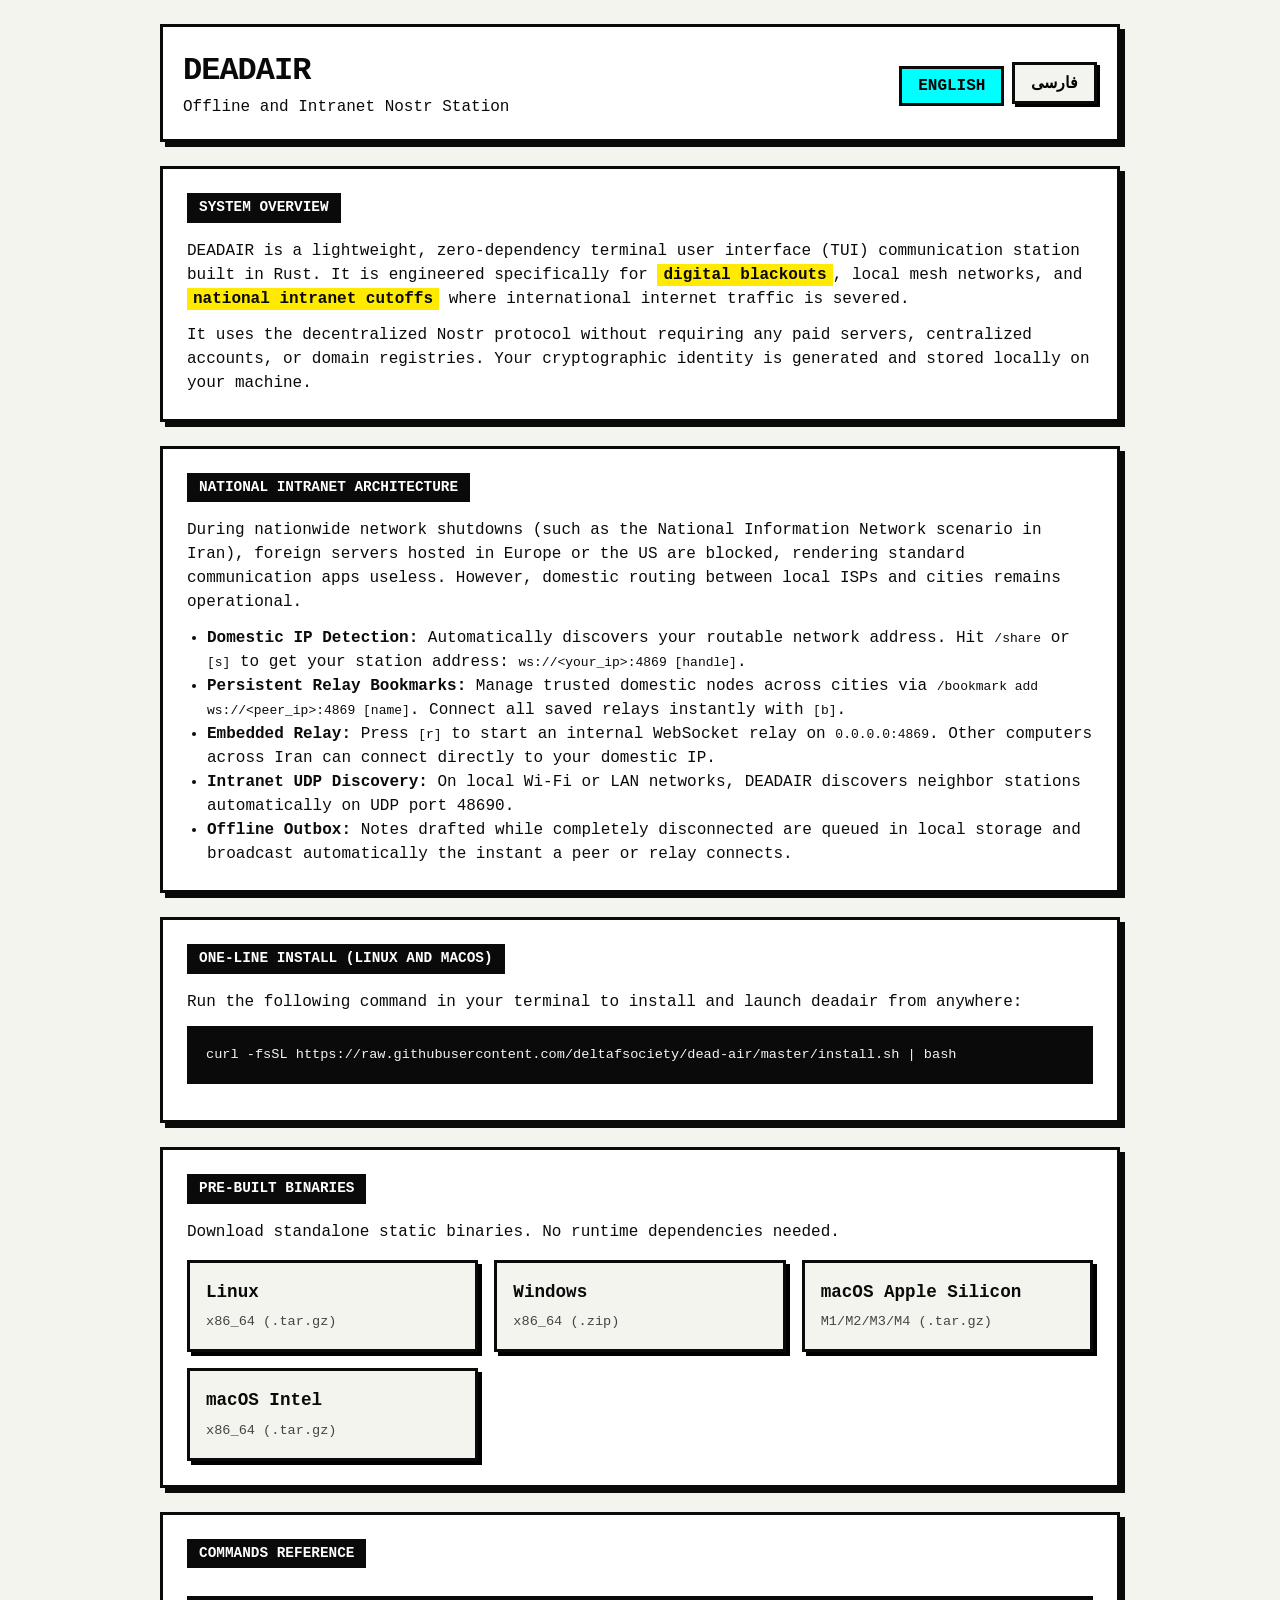
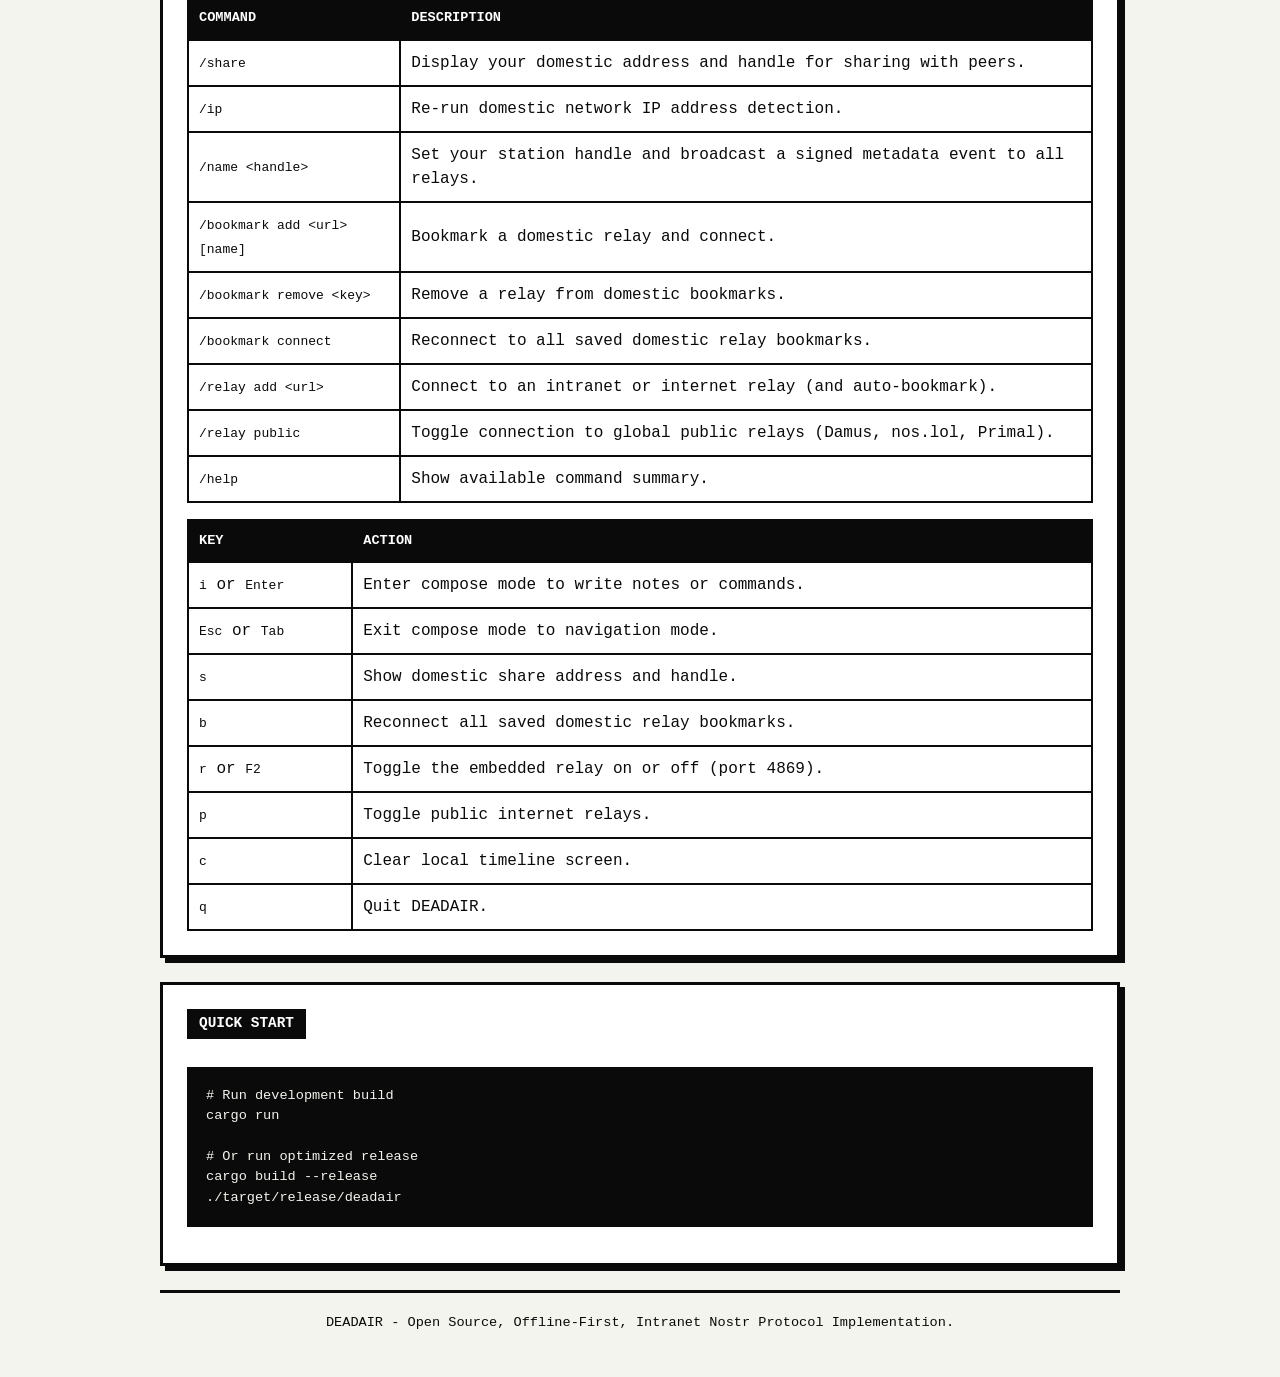
==== web/index.html @ b63009d7 "chore: update repository coordinates to deltafsociety/dead-air" ====
<!DOCTYPE html>
<html lang="en">
<head>
  <meta charset="UTF-8">
  <meta name="viewport" content="width=device-width, initial-scale=1.0">
  <title>DEADAIR // Offline and Intranet Nostr Station</title>
  <style>
    :root {
      --bg: #f4f4ee;
      --fg: #0a0a0a;
      --accent: #00ffff;
      --accent-alt: #ffea00;
      --border: 3px solid #0a0a0a;
      --shadow: 5px 5px 0 #0a0a0a;
    }

    * {
      box-sizing: border-box;
      margin: 0;
      padding: 0;
    }

    body {
      background-color: var(--bg);
      color: var(--fg);
      font-family: ui-monospace, "SF Mono", "Cascadia Code", "Courier New", monospace;
      line-height: 1.5;
      padding: 24px;
    }

    .container {
      max-width: 960px;
      margin: 0 auto;
    }

    header {
      border: var(--border);
      box-shadow: var(--shadow);
      background: #fff;
      padding: 20px;
      margin-bottom: 24px;
      display: flex;
      justify-content: space-between;
      align-items: center;
      flex-wrap: wrap;
      gap: 16px;
    }

    h1 {
      font-size: 2rem;
      letter-spacing: -1px;
      text-transform: uppercase;
    }

    .lang-switcher button {
      background: var(--bg);
      border: var(--border);
      padding: 8px 16px;
      font-family: inherit;
      font-weight: bold;
      font-size: 1rem;
      cursor: pointer;
      box-shadow: 3px 3px 0 #000;
    }

    .lang-switcher button.active {
      background: var(--accent);
      box-shadow: none;
      transform: translate(2px, 2px);
    }

    .box {
      border: var(--border);
      box-shadow: var(--shadow);
      background: #fff;
      padding: 24px;
      margin-bottom: 24px;
    }

    .box-title {
      display: inline-block;
      background: var(--fg);
      color: #fff;
      padding: 4px 12px;
      font-size: 0.9rem;
      font-weight: bold;
      text-transform: uppercase;
      margin-bottom: 16px;
    }

    .highlight {
      background: var(--accent-alt);
      padding: 2px 6px;
      font-weight: bold;
    }

    .download-grid {
      display: grid;
      grid-template-columns: repeat(auto-fit, minmax(220px, 1fr));
      gap: 16px;
      margin-top: 16px;
    }

    .download-card {
      border: var(--border);
      padding: 16px;
      background: var(--bg);
      text-decoration: none;
      color: inherit;
      display: block;
      box-shadow: 4px 4px 0 #000;
      transition: transform 0.05s;
    }

    .download-card:hover {
      background: var(--accent);
      transform: translate(-2px, -2px);
      box-shadow: 6px 6px 0 #000;
    }

    .download-card strong {
      display: block;
      font-size: 1.1rem;
      margin-bottom: 4px;
    }

    .download-card span {
      font-size: 0.85rem;
      color: #444;
    }

    table {
      width: 100%;
      border-collapse: collapse;
      margin-top: 12px;
    }

    th, td {
      border: 2px solid #0a0a0a;
      padding: 10px;
      text-align: left;
    }

    th {
      background: #0a0a0a;
      color: #fff;
      text-transform: uppercase;
      font-size: 0.85rem;
    }

    pre {
      background: #0a0a0a;
      color: #f4f4ee;
      padding: 16px;
      overflow-x: auto;
      font-size: 0.85rem;
      margin: 12px 0;
      border: var(--border);
    }

    .persian-section {
      direction: rtl;
      font-family: Vazirmatn, Tahoma, sans-serif;
      text-align: right;
    }

    .persian-section table th,
    .persian-section table td {
      text-align: right;
    }

    .persian-section .box-title {
      font-family: Vazirmatn, Tahoma, sans-serif;
    }

    .hidden {
      display: none;
    }

    footer {
      border-top: var(--border);
      padding: 20px 0;
      text-align: center;
      font-size: 0.85rem;
    }
  </style>
</head>
<body>
  <div class="container">
    <header>
      <div>
        <h1>DEADAIR</h1>
        <p>Offline and Intranet Nostr Station</p>
      </div>
      <div class="lang-switcher">
        <button id="btn-en" class="active" onclick="setLang('en')">ENGLISH</button>
        <button id="btn-fa" onclick="setLang('fa')">فارسی</button>
      </div>
    </header>

    <!-- ENGLISH CONTENT -->
    <main id="content-en">
      <div class="box">
        <div class="box-title">System Overview</div>
        <p>
          DEADAIR is a lightweight, zero-dependency terminal user interface (TUI) communication station built in Rust.
          It is engineered specifically for <span class="highlight">digital blackouts</span>, local mesh networks, and 
          <span class="highlight">national intranet cutoffs</span> where international internet traffic is severed.
        </p>
        <p style="margin-top: 12px;">
          It uses the decentralized Nostr protocol without requiring any paid servers, centralized accounts, or domain registries.
          Your cryptographic identity is generated and stored locally on your machine.
        </p>
      </div>

      <div class="box">
        <div class="box-title">National Intranet Architecture</div>
        <p>
          During nationwide network shutdowns (such as the National Information Network scenario in Iran), foreign servers 
          hosted in Europe or the US are blocked, rendering standard communication apps useless. 
          However, domestic routing between local ISPs and cities remains operational.
        </p>
        <ul style="margin-left: 20px; margin-top: 12px;">
          <li><strong>Domestic IP Detection:</strong> Automatically discovers your routable network address. Hit <code>/share</code> or <code>[s]</code> to get your station address: <code>ws://&lt;your_ip&gt;:4869 [handle]</code>.</li>
          <li><strong>Persistent Relay Bookmarks:</strong> Manage trusted domestic nodes across cities via <code>/bookmark add ws://&lt;peer_ip&gt;:4869 [name]</code>. Connect all saved relays instantly with <code>[b]</code>.</li>
          <li><strong>Embedded Relay:</strong> Press <code>[r]</code> to start an internal WebSocket relay on <code>0.0.0.0:4869</code>. Other computers across Iran can connect directly to your domestic IP.</li>
          <li><strong>Intranet UDP Discovery:</strong> On local Wi-Fi or LAN networks, DEADAIR discovers neighbor stations automatically on UDP port 48690.</li>
          <li><strong>Offline Outbox:</strong> Notes drafted while completely disconnected are queued in local storage and broadcast automatically the instant a peer or relay connects.</li>
        </ul>
      </div>

      <div class="box">
        <div class="box-title">One-Line Install (Linux and macOS)</div>
        <p>Run the following command in your terminal to install and launch deadair from anywhere:</p>
        <pre>curl -fsSL https://raw.githubusercontent.com/deltafsociety/dead-air/master/install.sh | bash</pre>
      </div>

      <div class="box">
        <div class="box-title">Pre-built Binaries</div>
        <p>Download standalone static binaries. No runtime dependencies needed.</p>
        <div class="download-grid">
          <a class="download-card" href="https://github.com/deltafsociety/dead-air/releases/latest/download/deadair-linux-x86_64.tar.gz">
            <strong>Linux</strong>
            <span>x86_64 (.tar.gz)</span>
          </a>
          <a class="download-card" href="https://github.com/deltafsociety/dead-air/releases/latest/download/deadair-windows-x86_64.zip">
            <strong>Windows</strong>
            <span>x86_64 (.zip)</span>
          </a>
          <a class="download-card" href="https://github.com/deltafsociety/dead-air/releases/latest/download/deadair-macos-arm64.tar.gz">
            <strong>macOS Apple Silicon</strong>
            <span>M1/M2/M3/M4 (.tar.gz)</span>
          </a>
          <a class="download-card" href="https://github.com/deltafsociety/dead-air/releases/latest/download/deadair-macos-x86_64.tar.gz">
            <strong>macOS Intel</strong>
            <span>x86_64 (.tar.gz)</span>
          </a>
        </div>
      </div>

      <div class="box">
        <div class="box-title">Commands Reference</div>
        <table>
          <thead>
            <tr>
              <th>Command</th>
              <th>Description</th>
            </tr>
          </thead>
          <tbody>
            <tr>
              <td><code>/share</code></td>
              <td>Display your domestic address and handle for sharing with peers.</td>
            </tr>
            <tr>
              <td><code>/ip</code></td>
              <td>Re-run domestic network IP address detection.</td>
            </tr>
            <tr>
              <td><code>/name &lt;handle&gt;</code></td>
              <td>Set your station handle and broadcast a signed metadata event to all relays.</td>
            </tr>
            <tr>
              <td><code>/bookmark add &lt;url&gt; [name]</code></td>
              <td>Bookmark a domestic relay and connect.</td>
            </tr>
            <tr>
              <td><code>/bookmark remove &lt;key&gt;</code></td>
              <td>Remove a relay from domestic bookmarks.</td>
            </tr>
            <tr>
              <td><code>/bookmark connect</code></td>
              <td>Reconnect to all saved domestic relay bookmarks.</td>
            </tr>
            <tr>
              <td><code>/relay add &lt;url&gt;</code></td>
              <td>Connect to an intranet or internet relay (and auto-bookmark).</td>
            </tr>
            <tr>
              <td><code>/relay public</code></td>
              <td>Toggle connection to global public relays (Damus, nos.lol, Primal).</td>
            </tr>
            <tr>
              <td><code>/help</code></td>
              <td>Show available command summary.</td>
            </tr>
          </tbody>
        </table>

        <table style="margin-top: 16px;">
          <thead>
            <tr>
              <th>Key</th>
              <th>Action</th>
            </tr>
          </thead>
          <tbody>
            <tr>
              <td><code>i</code> or <code>Enter</code></td>
              <td>Enter compose mode to write notes or commands.</td>
            </tr>
            <tr>
              <td><code>Esc</code> or <code>Tab</code></td>
              <td>Exit compose mode to navigation mode.</td>
            </tr>
            <tr>
              <td><code>s</code></td>
              <td>Show domestic share address and handle.</td>
            </tr>
            <tr>
              <td><code>b</code></td>
              <td>Reconnect all saved domestic relay bookmarks.</td>
            </tr>
            <tr>
              <td><code>r</code> or <code>F2</code></td>
              <td>Toggle the embedded relay on or off (port 4869).</td>
            </tr>
            <tr>
              <td><code>p</code></td>
              <td>Toggle public internet relays.</td>
            </tr>
            <tr>
              <td><code>c</code></td>
              <td>Clear local timeline screen.</td>
            </tr>
            <tr>
              <td><code>q</code></td>
              <td>Quit DEADAIR.</td>
            </tr>
          </tbody>
        </table>
      </div>

      <div class="box">
        <div class="box-title">Quick Start</div>
        <pre># Run development build
cargo run

# Or run optimized release
cargo build --release
./target/release/deadair</pre>
      </div>
    </main>

    <!-- PERSIAN CONTENT -->
    <main id="content-fa" class="persian-section hidden">
      <div class="box">
        <div class="box-title">معرفی سامانه</div>
        <p>
          نرم‌افزار DEADAIR یک ابزار ارتباطی ترمینال متنی (TUI) سبک و بدون وابستگی است که با زبان راست (Rust) توسعه داده شده است.
          این سامانه منحصرا برای شرایط <span class="highlight">قطع کامل اینترنت</span>، شبکه‌های محلی (مش) و 
          <span class="highlight">محدودیت به شبکه ملی اطلاعات (اینترانت)</span> طراحی شده است.
        </p>
        <p style="margin-top: 12px;">
          این ابزار از پروتکل غیرمتمرکز نوستر (Nostr) استفاده می‌کند و هیچ‌گونه وابستگی به سرورهای پولی، ثبت‌نام، شماره تماس، ایمیل یا دامنه‌های اینترنتی ندارد.
          کلیدهای رمزنگاری شما به صورت محلی روی دستگاه خودتان ایجاد و ذخیره می‌شوند.
        </p>
      </div>

      <div class="box">
        <div class="box-title">عملکرد در شرایط اینترانت ملی</div>
        <p>
          هنگامی که دسترسی به اینترنت بین‌الملل قطع می‌شود، سرورهای خارجی از دسترس خارج شده و پیام‌رسان‌های معمولی متوقف می‌شوند.
          با این حال، ارتباطات داخلی بین ارائه‌دهندگان اینترنت داخلی و شهرهای مختلف برقرار باقی می‌ماند.
        </p>
        <ul style="margin-right: 20px; margin-top: 12px;">
          <li><strong>تشخیص خودکار IP داخلی:</strong> سامانه آدرس قابل اتصال شما را پیدا می‌کند. با کلید <code>[s]</code> یا دستور <code>/share</code> مشخصات ایستگاه را برای دیگران بفرستید: <code>ws://&lt;ip&gt;:4869 [نام]</code>.</li>
          <li><strong>مدیریت نشانک‌های رله‌های داخلی:</strong> ذخیره و سازماندهی رله‌های سراسر کشور با دستور <code>/bookmark add ws://&lt;ip&gt;:4869 [نام]</code>. اتصال همزمان با کلید <code>[b]</code>.</li>
          <li><strong>رله داخلی تعبیه‌شده:</strong> با کلید <code>[r]</code> سرور رله خود را روی پورت 4869 فعال کنید تا افراد در شهرهای دیگر به شما متصل شوند.</li>
          <li><strong>کشف خودکار در شبکه محلی:</strong> دستگاه‌ها روی وای‌فای یا LAN از طریق پورت UDP 48690 یکدیگر را به شکل خودکار پیدا می‌کنند.</li>
          <li><strong>صندوق پیام‌های آفلاین:</strong> پیام‌های نوشته‌شده در زمان قطعی کامل در سیستم ذخیره شده و پس از اولین اتصال ارسال می‌شوند.</li>
        </ul>
      </div>

      <div class="box">
        <div class="box-title">نصب سریع با یک دستور (لینوکس و مک)</div>
        <p>دستور زیر را در ترمینال خود اجرا کنید تا فرمان deadair در سیستم شما نصب و فعال شود:</p>
        <pre>curl -fsSL https://raw.githubusercontent.com/deltafsociety/dead-air/master/install.sh | bash</pre>
      </div>

      <div class="box">
        <div class="box-title">دریافت فایل‌های اجرایی آماده</div>
        <p>فایل اجرایی مستقل بدون نیاز به نصب پیش‌نیازها را برای سیستم‌عامل خود دریافت کنید.</p>
        <div class="download-grid">
          <a class="download-card" href="https://github.com/deltafsociety/dead-air/releases/latest/download/deadair-linux-x86_64.tar.gz">
            <strong>لینوکس</strong>
            <span>معماری x86_64 (.tar.gz)</span>
          </a>
          <a class="download-card" href="https://github.com/deltafsociety/dead-air/releases/latest/download/deadair-windows-x86_64.zip">
            <strong>ویندوز</strong>
            <span>معماری x86_64 (.zip)</span>
          </a>
          <a class="download-card" href="https://github.com/deltafsociety/dead-air/releases/latest/download/deadair-macos-arm64.tar.gz">
            <strong>مک اواس اپل سیلیکون</strong>
            <span>پردازنده‌های M1/M2/M3/M4 (.tar.gz)</span>
          </a>
          <a class="download-card" href="https://github.com/deltafsociety/dead-air/releases/latest/download/deadair-macos-x86_64.tar.gz">
            <strong>مک اواس اینتل</strong>
            <span>معماری x86_64 (.tar.gz)</span>
          </a>
        </div>
      </div>

      <div class="box">
        <div class="box-title">دستورات ترمینال</div>
        <table>
          <thead>
            <tr>
              <th>دستور</th>
              <th>توضیحات</th>
            </tr>
          </thead>
          <tbody>
            <tr>
              <td><code>/share</code></td>
              <td>نمایش آدرس ایستگاه داخلی جهت اشتراک‌گذاری با دیگران.</td>
            </tr>
            <tr>
              <td><code>/ip</code></td>
              <td>تشخیص مجدد آدرس IP شبکه داخلی.</td>
            </tr>
            <tr>
              <td><code>/name &lt;نام&gt;</code></td>
              <td>تنظیم نام نمایشی و انتشار مشخصات هویتی برای سایر کاربران.</td>
            </tr>
            <tr>
              <td><code>/bookmark add &lt;آدرس&gt; [نام]</code></td>
              <td>ذخیره رله داخلی در نشانک‌ها و اتصال به آن.</td>
            </tr>
            <tr>
              <td><code>/bookmark remove &lt;شناسه&gt;</code></td>
              <td>حذف رله از فهرست نشانک‌ها.</td>
            </tr>
            <tr>
              <td><code>/bookmark connect</code></td>
              <td>اتصال مجدد به تمامی نشانک‌های ذخیره‌شده.</td>
            </tr>
            <tr>
              <td><code>/relay add &lt;آدرس&gt;</code></td>
              <td>افزودن آدرس رله جدید (و ذخیره خودکار در نشانک‌ها).</td>
            </tr>
            <tr>
              <td><code>/relay public</code></td>
              <td>اتصال یا قطع اتصال به رله‌های رایگان اینترنت جهانی.</td>
            </tr>
            <tr>
              <td><code>/help</code></td>
              <td>نمایش راهنمای دستورات.</td>
            </tr>
          </tbody>
        </table>

        <table style="margin-top: 16px;">
          <thead>
            <tr>
              <th>کلید</th>
              <th>عملکرد</th>
            </tr>
          </thead>
          <tbody>
            <tr>
              <td><code>i</code> یا <code>Enter</code></td>
              <td>ورود به حالت نوشتن پیام یا دستور.</td>
            </tr>
            <tr>
              <td><code>Esc</code> یا <code>Tab</code></td>
              <td>خروج از حالت نوشتن و ورود به حالت ناوبری.</td>
            </tr>
            <tr>
              <td><code>s</code></td>
              <td>نمایش آدرس اتصال داخلی جهت اشتراک‌گذاری.</td>
            </tr>
            <tr>
              <td><code>b</code></td>
              <td>اتصال مجدد به تمامی نشانک‌های داخلی.</td>
            </tr>
            <tr>
              <td><code>r</code> یا <code>F2</code></td>
              <td>روشن یا خاموش کردن رله داخلی روی پورت 4869.</td>
            </tr>
            <tr>
              <td><code>p</code></td>
              <td>تغییر وضعیت رله‌های عمومی اینترنت.</td>
            </tr>
            <tr>
              <td><code>c</code></td>
              <td>پاک کردن پیام‌های صفحه نمایش.</td>
            </tr>
            <tr>
              <td><code>q</code></td>
              <td>خروج از برنامه.</td>
            </tr>
          </tbody>
        </table>
      </div>

      <div class="box">
        <div class="box-title">اجرای سریع از طریق سورس کد</div>
        <pre># اجرای نسخه توسعه
cargo run

# ساخت نسخه نهایی بهینه‌شده
cargo build --release
./target/release/deadair</pre>
      </div>
    </main>

    <footer>
      <p>DEADAIR - Open Source, Offline-First, Intranet Nostr Protocol Implementation.</p>
    </footer>
  </div>

  <script>
    function setLang(lang) {
      const enSection = document.getElementById('content-en');
      const faSection = document.getElementById('content-fa');
      const btnEn = document.getElementById('btn-en');
      const btnFa = document.getElementById('btn-fa');

      if (lang === 'fa') {
        enSection.classList.add('hidden');
        faSection.classList.remove('hidden');
        btnFa.classList.add('active');
        btnEn.classList.remove('active');
        document.documentElement.lang = 'fa';
      } else {
        faSection.classList.add('hidden');
        enSection.classList.remove('hidden');
        btnEn.classList.add('active');
        btnFa.classList.remove('active');
        document.documentElement.lang = 'en';
      }
    }
  </script>
</body>
</html>
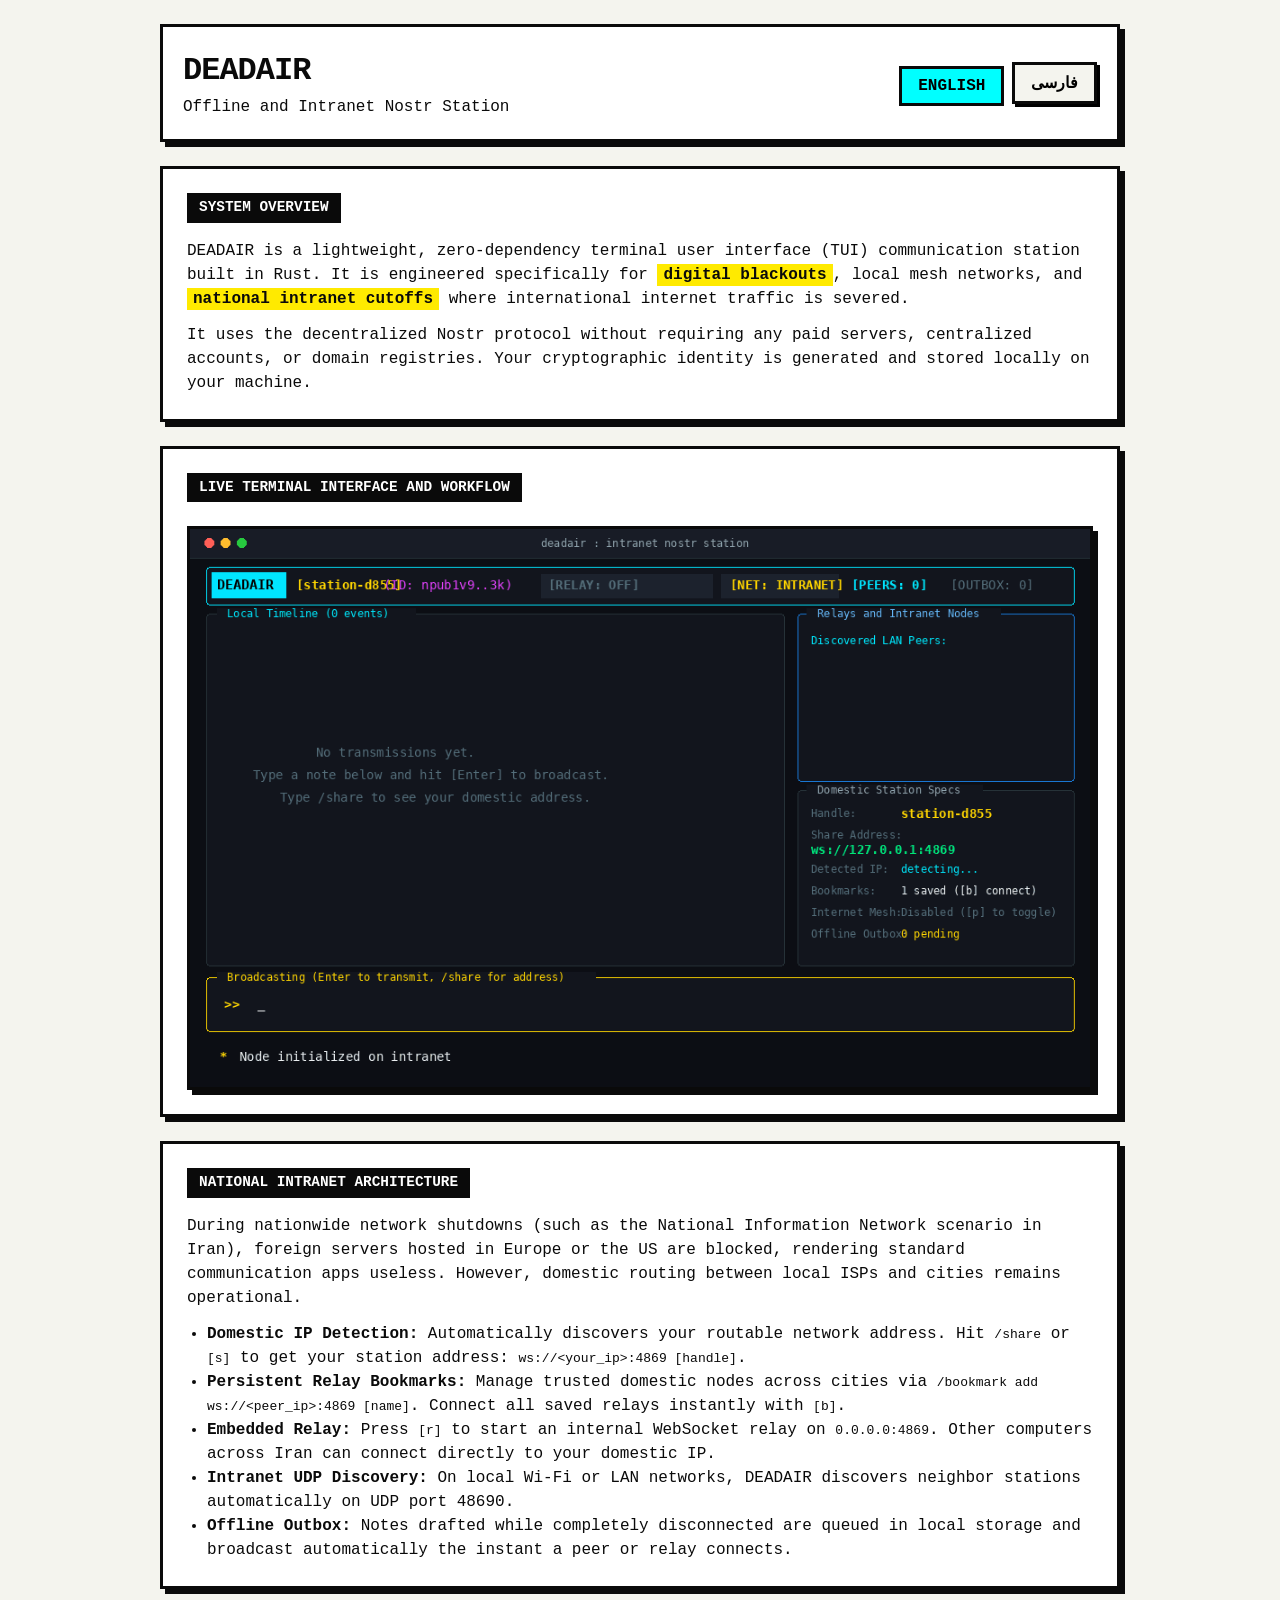
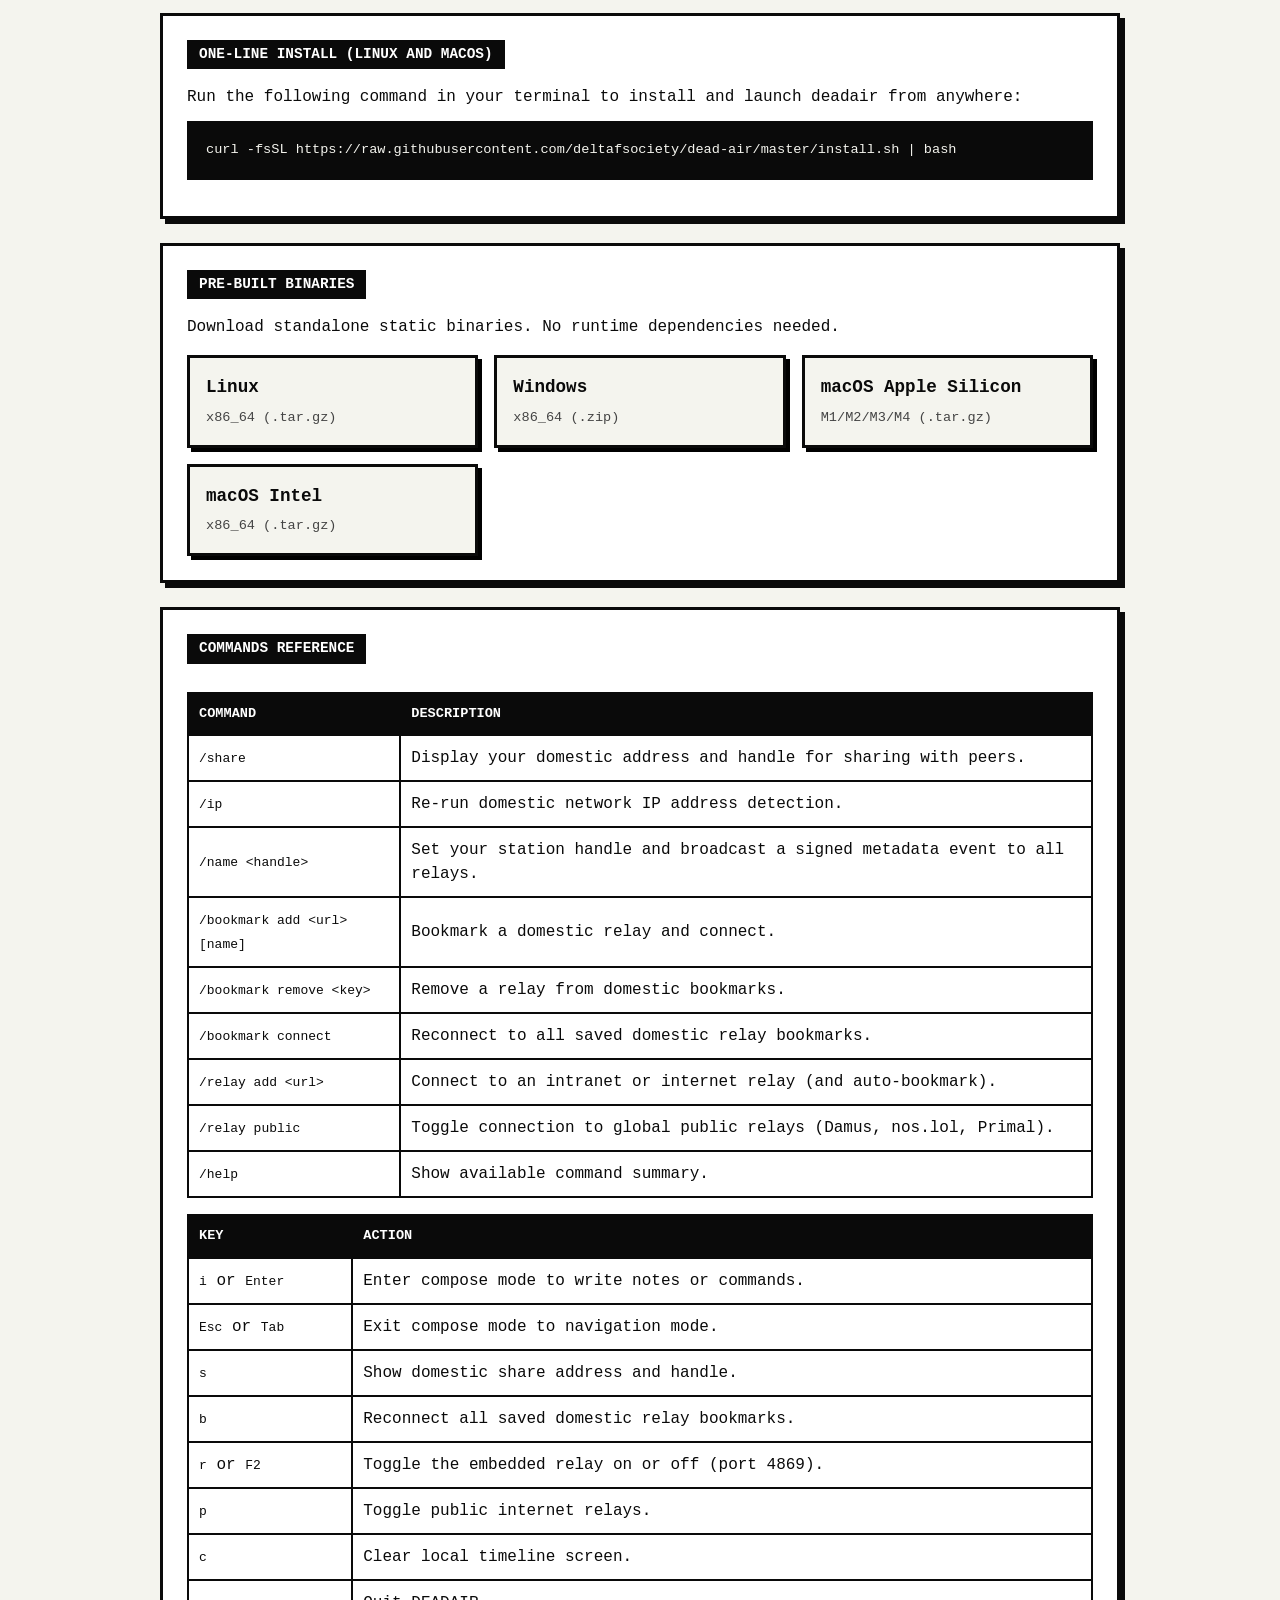
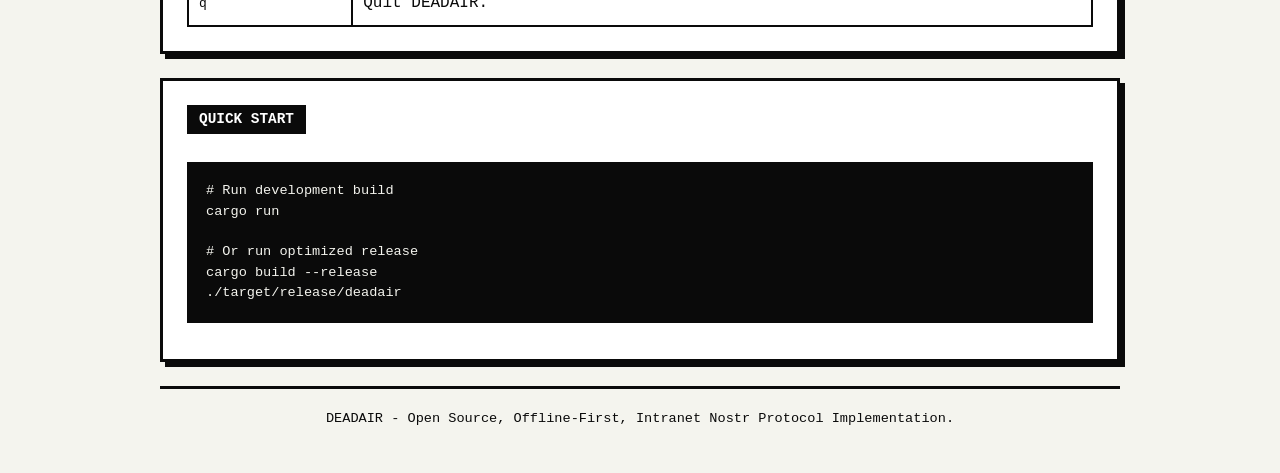
==== commit d92a13a6: "docs: replace ASCII mockup with workflow demo GIF and dashboard screenshot" ====
--- a/web/index.html
+++ b/web/index.html
@@ -214,6 +214,11 @@
       </div>
 
       <div class="box">
+        <div class="box-title">Live Terminal Interface and Workflow</div>
+        <img src="images/demo.gif" alt="DEADAIR Terminal Workflow Demo" style="width: 100%; border: var(--border); box-shadow: var(--shadow); margin-top: 8px; display: block;">
+      </div>
+
+      <div class="box">
         <div class="box-title">National Intranet Architecture</div>
         <p>
           During nationwide network shutdowns (such as the National Information Network scenario in Iran), foreign servers 
@@ -378,6 +383,11 @@
       </div>
 
       <div class="box">
+        <div class="box-title">نمای زنده خط فرمان و جریان کار</div>
+        <img src="images/demo.gif" alt="پیش‌نمایش متحرک جریان کار" style="width: 100%; border: var(--border); box-shadow: var(--shadow); margin-top: 8px; display: block;">
+      </div>
+
+      <div class="box">
         <div class="box-title">عملکرد در شرایط اینترانت ملی</div>
         <p>
           هنگامی که دسترسی به اینترنت بین‌الملل قطع می‌شود، سرورهای خارجی از دسترس خارج شده و پیام‌رسان‌های معمولی متوقف می‌شوند.
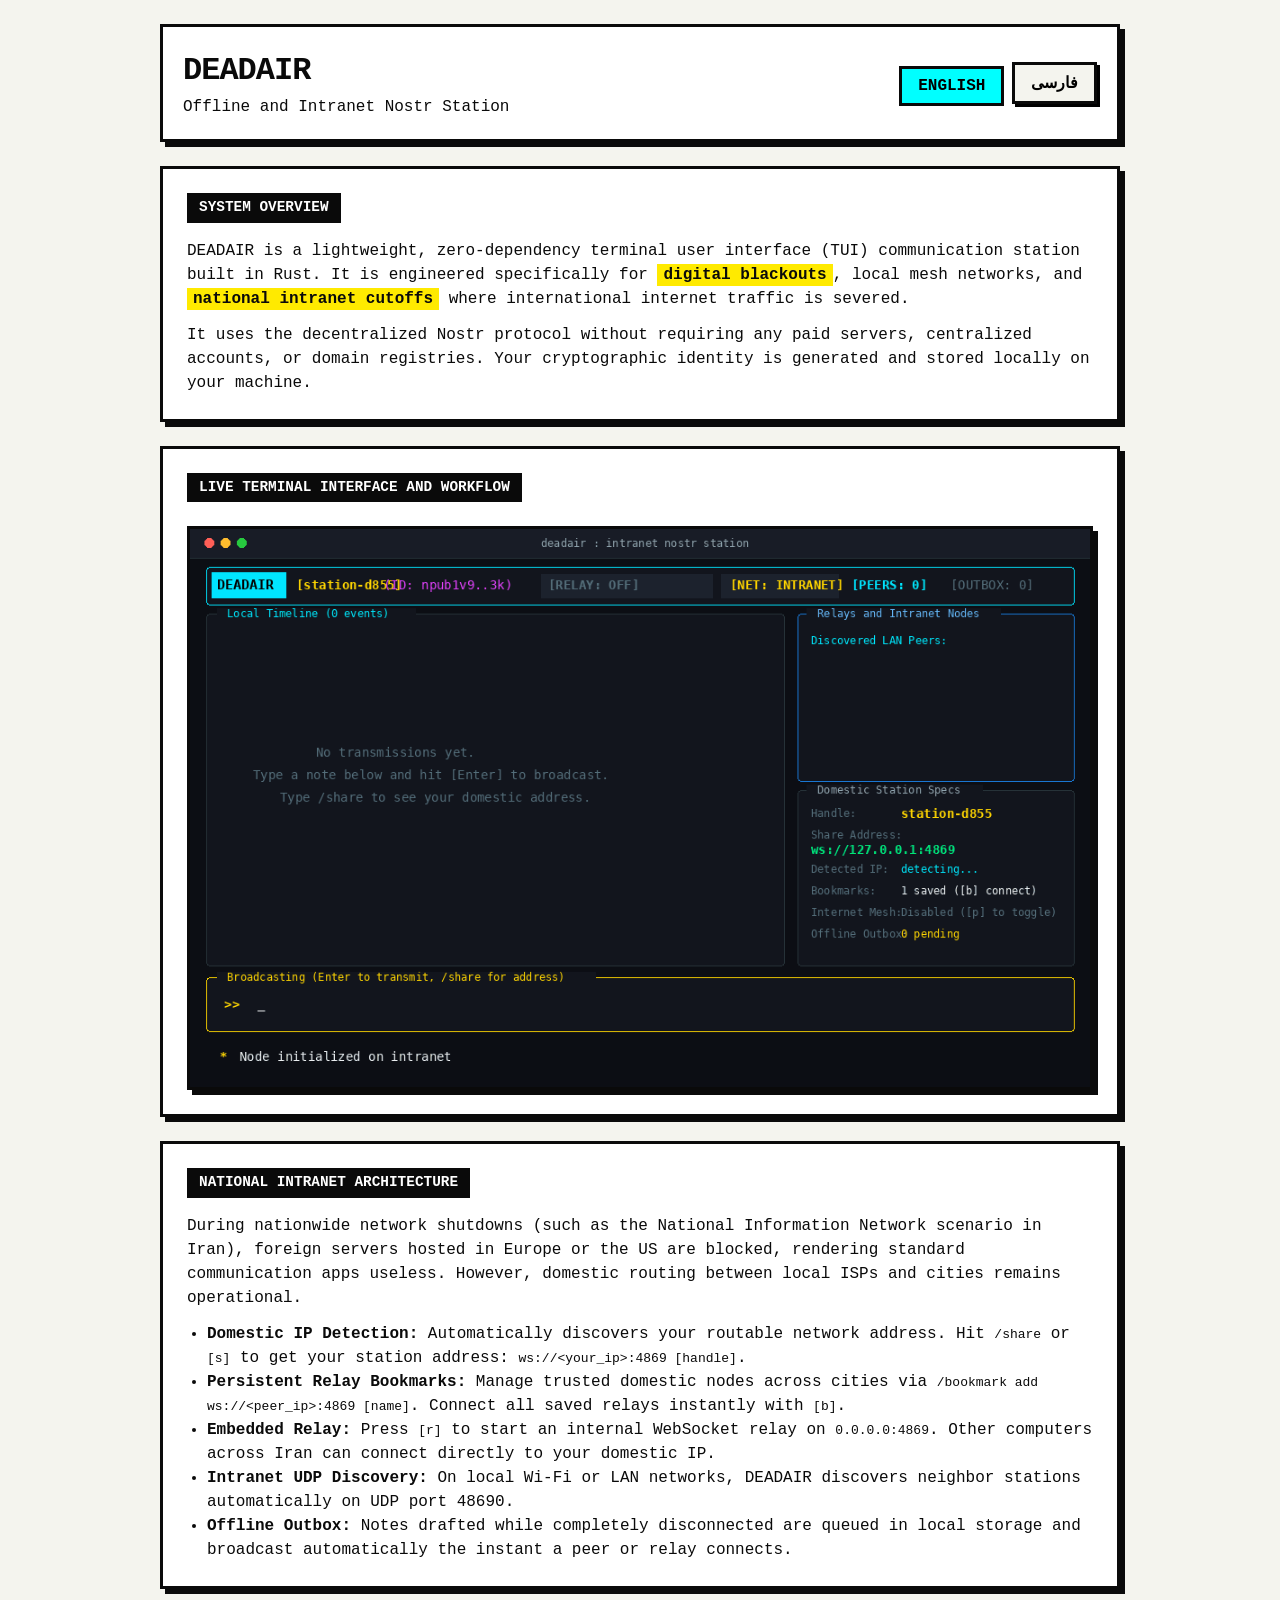
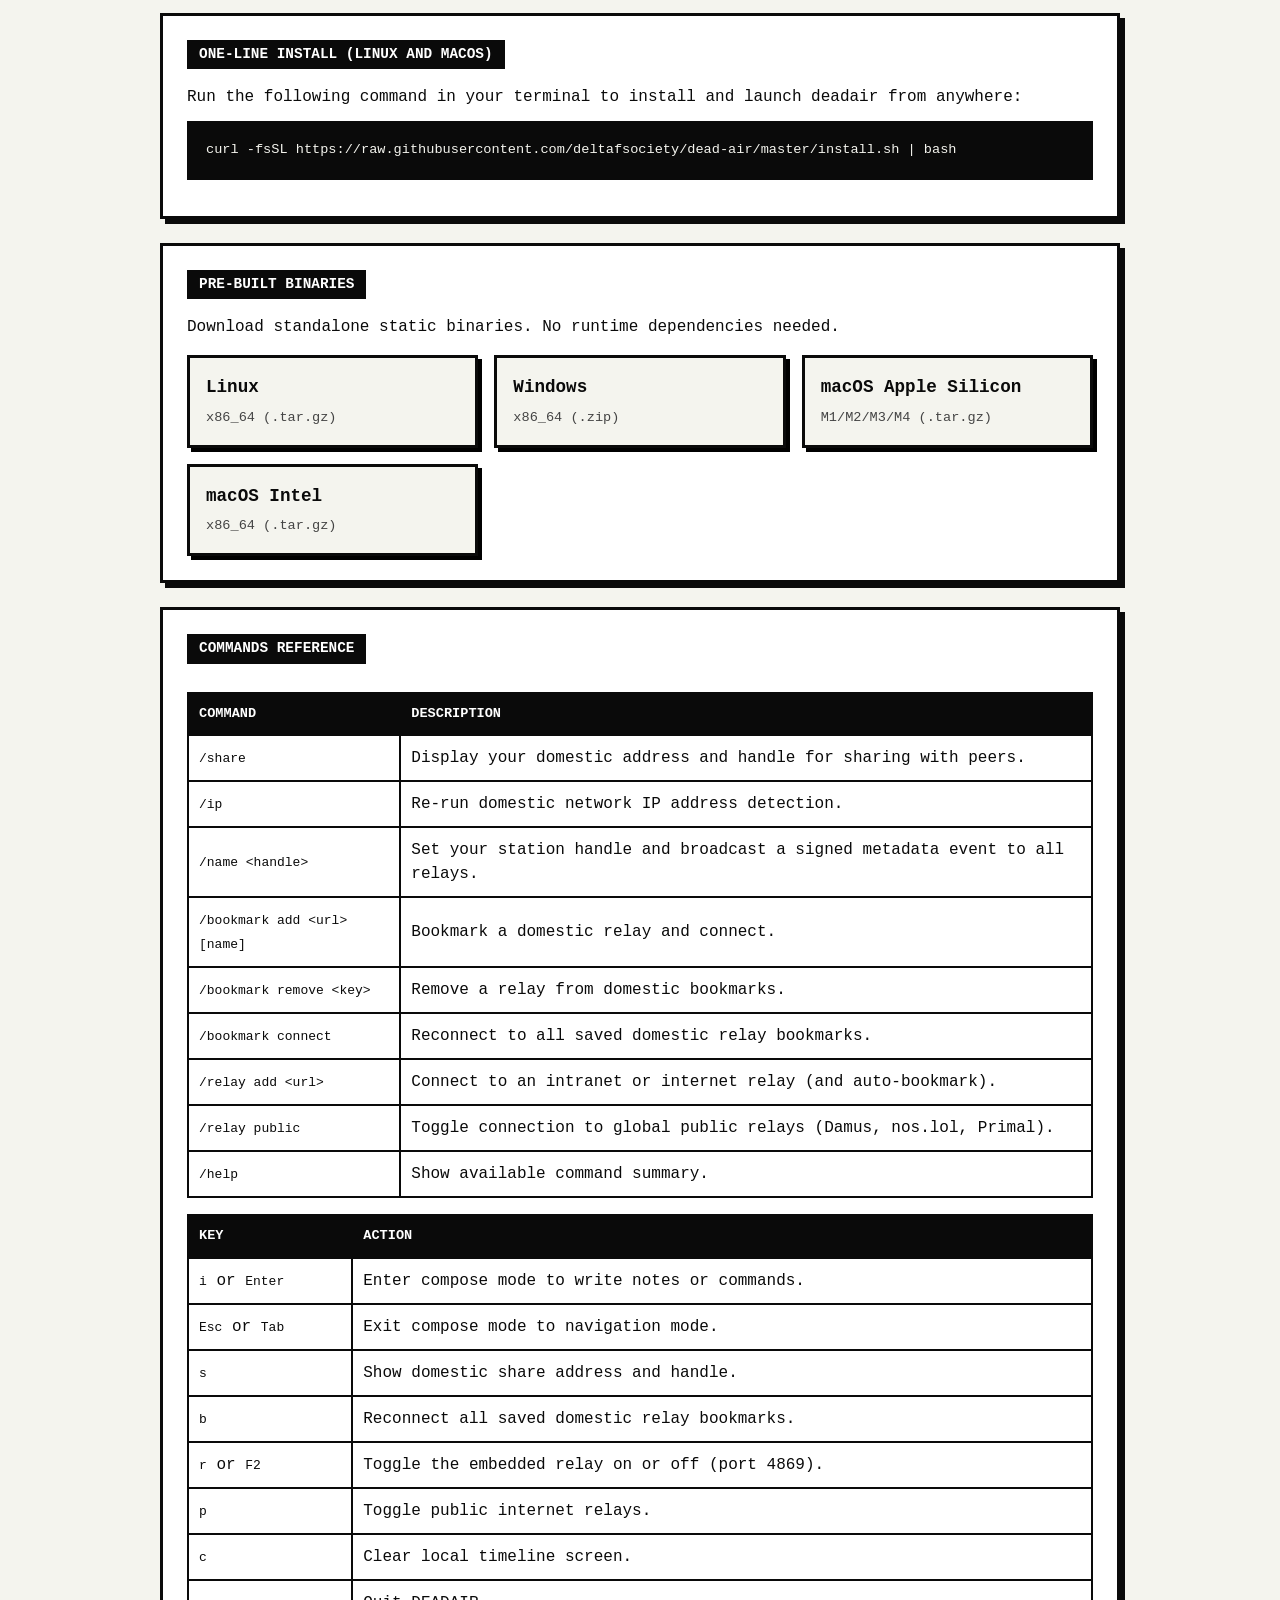
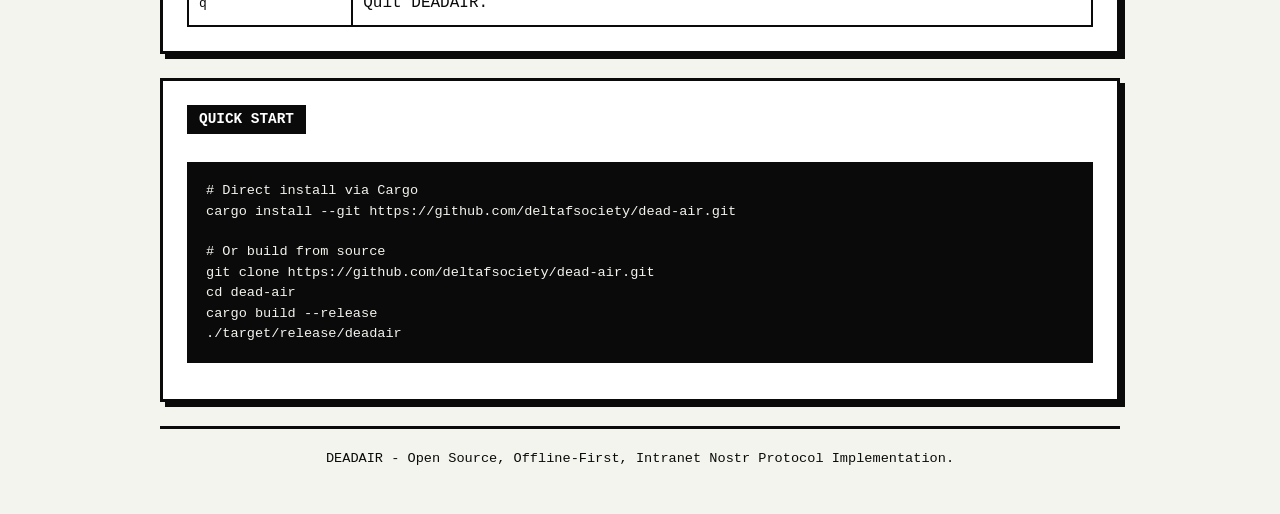
==== commit 58ab4691: "fix: handle rosetta translation, add cli version check, and automatic cpu fallback" ====
--- a/web/index.html
+++ b/web/index.html
@@ -358,10 +358,12 @@
 
       <div class="box">
         <div class="box-title">Quick Start</div>
-        <pre># Run development build
-cargo run
-
-# Or run optimized release
+        <pre># Direct install via Cargo
+cargo install --git https://github.com/deltafsociety/dead-air.git
+
+# Or build from source
+git clone https://github.com/deltafsociety/dead-air.git
+cd dead-air
 cargo build --release
 ./target/release/deadair</pre>
       </div>
@@ -526,10 +528,12 @@
 
       <div class="box">
         <div class="box-title">اجرای سریع از طریق سورس کد</div>
-        <pre># اجرای نسخه توسعه
-cargo run
-
-# ساخت نسخه نهایی بهینه‌شده
+        <pre># نصب مستقیم با ابزار کارگو
+cargo install --git https://github.com/deltafsociety/dead-air.git
+
+# یا کامپایل دستی نسخه نهایی
+git clone https://github.com/deltafsociety/dead-air.git
+cd dead-air
 cargo build --release
 ./target/release/deadair</pre>
       </div>
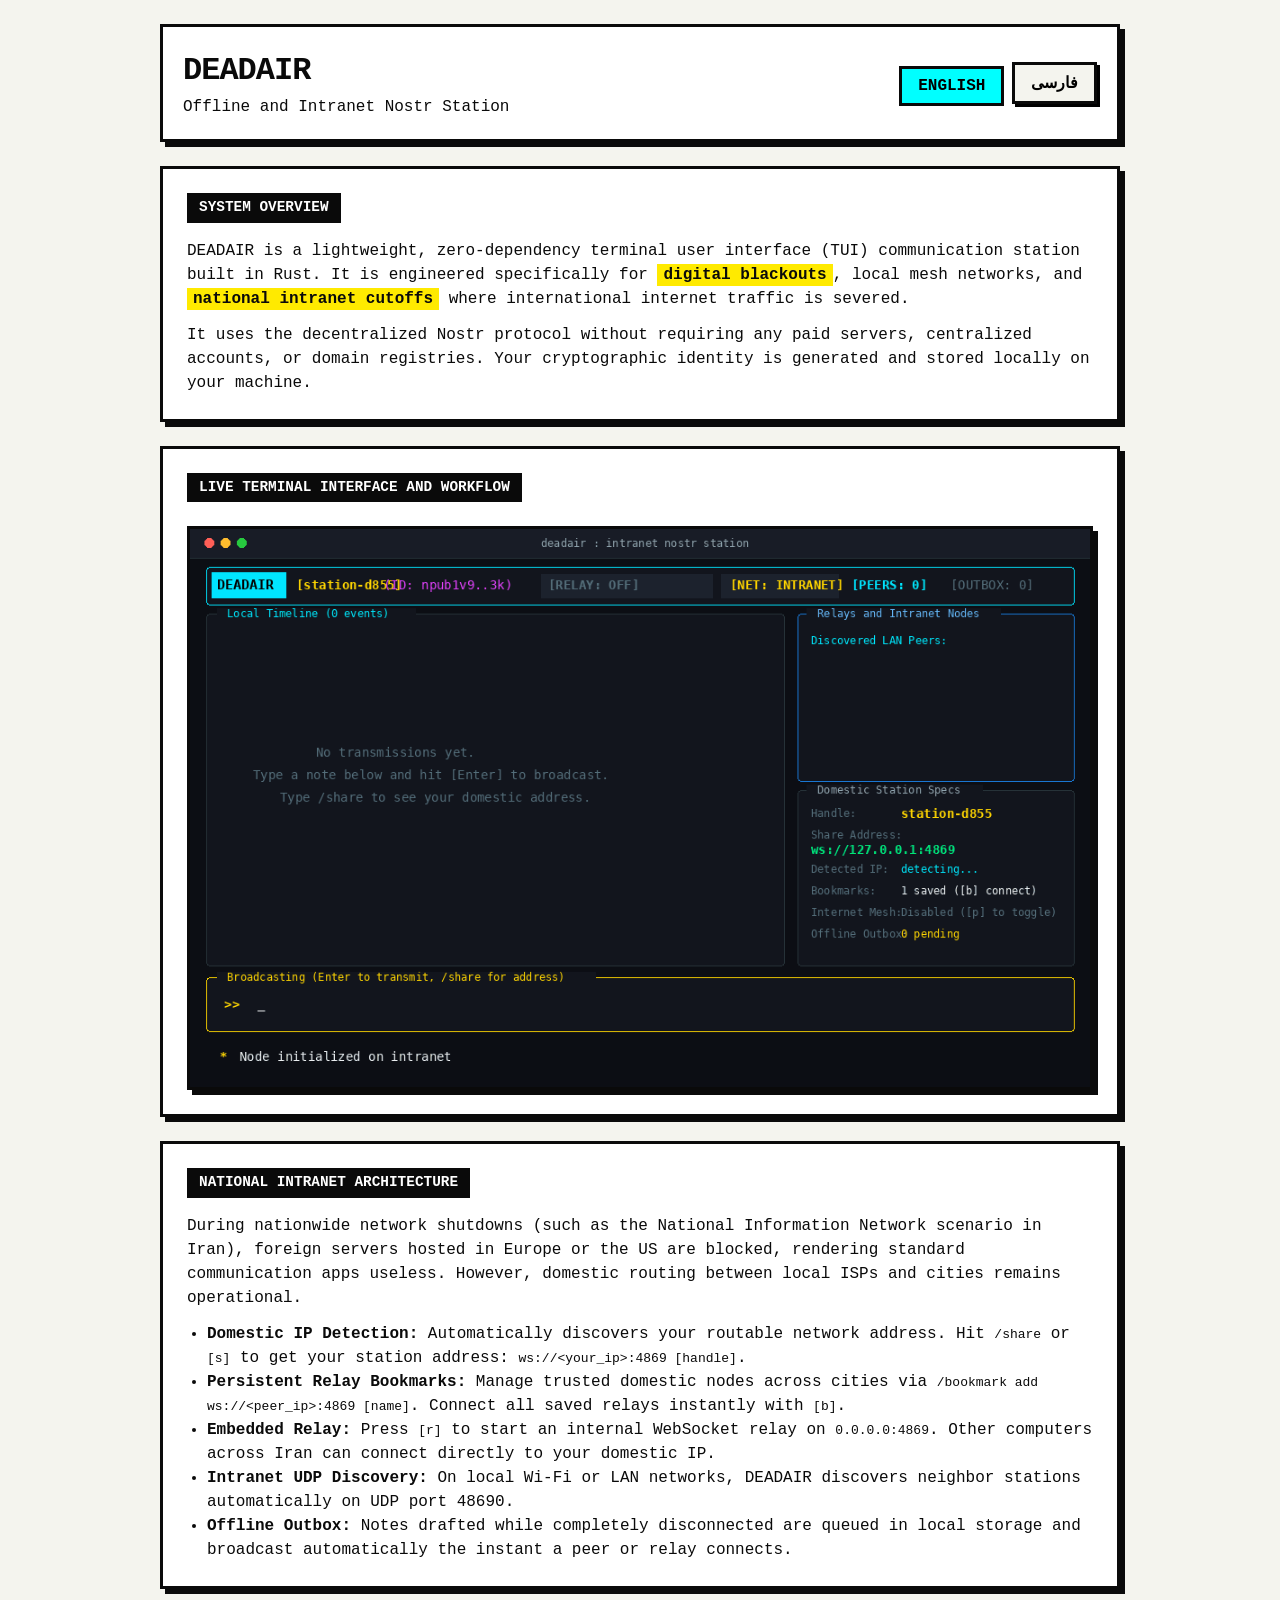
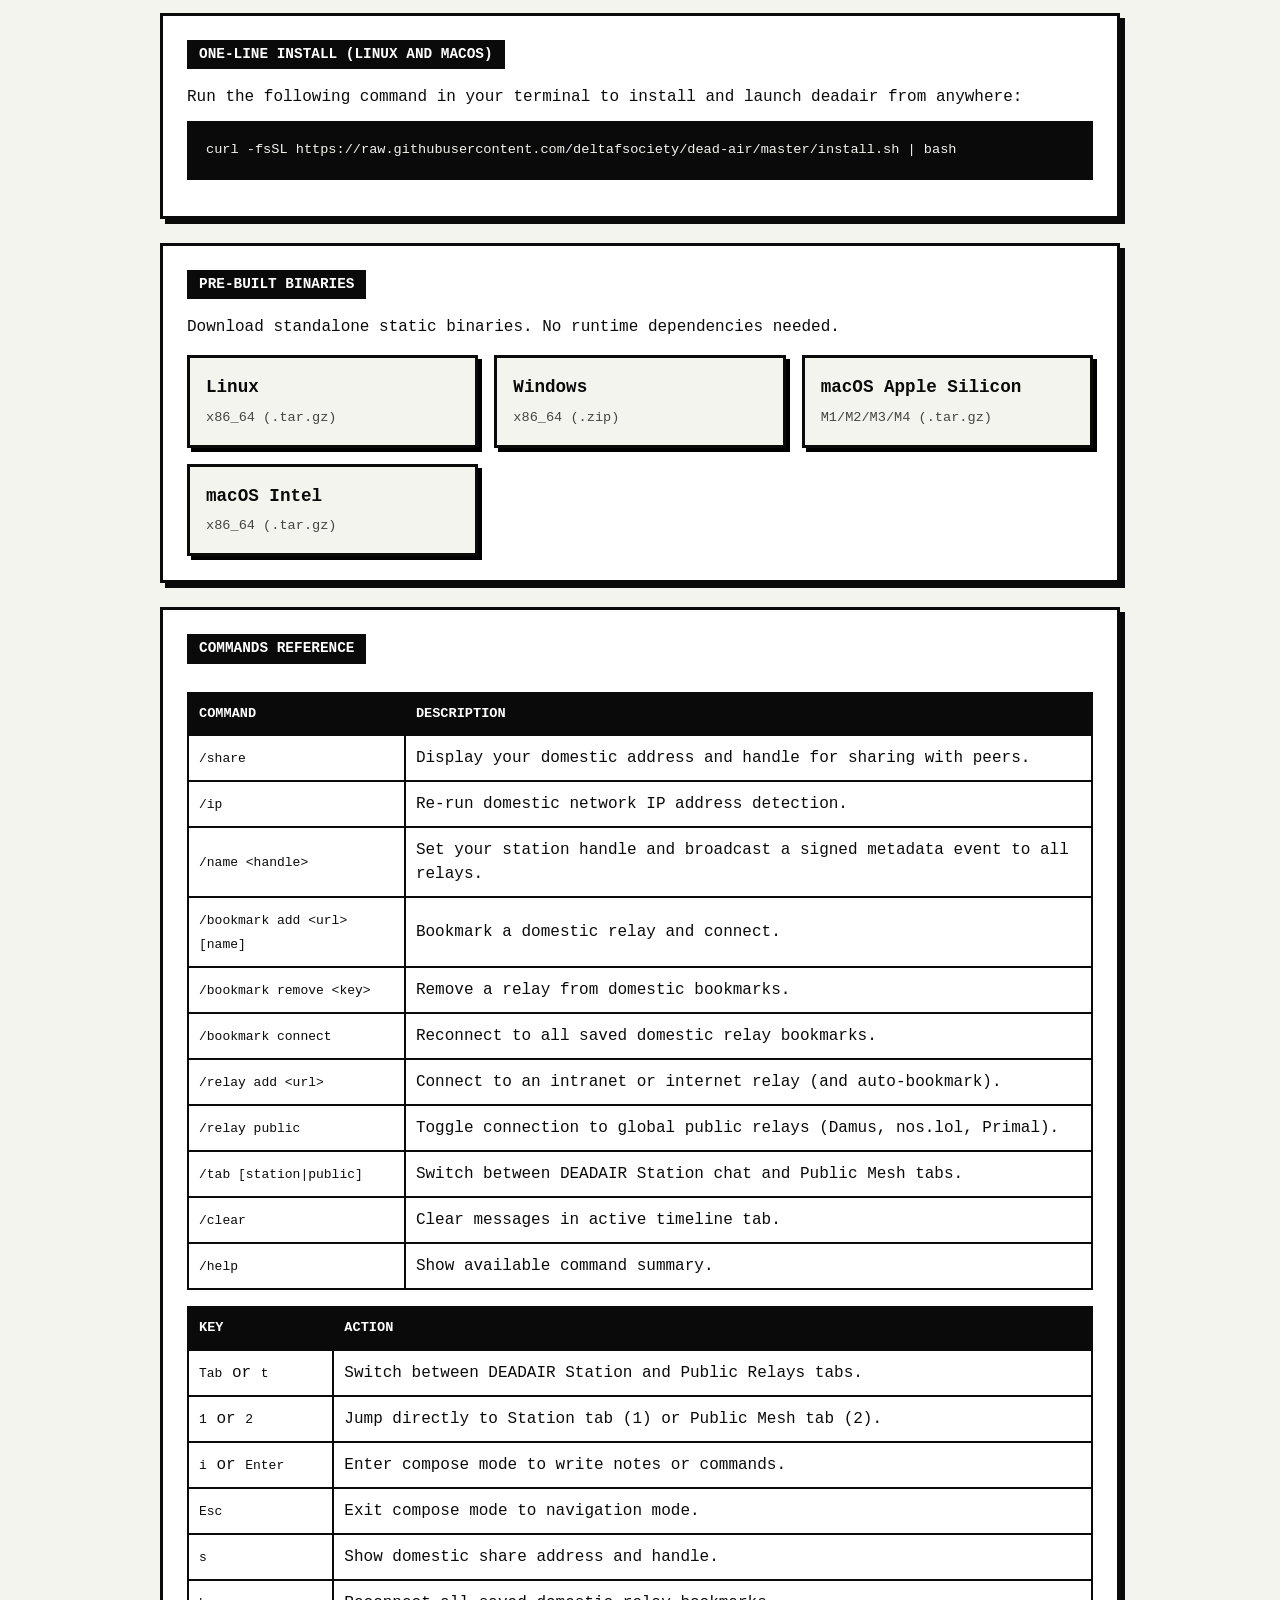
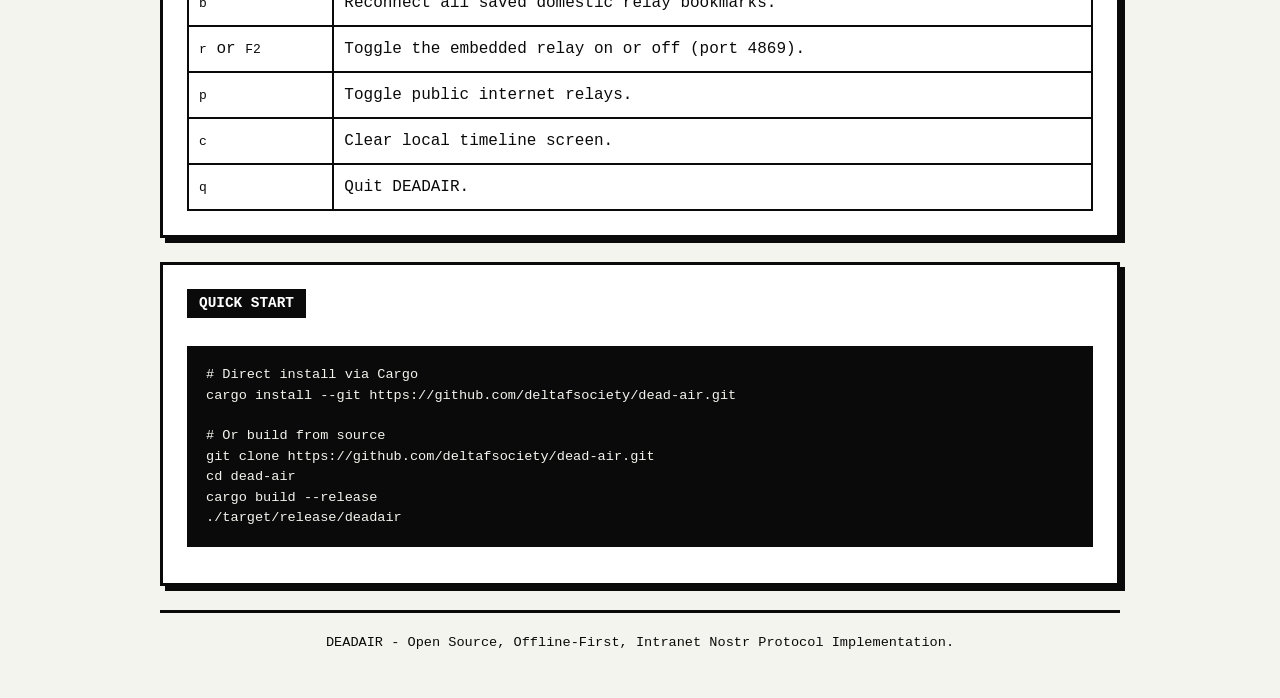
==== commit 95ddb25e: "feat: separate timeline tabs for DEADAIR station chat and public internet relays" ====
--- a/web/index.html
+++ b/web/index.html
@@ -306,6 +306,14 @@
               <td>Toggle connection to global public relays (Damus, nos.lol, Primal).</td>
             </tr>
             <tr>
+              <td><code>/tab [station|public]</code></td>
+              <td>Switch between DEADAIR Station chat and Public Mesh tabs.</td>
+            </tr>
+            <tr>
+              <td><code>/clear</code></td>
+              <td>Clear messages in active timeline tab.</td>
+            </tr>
+            <tr>
               <td><code>/help</code></td>
               <td>Show available command summary.</td>
             </tr>
@@ -321,11 +329,19 @@
           </thead>
           <tbody>
             <tr>
+              <td><code>Tab</code> or <code>t</code></td>
+              <td>Switch between DEADAIR Station and Public Relays tabs.</td>
+            </tr>
+            <tr>
+              <td><code>1</code> or <code>2</code></td>
+              <td>Jump directly to Station tab (1) or Public Mesh tab (2).</td>
+            </tr>
+            <tr>
               <td><code>i</code> or <code>Enter</code></td>
               <td>Enter compose mode to write notes or commands.</td>
             </tr>
             <tr>
-              <td><code>Esc</code> or <code>Tab</code></td>
+              <td><code>Esc</code></td>
               <td>Exit compose mode to navigation mode.</td>
             </tr>
             <tr>
@@ -476,6 +492,14 @@
               <td>اتصال یا قطع اتصال به رله‌های رایگان اینترنت جهانی.</td>
             </tr>
             <tr>
+              <td><code>/tab [station|public]</code></td>
+              <td>جابه‌جایی میان برگه گفتگوهای DEADAIR و برگه رله‌های عمومی.</td>
+            </tr>
+            <tr>
+              <td><code>/clear</code></td>
+              <td>پاک کردن پیام‌های برگه فعال کنونی.</td>
+            </tr>
+            <tr>
               <td><code>/help</code></td>
               <td>نمایش راهنمای دستورات.</td>
             </tr>
@@ -491,11 +515,19 @@
           </thead>
           <tbody>
             <tr>
+              <td><code>Tab</code> یا <code>t</code></td>
+              <td>جابه‌جایی سریع میان برگه ایستگاه DEADAIR و رله‌های عمومی.</td>
+            </tr>
+            <tr>
+              <td><code>1</code> یا <code>2</code></td>
+              <td>پرش مستقیم به برگه ایستگاه (1) یا برگه عمومی (2).</td>
+            </tr>
+            <tr>
               <td><code>i</code> یا <code>Enter</code></td>
               <td>ورود به حالت نوشتن پیام یا دستور.</td>
             </tr>
             <tr>
-              <td><code>Esc</code> یا <code>Tab</code></td>
+              <td><code>Esc</code></td>
               <td>خروج از حالت نوشتن و ورود به حالت ناوبری.</td>
             </tr>
             <tr>
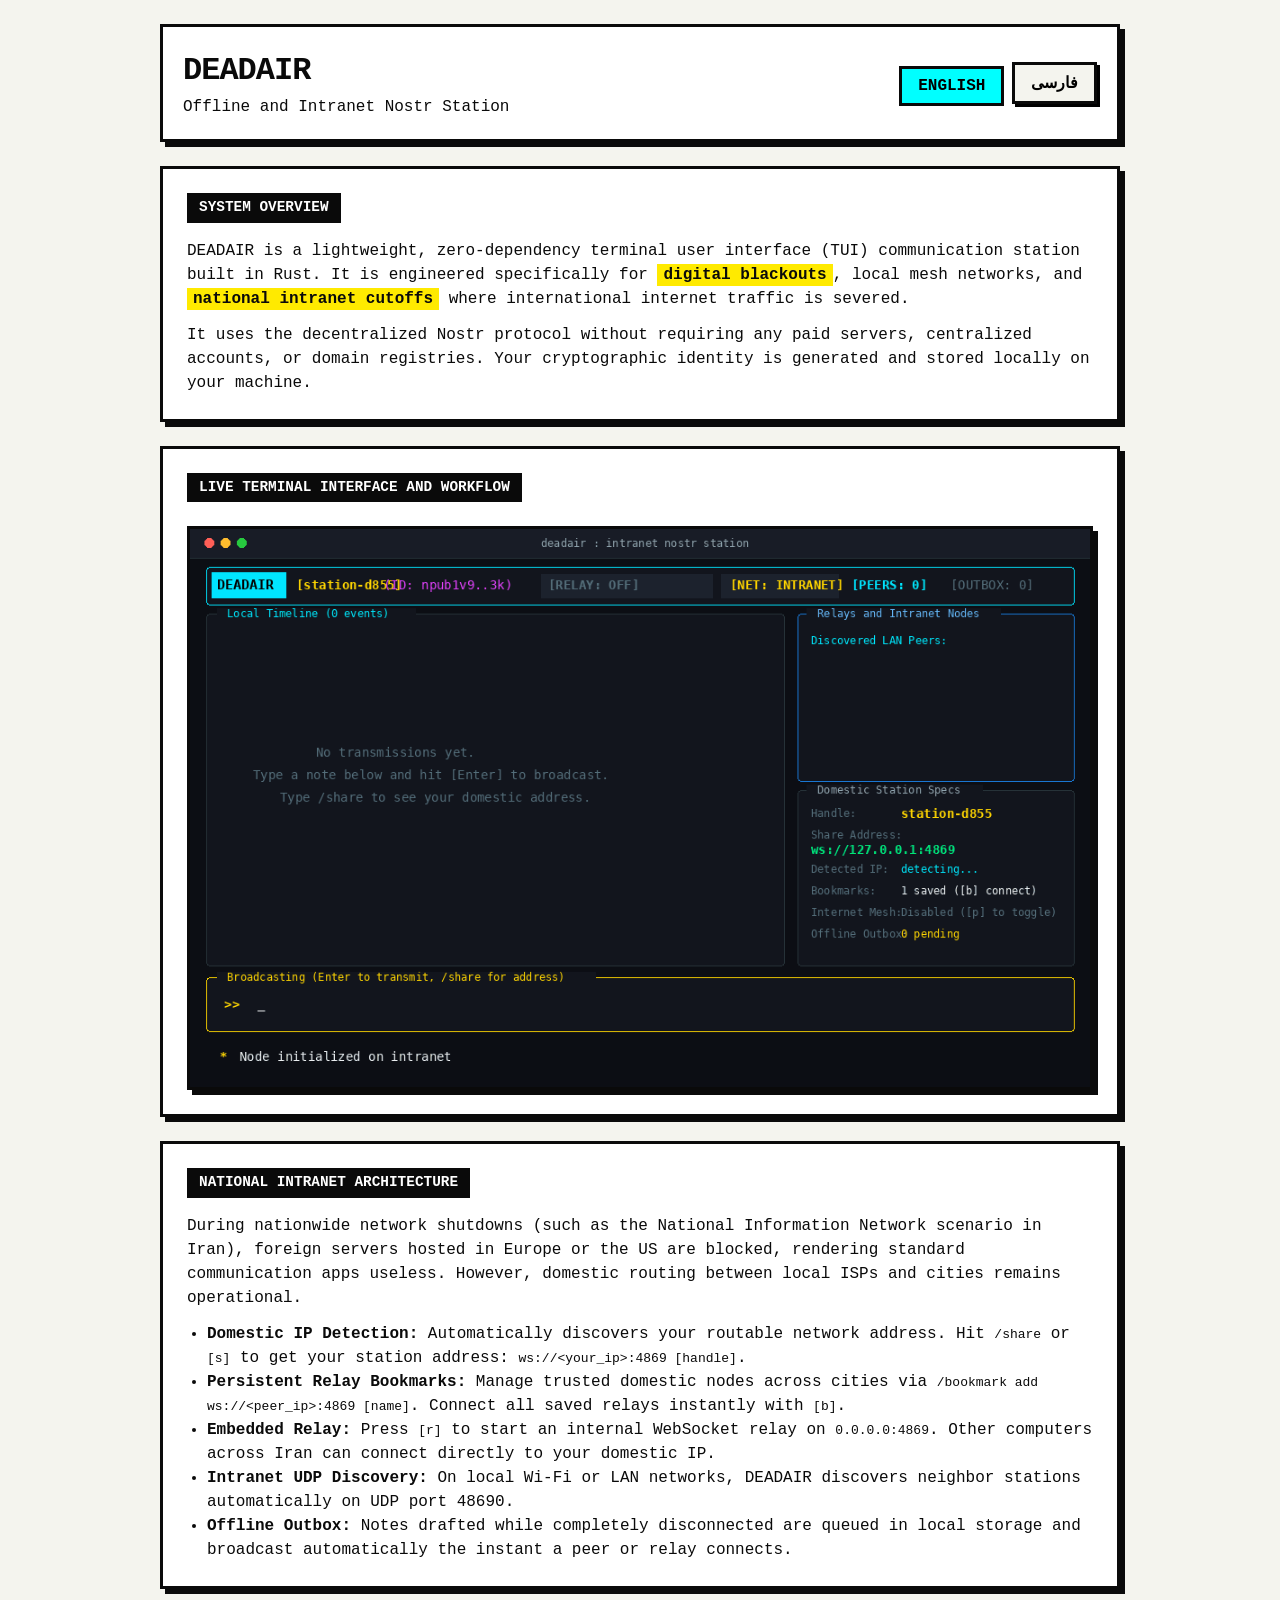
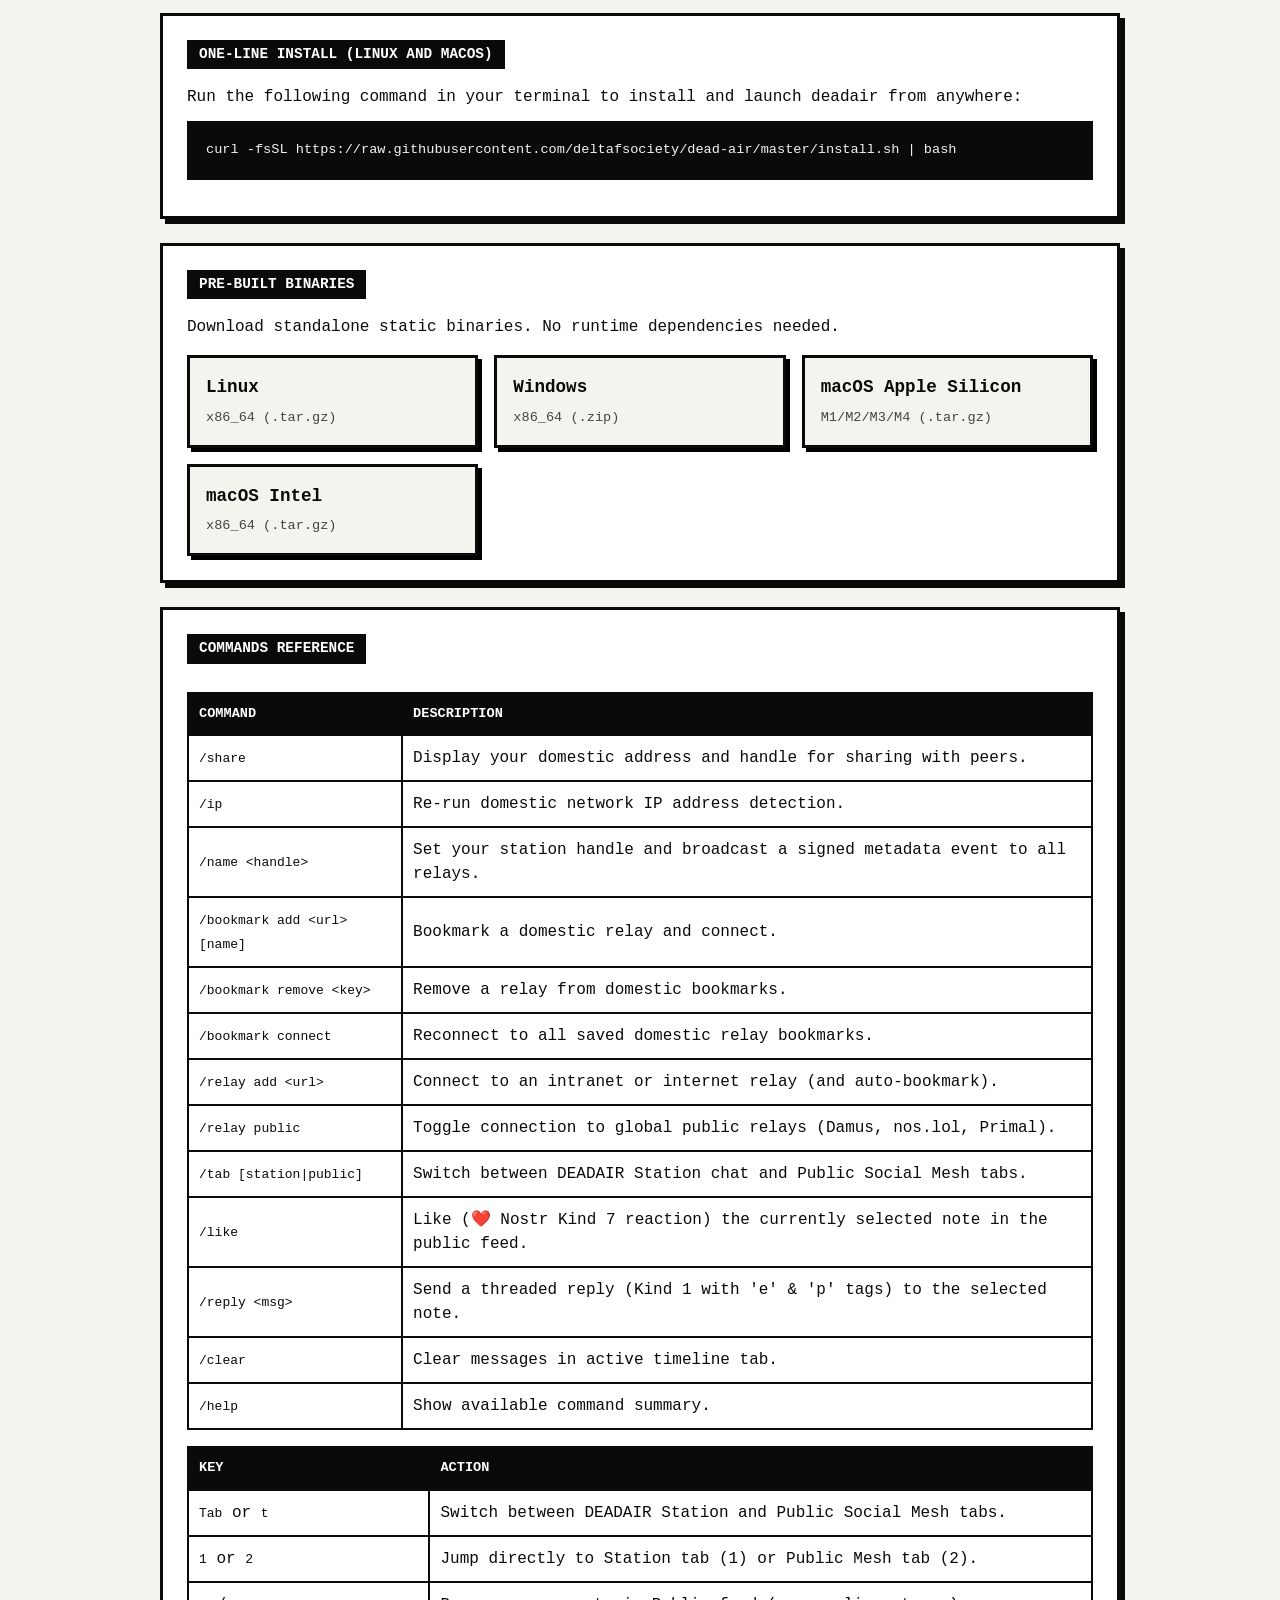
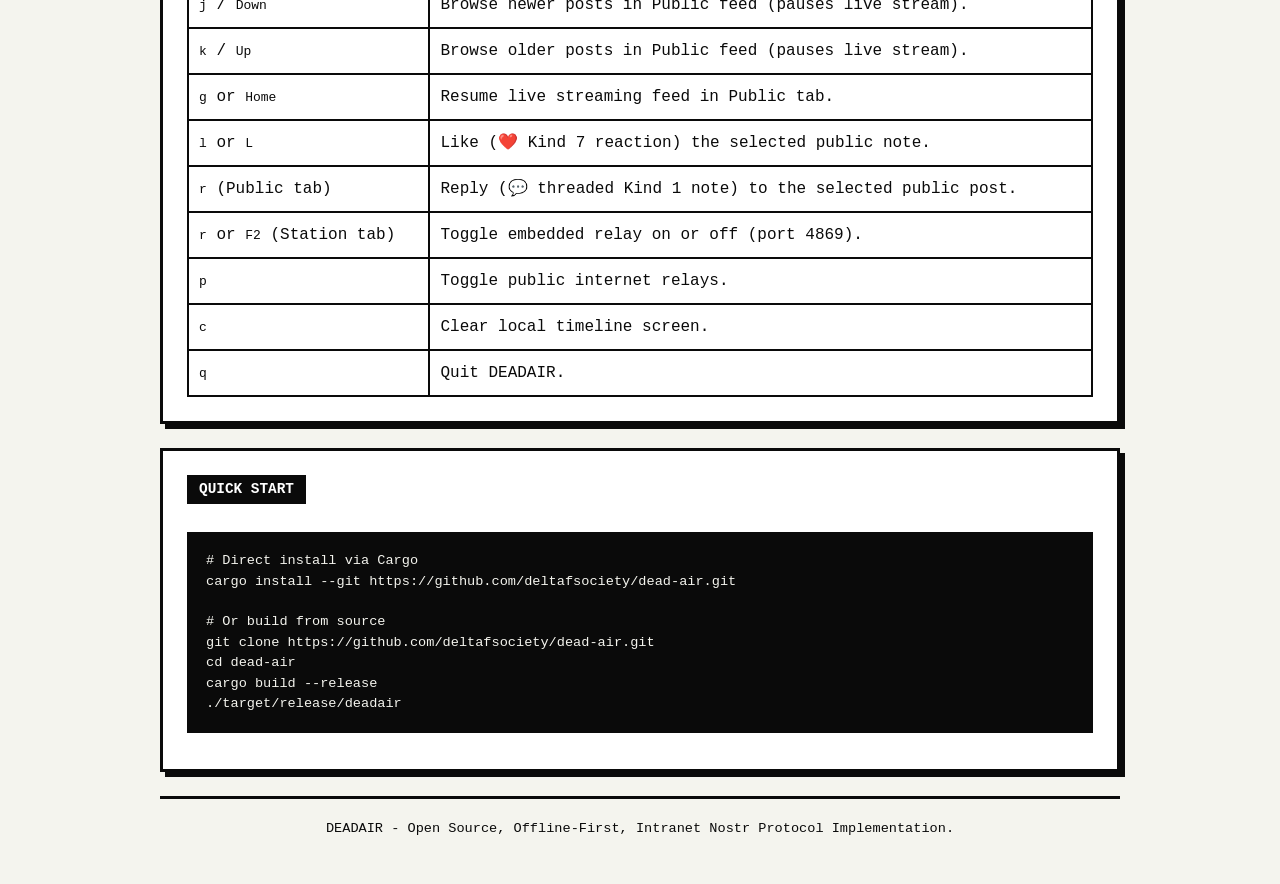
==== commit 3074e7df: "feat: social media card layout, interactive browsing, likes, replies, and metrics for public feed" ====
--- a/web/index.html
+++ b/web/index.html
@@ -307,7 +307,15 @@
             </tr>
             <tr>
               <td><code>/tab [station|public]</code></td>
-              <td>Switch between DEADAIR Station chat and Public Mesh tabs.</td>
+              <td>Switch between DEADAIR Station chat and Public Social Mesh tabs.</td>
+            </tr>
+            <tr>
+              <td><code>/like</code></td>
+              <td>Like (❤️ Nostr Kind 7 reaction) the currently selected note in the public feed.</td>
+            </tr>
+            <tr>
+              <td><code>/reply &lt;msg&gt;</code></td>
+              <td>Send a threaded reply (Kind 1 with 'e' &amp; 'p' tags) to the selected note.</td>
             </tr>
             <tr>
               <td><code>/clear</code></td>
@@ -330,31 +338,35 @@
           <tbody>
             <tr>
               <td><code>Tab</code> or <code>t</code></td>
-              <td>Switch between DEADAIR Station and Public Relays tabs.</td>
+              <td>Switch between DEADAIR Station and Public Social Mesh tabs.</td>
             </tr>
             <tr>
               <td><code>1</code> or <code>2</code></td>
               <td>Jump directly to Station tab (1) or Public Mesh tab (2).</td>
             </tr>
             <tr>
-              <td><code>i</code> or <code>Enter</code></td>
-              <td>Enter compose mode to write notes or commands.</td>
-            </tr>
-            <tr>
-              <td><code>Esc</code></td>
-              <td>Exit compose mode to navigation mode.</td>
-            </tr>
-            <tr>
-              <td><code>s</code></td>
-              <td>Show domestic share address and handle.</td>
-            </tr>
-            <tr>
-              <td><code>b</code></td>
-              <td>Reconnect all saved domestic relay bookmarks.</td>
-            </tr>
-            <tr>
-              <td><code>r</code> or <code>F2</code></td>
-              <td>Toggle the embedded relay on or off (port 4869).</td>
+              <td><code>j</code> / <code>Down</code></td>
+              <td>Browse newer posts in Public feed (pauses live stream).</td>
+            </tr>
+            <tr>
+              <td><code>k</code> / <code>Up</code></td>
+              <td>Browse older posts in Public feed (pauses live stream).</td>
+            </tr>
+            <tr>
+              <td><code>g</code> or <code>Home</code></td>
+              <td>Resume live streaming feed in Public tab.</td>
+            </tr>
+            <tr>
+              <td><code>l</code> or <code>L</code></td>
+              <td>Like (❤️ Kind 7 reaction) the selected public note.</td>
+            </tr>
+            <tr>
+              <td><code>r</code> (Public tab)</td>
+              <td>Reply (💬 threaded Kind 1 note) to the selected public post.</td>
+            </tr>
+            <tr>
+              <td><code>r</code> or <code>F2</code> (Station tab)</td>
+              <td>Toggle embedded relay on or off (port 4869).</td>
             </tr>
             <tr>
               <td><code>p</code></td>
@@ -493,7 +505,15 @@
             </tr>
             <tr>
               <td><code>/tab [station|public]</code></td>
-              <td>جابه‌جایی میان برگه گفتگوهای DEADAIR و برگه رله‌های عمومی.</td>
+              <td>جابه‌جایی میان برگه گفتگوهای DEADAIR و برگه شبکه اجتماعی رله‌های عمومی.</td>
+            </tr>
+            <tr>
+              <td><code>/like</code></td>
+              <td>پسندیدن (واکنش نوستر Kind 7) یادداشت عمومی انتخاب‌شده.</td>
+            </tr>
+            <tr>
+              <td><code>/reply &lt;پیام&gt;</code></td>
+              <td>ارسال پاسخ رشته‌ای (Kind 1 با تگ‌های ارجاع) به پست انتخاب‌شده.</td>
             </tr>
             <tr>
               <td><code>/clear</code></td>
@@ -516,30 +536,34 @@
           <tbody>
             <tr>
               <td><code>Tab</code> یا <code>t</code></td>
-              <td>جابه‌جایی سریع میان برگه ایستگاه DEADAIR و رله‌های عمومی.</td>
+              <td>جابه‌جایی سریع میان برگه ایستگاه DEADAIR و شبکه اجتماعی رله‌های عمومی.</td>
             </tr>
             <tr>
               <td><code>1</code> یا <code>2</code></td>
-              <td>پرش مستقیم به برگه ایستگاه (1) یا برگه عمومی (2).</td>
-            </tr>
-            <tr>
-              <td><code>i</code> یا <code>Enter</code></td>
-              <td>ورود به حالت نوشتن پیام یا دستور.</td>
-            </tr>
-            <tr>
-              <td><code>Esc</code></td>
-              <td>خروج از حالت نوشتن و ورود به حالت ناوبری.</td>
-            </tr>
-            <tr>
-              <td><code>s</code></td>
-              <td>نمایش آدرس اتصال داخلی جهت اشتراک‌گذاری.</td>
-            </tr>
-            <tr>
-              <td><code>b</code></td>
-              <td>اتصال مجدد به تمامی نشانک‌های داخلی.</td>
-            </tr>
-            <tr>
-              <td><code>r</code> یا <code>F2</code></td>
+              <td>پرش مستقیم به برگه ایستگاه (1) یا برگه شبکه عمومی (2).</td>
+            </tr>
+            <tr>
+              <td><code>j</code> / <code>Down</code></td>
+              <td>حرکت به سمت پست‌های تازه‌تر در برگه عمومی (مکث جریان زنده).</td>
+            </tr>
+            <tr>
+              <td><code>k</code> / <code>Up</code></td>
+              <td>حرکت به سمت پست‌های قدیمی‌تر در برگه عمومی (مکث جریان زنده).</td>
+            </tr>
+            <tr>
+              <td><code>g</code> یا <code>Home</code></td>
+              <td>از سرگیری جریان زنده پیام‌ها در برگه عمومی.</td>
+            </tr>
+            <tr>
+              <td><code>l</code> یا <code>L</code></td>
+              <td>لایک کردن (❤️ واکنش Kind 7) پست عمومی انتخاب‌شده.</td>
+            </tr>
+            <tr>
+              <td><code>r</code> (برگه عمومی)</td>
+              <td>ارسال پاسخ به پست انتخاب‌شده (💬 پاسخ رشته‌ای).</td>
+            </tr>
+            <tr>
+              <td><code>r</code> یا <code>F2</code> (برگه ایستگاه)</td>
               <td>روشن یا خاموش کردن رله داخلی روی پورت 4869.</td>
             </tr>
             <tr>
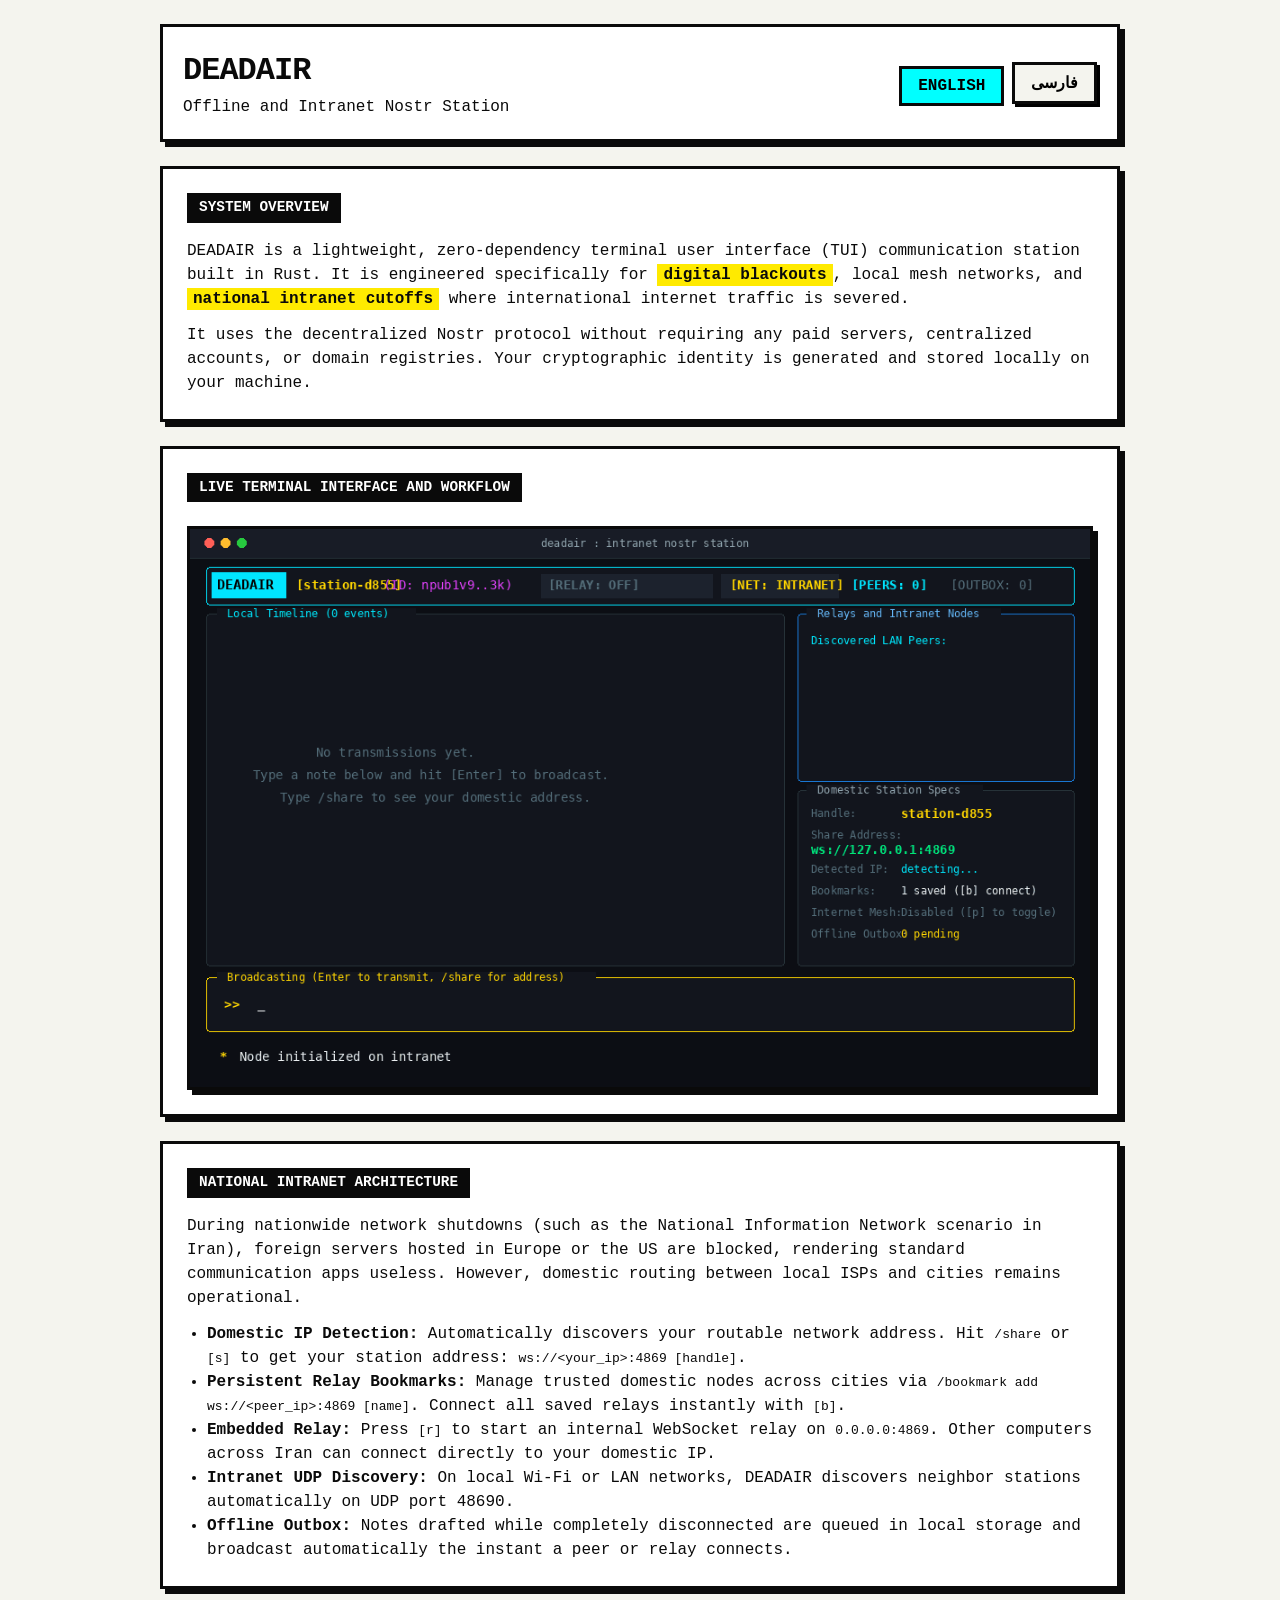
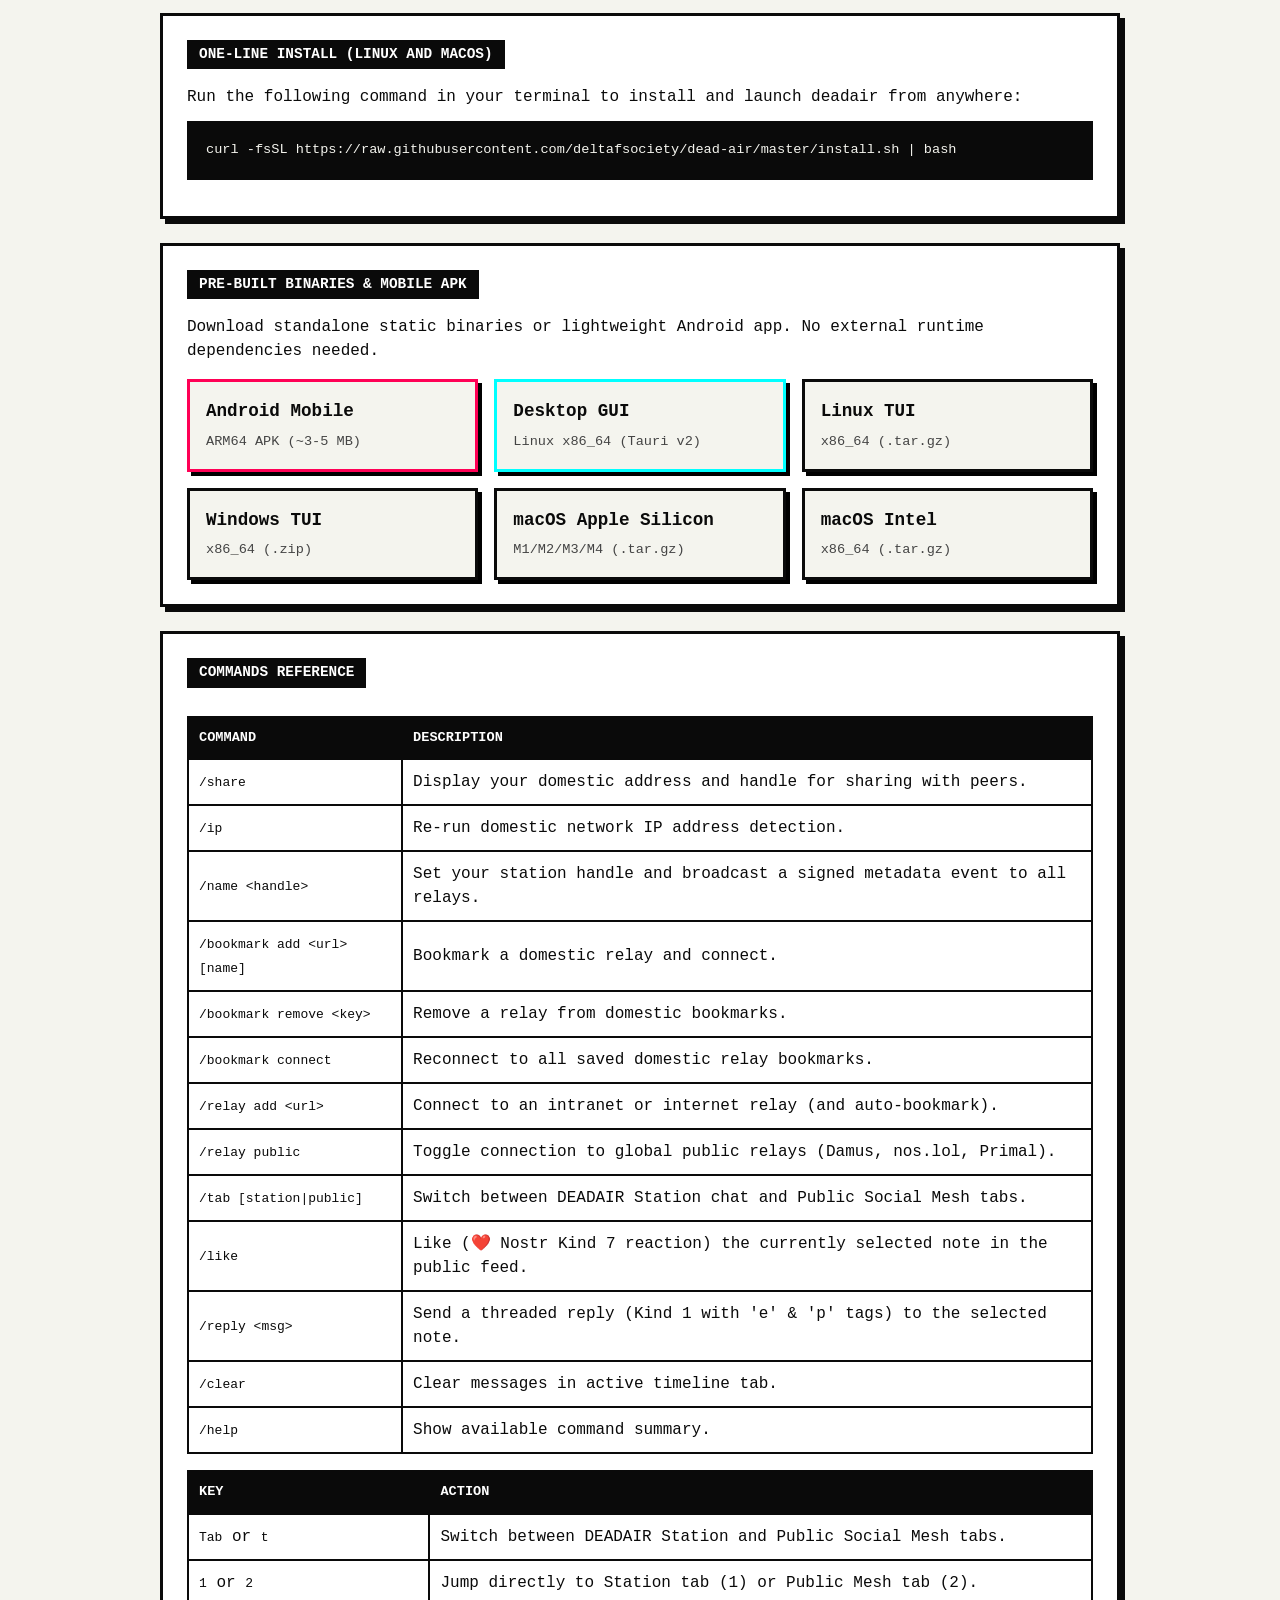
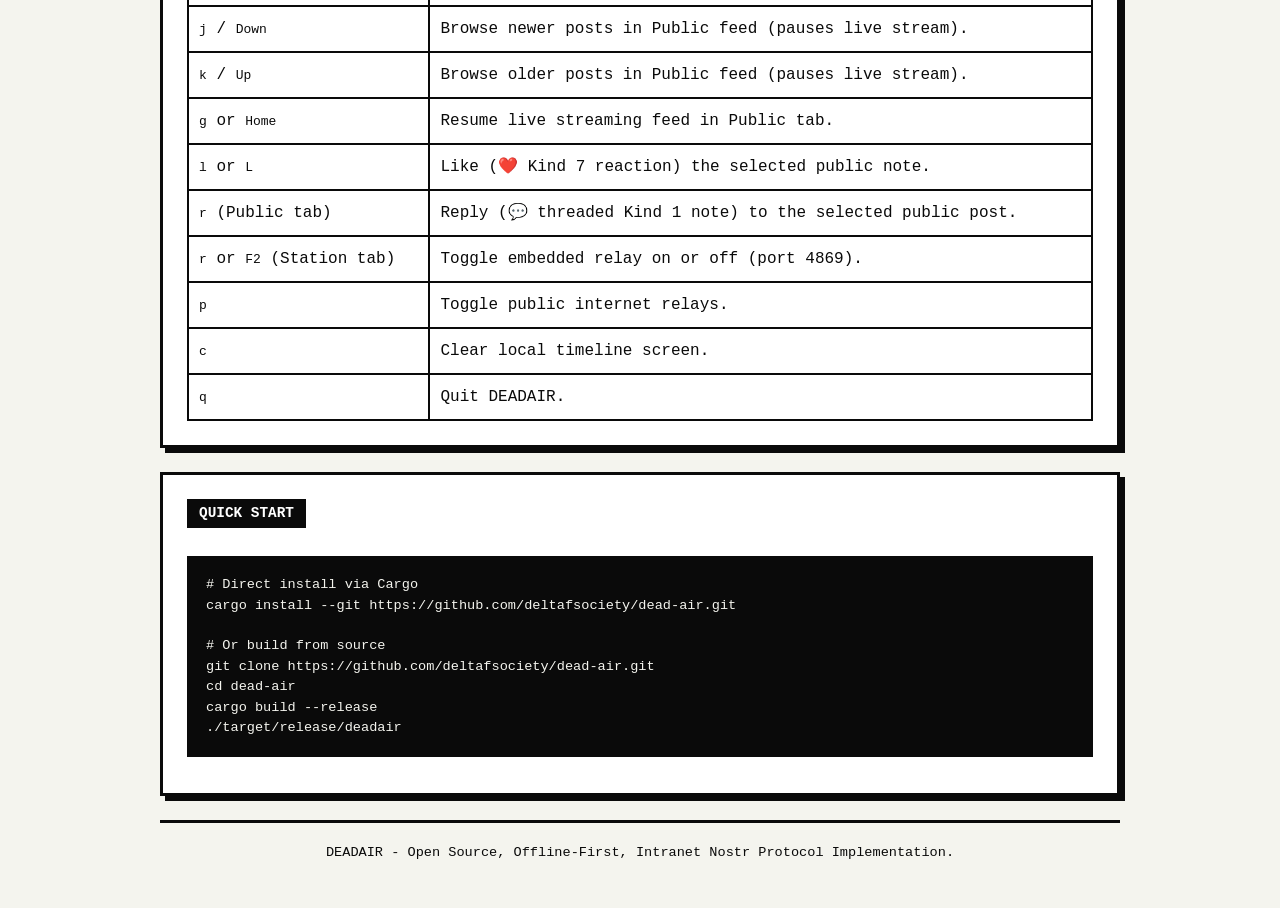
==== commit dc2e2a16: "feat: native Desktop GUI and lightweight Android app using Tauri v2" ====
--- a/web/index.html
+++ b/web/index.html
@@ -241,15 +241,23 @@
       </div>
 
       <div class="box">
-        <div class="box-title">Pre-built Binaries</div>
-        <p>Download standalone static binaries. No runtime dependencies needed.</p>
+        <div class="box-title">Pre-built Binaries &amp; Mobile APK</div>
+        <p>Download standalone static binaries or lightweight Android app. No external runtime dependencies needed.</p>
         <div class="download-grid">
+          <a class="download-card" style="border: 3px solid #ff0055;" href="https://github.com/deltafsociety/dead-air/releases/latest/download/deadair-android-arm64.apk">
+            <strong>Android Mobile</strong>
+            <span>ARM64 APK (~3-5 MB)</span>
+          </a>
+          <a class="download-card" style="border: 3px solid #00ffff;" href="https://github.com/deltafsociety/dead-air/releases/latest/download/deadair-gui-linux-x86_64.tar.gz">
+            <strong>Desktop GUI</strong>
+            <span>Linux x86_64 (Tauri v2)</span>
+          </a>
           <a class="download-card" href="https://github.com/deltafsociety/dead-air/releases/latest/download/deadair-linux-x86_64.tar.gz">
-            <strong>Linux</strong>
+            <strong>Linux TUI</strong>
             <span>x86_64 (.tar.gz)</span>
           </a>
           <a class="download-card" href="https://github.com/deltafsociety/dead-air/releases/latest/download/deadair-windows-x86_64.zip">
-            <strong>Windows</strong>
+            <strong>Windows TUI</strong>
             <span>x86_64 (.zip)</span>
           </a>
           <a class="download-card" href="https://github.com/deltafsociety/dead-air/releases/latest/download/deadair-macos-arm64.tar.gz">
@@ -439,15 +447,23 @@
       </div>
 
       <div class="box">
-        <div class="box-title">دریافت فایل‌های اجرایی آماده</div>
-        <p>فایل اجرایی مستقل بدون نیاز به نصب پیش‌نیازها را برای سیستم‌عامل خود دریافت کنید.</p>
+        <div class="box-title">دریافت فایل‌های اجرایی آماده و نرم‌افزار اندروید</div>
+        <p>فایل اجرایی مستقل یا اپلیکیشن سبک موبایل را بدون نیاز به هیچ وابستگی خارجی دریافت کنید.</p>
         <div class="download-grid">
+          <a class="download-card" style="border: 3px solid #ff0055;" href="https://github.com/deltafsociety/dead-air/releases/latest/download/deadair-android-arm64.apk">
+            <strong>اپلیکیشن اندروید</strong>
+            <span>فایل نصبی APK (~3-5 MB)</span>
+          </a>
+          <a class="download-card" style="border: 3px solid #00ffff;" href="https://github.com/deltafsociety/dead-air/releases/latest/download/deadair-gui-linux-x86_64.tar.gz">
+            <strong>نسخه گرافیکی دسکتاپ</strong>
+            <span>لینوکس x86_64 (Tauri v2)</span>
+          </a>
           <a class="download-card" href="https://github.com/deltafsociety/dead-air/releases/latest/download/deadair-linux-x86_64.tar.gz">
-            <strong>لینوکس</strong>
+            <strong>ترمینال لینوکس</strong>
             <span>معماری x86_64 (.tar.gz)</span>
           </a>
           <a class="download-card" href="https://github.com/deltafsociety/dead-air/releases/latest/download/deadair-windows-x86_64.zip">
-            <strong>ویندوز</strong>
+            <strong>ترمینال ویندوز</strong>
             <span>معماری x86_64 (.zip)</span>
           </a>
           <a class="download-card" href="https://github.com/deltafsociety/dead-air/releases/latest/download/deadair-macos-arm64.tar.gz">
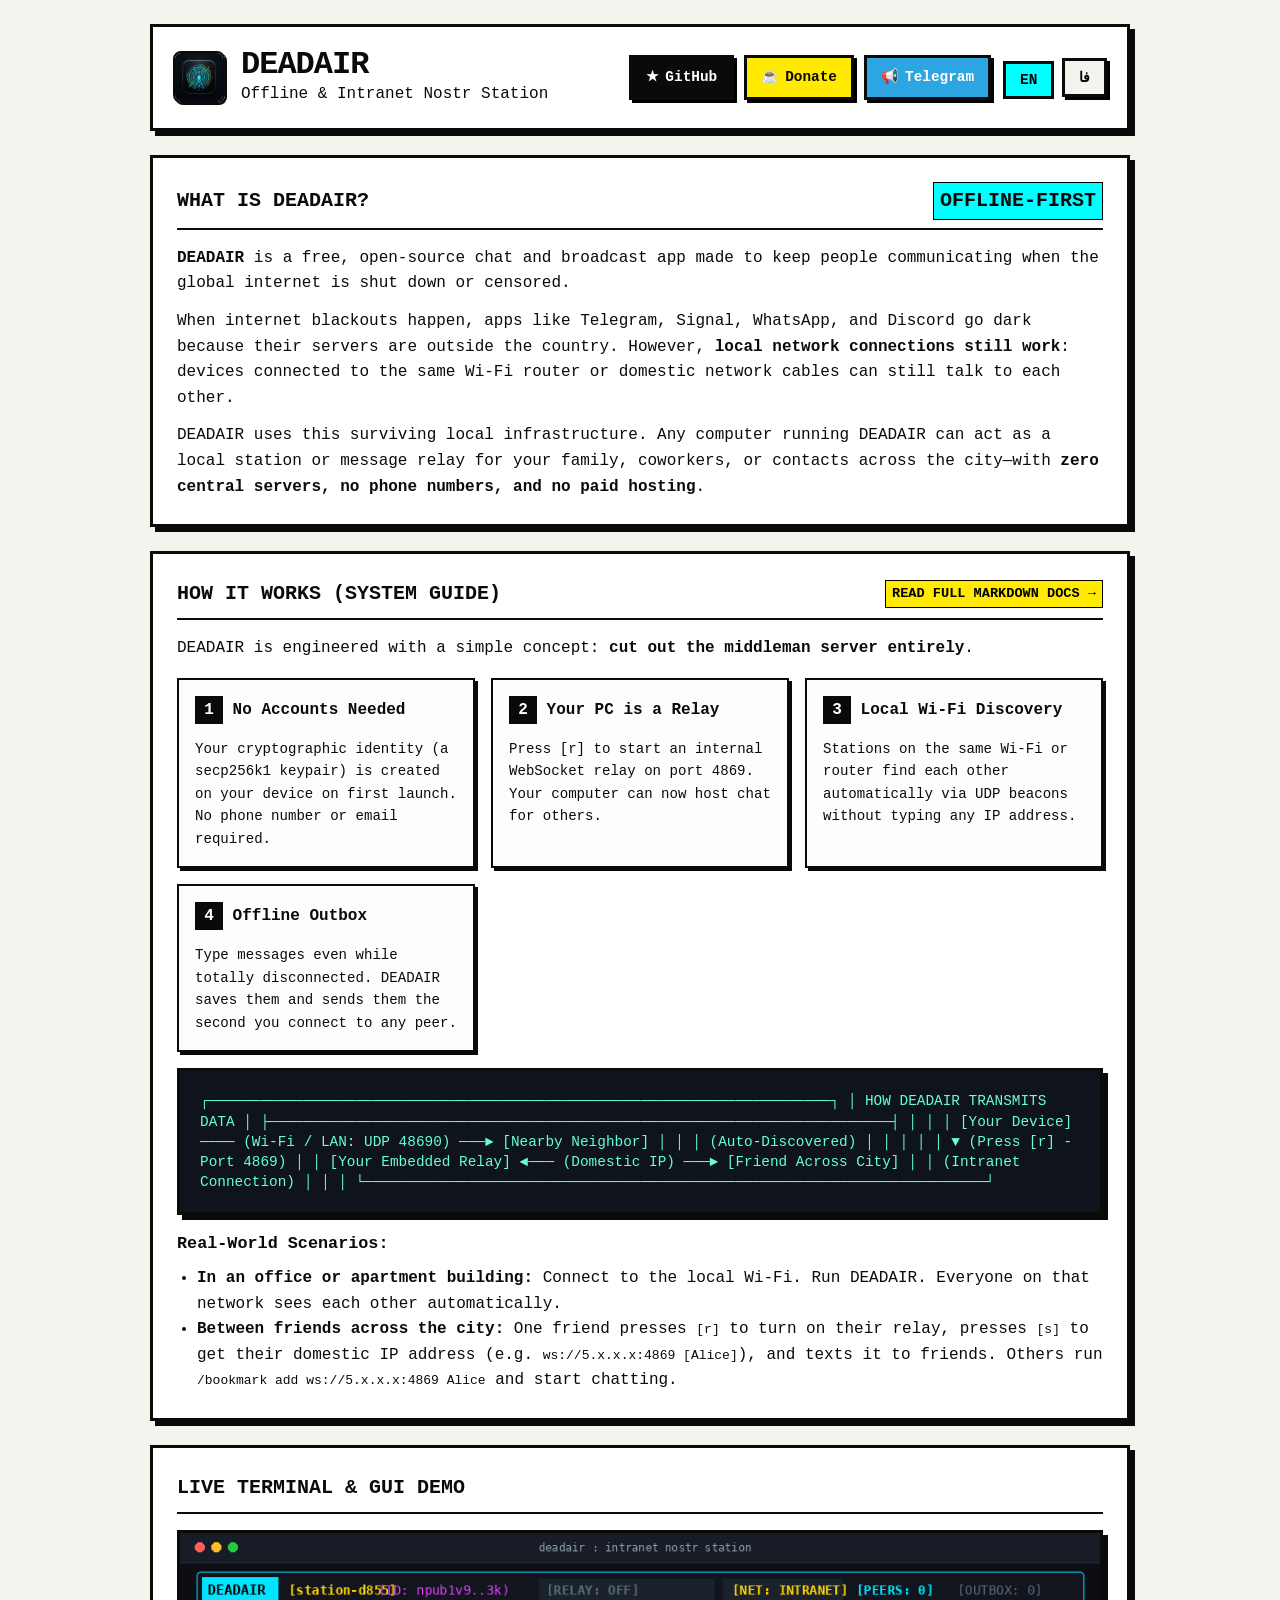
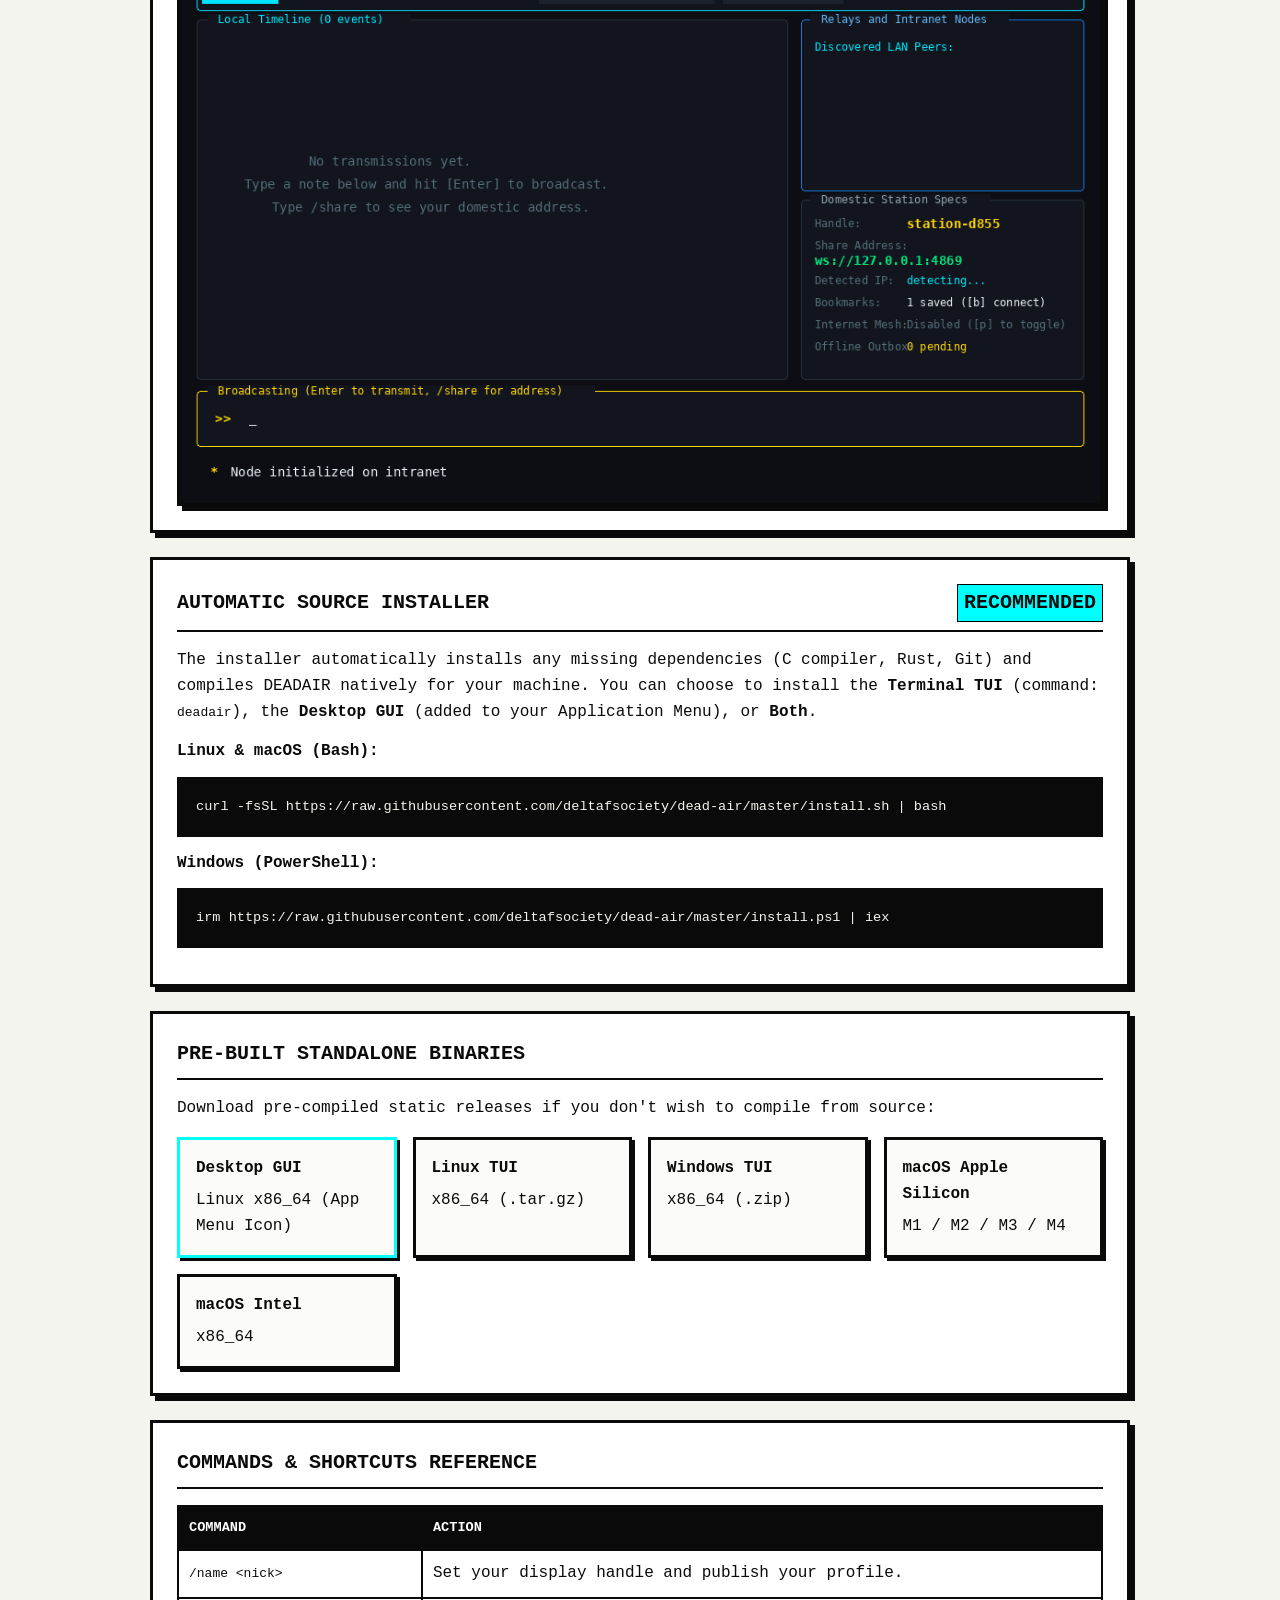
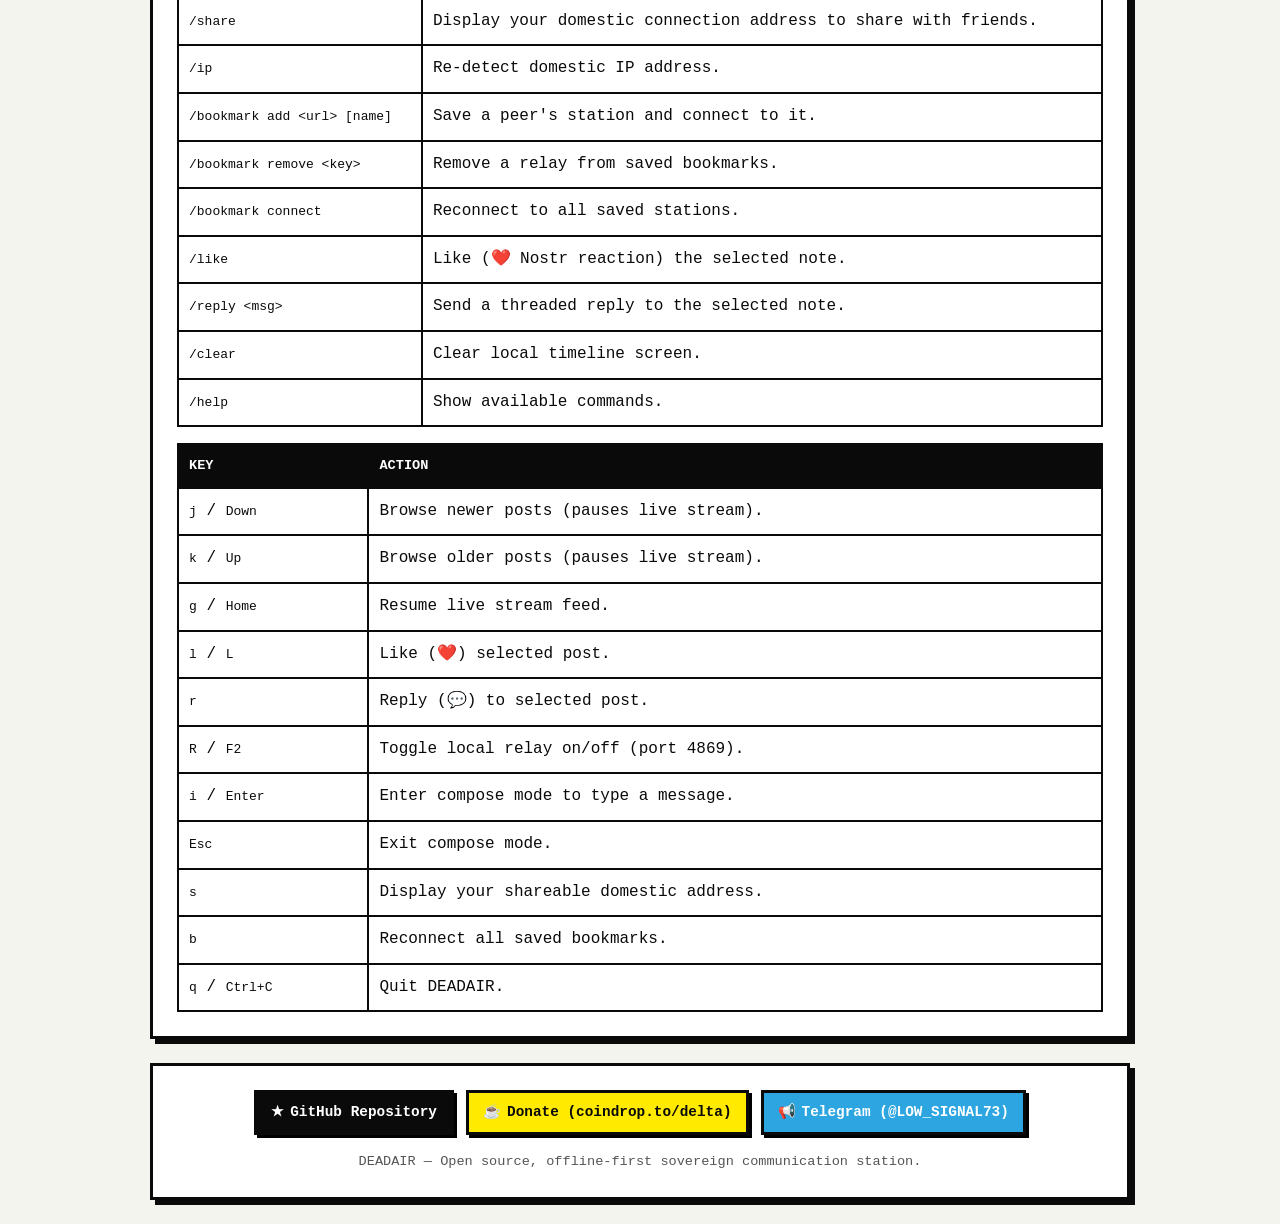
==== commit beddbfee: "feat: sovereign DEADAIR mesh station, source installers, custom icon, clean human docs - Make client" ====
--- a/web/index.html
+++ b/web/index.html
@@ -3,7 +3,8 @@
 <head>
   <meta charset="UTF-8">
   <meta name="viewport" content="width=device-width, initial-scale=1.0">
-  <title>DEADAIR // Offline and Intranet Nostr Station</title>
+  <title>DEADAIR // Offline & Intranet Nostr Station</title>
+  <link rel="icon" type="image/png" href="images/icon.png">
   <style>
     :root {
       --bg: #f4f4ee;
@@ -24,12 +25,12 @@
       background-color: var(--bg);
       color: var(--fg);
       font-family: ui-monospace, "SF Mono", "Cascadia Code", "Courier New", monospace;
-      line-height: 1.5;
+      line-height: 1.6;
       padding: 24px;
     }
 
     .container {
-      max-width: 960px;
+      max-width: 980px;
       margin: 0 auto;
     }
 
@@ -46,19 +47,93 @@
       gap: 16px;
     }
 
+    .brand-group {
+      display: flex;
+      align-items: center;
+      gap: 16px;
+    }
+
+    .brand-icon {
+      width: 52px;
+      height: 52px;
+      border-radius: 8px;
+      border: 2px solid #0a0a0a;
+      box-shadow: 2px 2px 0 #0a0a0a;
+    }
+
     h1 {
       font-size: 2rem;
       letter-spacing: -1px;
       text-transform: uppercase;
+      line-height: 1.1;
+    }
+
+    .top-actions {
+      display: flex;
+      flex-wrap: wrap;
+      align-items: center;
+      gap: 10px;
+    }
+
+    .btn {
+      display: inline-flex;
+      align-items: center;
+      gap: 6px;
+      background: var(--bg);
+      border: var(--border);
+      padding: 8px 14px;
+      font-family: inherit;
+      font-weight: bold;
+      font-size: 0.9rem;
+      text-decoration: none;
+      color: var(--fg);
+      cursor: pointer;
+      box-shadow: 3px 3px 0 #000;
+      transition: transform 0.1s, box-shadow 0.1s, background 0.1s;
+    }
+
+    .btn:hover {
+      transform: translate(-1px, -1px);
+      box-shadow: 4px 4px 0 #000;
+      background: var(--accent);
+    }
+
+    .btn:active {
+      transform: translate(2px, 2px);
+      box-shadow: 1px 1px 0 #000;
+    }
+
+    .btn-github {
+      background: #0a0a0a;
+      color: #fff;
+    }
+
+    .btn-github:hover {
+      background: #2a2a2a;
+      color: #00ffff;
+    }
+
+    .btn-donate {
+      background: #ffea00;
+    }
+
+    .btn-telegram {
+      background: #2ca5e0;
+      color: #fff;
+    }
+
+    .btn-telegram:hover {
+      background: #1b8ec5;
+      color: #fff;
     }
 
     .lang-switcher button {
       background: var(--bg);
       border: var(--border);
-      padding: 8px 16px;
+      padding: 8px 14px;
       font-family: inherit;
       font-weight: bold;
-      font-size: 1rem;
+      font-size: 0.9rem;
       cursor: pointer;
       box-shadow: 3px 3px 0 #000;
     }
@@ -78,55 +153,82 @@
     }
 
     .box-title {
-      display: inline-block;
-      background: var(--fg);
-      color: #fff;
-      padding: 4px 12px;
-      font-size: 0.9rem;
       font-weight: bold;
+      font-size: 1.25rem;
       text-transform: uppercase;
+      border-bottom: 2px solid #0a0a0a;
+      padding-bottom: 8px;
       margin-bottom: 16px;
+      display: flex;
+      justify-content: space-between;
+      align-items: center;
+      gap: 8px;
     }
 
     .highlight {
+      background: var(--accent);
+      padding: 2px 6px;
+      font-weight: bold;
+      border: 1px solid #000;
+    }
+
+    .highlight-alt {
       background: var(--accent-alt);
       padding: 2px 6px;
       font-weight: bold;
-    }
-
-    .download-grid {
+      border: 1px solid #000;
+    }
+
+    .step-grid {
       display: grid;
       grid-template-columns: repeat(auto-fit, minmax(220px, 1fr));
       gap: 16px;
+      margin: 16px 0;
+    }
+
+    .step-card {
+      border: 2px solid #0a0a0a;
+      background: #fdfdfc;
+      padding: 16px;
+      box-shadow: 3px 3px 0 #0a0a0a;
+    }
+
+    .step-number {
+      display: inline-block;
+      width: 28px;
+      height: 28px;
+      line-height: 28px;
+      text-align: center;
+      background: #0a0a0a;
+      color: #fff;
+      font-weight: bold;
+      margin-bottom: 8px;
+    }
+
+    .download-grid {
+      display: grid;
+      grid-template-columns: repeat(auto-fit, minmax(200px, 1fr));
+      gap: 16px;
       margin-top: 16px;
     }
 
     .download-card {
       border: var(--border);
       padding: 16px;
-      background: var(--bg);
+      background: #fbfbfa;
       text-decoration: none;
       color: inherit;
-      display: block;
-      box-shadow: 4px 4px 0 #000;
-      transition: transform 0.05s;
+      box-shadow: 3px 3px 0 #0a0a0a;
+      display: flex;
+      flex-direction: column;
+      gap: 6px;
+      transition: transform 0.1s, box-shadow 0.1s;
     }
 
     .download-card:hover {
-      background: var(--accent);
       transform: translate(-2px, -2px);
-      box-shadow: 6px 6px 0 #000;
-    }
-
-    .download-card strong {
-      display: block;
-      font-size: 1.1rem;
-      margin-bottom: 4px;
-    }
-
-    .download-card span {
-      font-size: 0.85rem;
-      color: #444;
+      box-shadow: 5px 5px 0 #0a0a0a;
+      background: var(--accent-alt);
     }
 
     table {
@@ -158,6 +260,19 @@
       border: var(--border);
     }
 
+    .diagram-box {
+      background: #0f141c;
+      color: #64ffda;
+      padding: 20px;
+      border: var(--border);
+      box-shadow: var(--shadow);
+      font-family: ui-monospace, monospace;
+      overflow-x: auto;
+      margin: 16px 0;
+      font-size: 0.9rem;
+      line-height: 1.4;
+    }
+
     .persian-section {
       direction: rtl;
       font-family: Vazirmatn, Tahoma, sans-serif;
@@ -178,79 +293,155 @@
     }
 
     footer {
-      border-top: var(--border);
-      padding: 20px 0;
+      border: var(--border);
+      box-shadow: var(--shadow);
+      background: #fff;
+      padding: 24px;
       text-align: center;
-      font-size: 0.85rem;
+      margin-top: 24px;
+      display: flex;
+      flex-direction: column;
+      gap: 16px;
+      align-items: center;
+    }
+
+    .footer-links {
+      display: flex;
+      flex-wrap: wrap;
+      justify-content: center;
+      gap: 12px;
     }
   </style>
 </head>
 <body>
   <div class="container">
     <header>
-      <div>
-        <h1>DEADAIR</h1>
-        <p>Offline and Intranet Nostr Station</p>
-      </div>
-      <div class="lang-switcher">
-        <button id="btn-en" class="active" onclick="setLang('en')">ENGLISH</button>
-        <button id="btn-fa" onclick="setLang('fa')">فارسی</button>
+      <div class="brand-group">
+        <img src="images/icon.png" alt="DEADAIR icon" class="brand-icon">
+        <div>
+          <h1>DEADAIR</h1>
+          <p>Offline &amp; Intranet Nostr Station</p>
+        </div>
+      </div>
+      
+      <div class="top-actions">
+        <a class="btn btn-github" href="https://github.com/deltafsociety/dead-air" target="_blank" rel="noopener">
+          <span>★</span> GitHub
+        </a>
+        <a class="btn btn-donate" href="https://coindrop.to/delta" target="_blank" rel="noopener">
+          <span>☕</span> Donate
+        </a>
+        <a class="btn btn-telegram" href="https://t.me/LOW_SIGNAL73" target="_blank" rel="noopener">
+          <span>📢</span> Telegram
+        </a>
+        <div class="lang-switcher">
+          <button id="btn-en" class="active" onclick="setLang('en')">EN</button>
+          <button id="btn-fa" onclick="setLang('fa')">فا</button>
+        </div>
       </div>
     </header>
 
+    <!-- ===================================================================== -->
     <!-- ENGLISH CONTENT -->
+    <!-- ===================================================================== -->
     <main id="content-en">
       <div class="box">
-        <div class="box-title">System Overview</div>
+        <div class="box-title">
+          <span>What is DEADAIR?</span>
+          <span class="highlight">Offline-First</span>
+        </div>
         <p>
-          DEADAIR is a lightweight, zero-dependency terminal user interface (TUI) communication station built in Rust.
-          It is engineered specifically for <span class="highlight">digital blackouts</span>, local mesh networks, and 
-          <span class="highlight">national intranet cutoffs</span> where international internet traffic is severed.
+          <strong>DEADAIR</strong> is a free, open-source chat and broadcast app made to keep people communicating when the global internet is shut down or censored.
         </p>
         <p style="margin-top: 12px;">
-          It uses the decentralized Nostr protocol without requiring any paid servers, centralized accounts, or domain registries.
-          Your cryptographic identity is generated and stored locally on your machine.
+          When internet blackouts happen, apps like Telegram, Signal, WhatsApp, and Discord go dark because their servers are outside the country. 
+          However, <strong>local network connections still work</strong>: devices connected to the same Wi-Fi router or domestic network cables can still talk to each other.
         </p>
-      </div>
-
-      <div class="box">
-        <div class="box-title">Live Terminal Interface and Workflow</div>
+        <p style="margin-top: 12px;">
+          DEADAIR uses this surviving local infrastructure. Any computer running DEADAIR can act as a local station or message relay for your family, coworkers, or contacts across the city—with <strong>zero central servers, no phone numbers, and no paid hosting</strong>.
+        </p>
+      </div>
+
+      <!-- HOW IT WORKS DOCUMENTATION SECTION -->
+      <div class="box" id="docs-en">
+        <div class="box-title">
+          <span>How It Works (System Guide)</span>
+          <a href="https://github.com/deltafsociety/dead-air/blob/master/docs/HOW_IT_WORKS.md" target="_blank" style="font-size: 0.85rem; text-decoration: none; color: #000;" class="highlight-alt">Read full markdown docs &rarr;</a>
+        </div>
+        
+        <p>DEADAIR is engineered with a simple concept: <strong>cut out the middleman server entirely</strong>.</p>
+
+        <div class="step-grid">
+          <div class="step-card">
+            <div class="step-number">1</div>
+            <strong>No Accounts Needed</strong>
+            <p style="font-size: 0.88rem; margin-top: 6px;">Your cryptographic identity (a secp256k1 keypair) is created on your device on first launch. No phone number or email required.</p>
+          </div>
+          <div class="step-card">
+            <div class="step-number">2</div>
+            <strong>Your PC is a Relay</strong>
+            <p style="font-size: 0.88rem; margin-top: 6px;">Press <code>[r]</code> to start an internal WebSocket relay on port <code>4869</code>. Your computer can now host chat for others.</p>
+          </div>
+          <div class="step-card">
+            <div class="step-number">3</div>
+            <strong>Local Wi-Fi Discovery</strong>
+            <p style="font-size: 0.88rem; margin-top: 6px;">Stations on the same Wi-Fi or router find each other automatically via UDP beacons without typing any IP address.</p>
+          </div>
+          <div class="step-card">
+            <div class="step-number">4</div>
+            <strong>Offline Outbox</strong>
+            <p style="font-size: 0.88rem; margin-top: 6px;">Type messages even while totally disconnected. DEADAIR saves them and sends them the second you connect to any peer.</p>
+          </div>
+        </div>
+
+        <div class="diagram-box">
+┌────────────────────────────────────────────────────────────────────────┐
+│                        HOW DEADAIR TRANSMITS DATA                      │
+├────────────────────────────────────────────────────────────────────────┤
+│                                                                        │
+│   [Your Device] ──── (Wi-Fi / LAN: UDP 48690) ───► [Nearby Neighbor]   │
+│         │                                         (Auto-Discovered)    │
+│         │                                                              │
+│         ▼ (Press [r] - Port 4869)                                      │
+│   [Your Embedded Relay] ◄─── (Domestic IP) ───► [Friend Across City]   │
+│                                                (Intranet Connection)   │
+│                                                                        │
+└────────────────────────────────────────────────────────────────────────┘
+        </div>
+
+        <h3 style="margin-top: 16px; font-size: 1.05rem;">Real-World Scenarios:</h3>
+        <ul style="margin-left: 20px; margin-top: 8px;">
+          <li><strong>In an office or apartment building:</strong> Connect to the local Wi-Fi. Run DEADAIR. Everyone on that network sees each other automatically.</li>
+          <li><strong>Between friends across the city:</strong> One friend presses <code>[r]</code> to turn on their relay, presses <code>[s]</code> to get their domestic IP address (e.g. <code>ws://5.x.x.x:4869 [Alice]</code>), and texts it to friends. Others run <code>/bookmark add ws://5.x.x.x:4869 Alice</code> and start chatting.</li>
+        </ul>
+      </div>
+
+      <div class="box">
+        <div class="box-title">Live Terminal &amp; GUI Demo</div>
         <img src="images/demo.gif" alt="DEADAIR Terminal Workflow Demo" style="width: 100%; border: var(--border); box-shadow: var(--shadow); margin-top: 8px; display: block;">
       </div>
 
       <div class="box">
-        <div class="box-title">National Intranet Architecture</div>
-        <p>
-          During nationwide network shutdowns (such as the National Information Network scenario in Iran), foreign servers 
-          hosted in Europe or the US are blocked, rendering standard communication apps useless. 
-          However, domestic routing between local ISPs and cities remains operational.
-        </p>
-        <ul style="margin-left: 20px; margin-top: 12px;">
-          <li><strong>Domestic IP Detection:</strong> Automatically discovers your routable network address. Hit <code>/share</code> or <code>[s]</code> to get your station address: <code>ws://&lt;your_ip&gt;:4869 [handle]</code>.</li>
-          <li><strong>Persistent Relay Bookmarks:</strong> Manage trusted domestic nodes across cities via <code>/bookmark add ws://&lt;peer_ip&gt;:4869 [name]</code>. Connect all saved relays instantly with <code>[b]</code>.</li>
-          <li><strong>Embedded Relay:</strong> Press <code>[r]</code> to start an internal WebSocket relay on <code>0.0.0.0:4869</code>. Other computers across Iran can connect directly to your domestic IP.</li>
-          <li><strong>Intranet UDP Discovery:</strong> On local Wi-Fi or LAN networks, DEADAIR discovers neighbor stations automatically on UDP port 48690.</li>
-          <li><strong>Offline Outbox:</strong> Notes drafted while completely disconnected are queued in local storage and broadcast automatically the instant a peer or relay connects.</li>
-        </ul>
-      </div>
-
-      <div class="box">
-        <div class="box-title">One-Line Install (Linux and macOS)</div>
-        <p>Run the following command in your terminal to install and launch deadair from anywhere:</p>
+        <div class="box-title">
+          <span>Automatic Source Installer</span>
+          <span class="highlight">Recommended</span>
+        </div>
+        <p>The installer automatically installs any missing dependencies (C compiler, Rust, Git) and compiles DEADAIR natively for your machine. You can choose to install the <strong>Terminal TUI</strong> (command: <code>deadair</code>), the <strong>Desktop GUI</strong> (added to your Application Menu), or <strong>Both</strong>.</p>
+        
+        <p style="margin-top: 14px;"><strong>Linux &amp; macOS (Bash):</strong></p>
         <pre>curl -fsSL https://raw.githubusercontent.com/deltafsociety/dead-air/master/install.sh | bash</pre>
-      </div>
-
-      <div class="box">
-        <div class="box-title">Pre-built Binaries &amp; Mobile APK</div>
-        <p>Download standalone static binaries or lightweight Android app. No external runtime dependencies needed.</p>
+
+        <p style="margin-top: 14px;"><strong>Windows (PowerShell):</strong></p>
+        <pre>irm https://raw.githubusercontent.com/deltafsociety/dead-air/master/install.ps1 | iex</pre>
+      </div>
+
+      <div class="box">
+        <div class="box-title">Pre-built Standalone Binaries</div>
+        <p>Download pre-compiled static releases if you don't wish to compile from source:</p>
         <div class="download-grid">
-          <a class="download-card" style="border: 3px solid #ff0055;" href="https://github.com/deltafsociety/dead-air/releases/latest/download/deadair-android-arm64.apk">
-            <strong>Android Mobile</strong>
-            <span>ARM64 APK (~3-5 MB)</span>
-          </a>
           <a class="download-card" style="border: 3px solid #00ffff;" href="https://github.com/deltafsociety/dead-air/releases/latest/download/deadair-gui-linux-x86_64.tar.gz">
             <strong>Desktop GUI</strong>
-            <span>Linux x86_64 (Tauri v2)</span>
+            <span>Linux x86_64 (App Menu Icon)</span>
           </a>
           <a class="download-card" href="https://github.com/deltafsociety/dead-air/releases/latest/download/deadair-linux-x86_64.tar.gz">
             <strong>Linux TUI</strong>
@@ -262,76 +453,64 @@
           </a>
           <a class="download-card" href="https://github.com/deltafsociety/dead-air/releases/latest/download/deadair-macos-arm64.tar.gz">
             <strong>macOS Apple Silicon</strong>
-            <span>M1/M2/M3/M4 (.tar.gz)</span>
+            <span>M1 / M2 / M3 / M4</span>
           </a>
           <a class="download-card" href="https://github.com/deltafsociety/dead-air/releases/latest/download/deadair-macos-x86_64.tar.gz">
             <strong>macOS Intel</strong>
-            <span>x86_64 (.tar.gz)</span>
-          </a>
-        </div>
-      </div>
-
-      <div class="box">
-        <div class="box-title">Commands Reference</div>
+            <span>x86_64</span>
+          </a>
+        </div>
+      </div>
+
+      <div class="box">
+        <div class="box-title">Commands &amp; Shortcuts Reference</div>
         <table>
           <thead>
             <tr>
               <th>Command</th>
-              <th>Description</th>
+              <th>Action</th>
             </tr>
           </thead>
           <tbody>
             <tr>
+              <td><code>/name &lt;nick&gt;</code></td>
+              <td>Set your display handle and publish your profile.</td>
+            </tr>
+            <tr>
               <td><code>/share</code></td>
-              <td>Display your domestic address and handle for sharing with peers.</td>
+              <td>Display your domestic connection address to share with friends.</td>
             </tr>
             <tr>
               <td><code>/ip</code></td>
-              <td>Re-run domestic network IP address detection.</td>
-            </tr>
-            <tr>
-              <td><code>/name &lt;handle&gt;</code></td>
-              <td>Set your station handle and broadcast a signed metadata event to all relays.</td>
+              <td>Re-detect domestic IP address.</td>
             </tr>
             <tr>
               <td><code>/bookmark add &lt;url&gt; [name]</code></td>
-              <td>Bookmark a domestic relay and connect.</td>
+              <td>Save a peer's station and connect to it.</td>
             </tr>
             <tr>
               <td><code>/bookmark remove &lt;key&gt;</code></td>
-              <td>Remove a relay from domestic bookmarks.</td>
+              <td>Remove a relay from saved bookmarks.</td>
             </tr>
             <tr>
               <td><code>/bookmark connect</code></td>
-              <td>Reconnect to all saved domestic relay bookmarks.</td>
-            </tr>
-            <tr>
-              <td><code>/relay add &lt;url&gt;</code></td>
-              <td>Connect to an intranet or internet relay (and auto-bookmark).</td>
-            </tr>
-            <tr>
-              <td><code>/relay public</code></td>
-              <td>Toggle connection to global public relays (Damus, nos.lol, Primal).</td>
-            </tr>
-            <tr>
-              <td><code>/tab [station|public]</code></td>
-              <td>Switch between DEADAIR Station chat and Public Social Mesh tabs.</td>
+              <td>Reconnect to all saved stations.</td>
             </tr>
             <tr>
               <td><code>/like</code></td>
-              <td>Like (❤️ Nostr Kind 7 reaction) the currently selected note in the public feed.</td>
+              <td>Like (❤️ Nostr reaction) the selected note.</td>
             </tr>
             <tr>
               <td><code>/reply &lt;msg&gt;</code></td>
-              <td>Send a threaded reply (Kind 1 with 'e' &amp; 'p' tags) to the selected note.</td>
+              <td>Send a threaded reply to the selected note.</td>
             </tr>
             <tr>
               <td><code>/clear</code></td>
-              <td>Clear messages in active timeline tab.</td>
+              <td>Clear local timeline screen.</td>
             </tr>
             <tr>
               <td><code>/help</code></td>
-              <td>Show available command summary.</td>
+              <td>Show available commands.</td>
             </tr>
           </tbody>
         </table>
@@ -345,199 +524,224 @@
           </thead>
           <tbody>
             <tr>
-              <td><code>Tab</code> or <code>t</code></td>
-              <td>Switch between DEADAIR Station and Public Social Mesh tabs.</td>
-            </tr>
-            <tr>
-              <td><code>1</code> or <code>2</code></td>
-              <td>Jump directly to Station tab (1) or Public Mesh tab (2).</td>
-            </tr>
-            <tr>
               <td><code>j</code> / <code>Down</code></td>
-              <td>Browse newer posts in Public feed (pauses live stream).</td>
+              <td>Browse newer posts (pauses live stream).</td>
             </tr>
             <tr>
               <td><code>k</code> / <code>Up</code></td>
-              <td>Browse older posts in Public feed (pauses live stream).</td>
-            </tr>
-            <tr>
-              <td><code>g</code> or <code>Home</code></td>
-              <td>Resume live streaming feed in Public tab.</td>
-            </tr>
-            <tr>
-              <td><code>l</code> or <code>L</code></td>
-              <td>Like (❤️ Kind 7 reaction) the selected public note.</td>
-            </tr>
-            <tr>
-              <td><code>r</code> (Public tab)</td>
-              <td>Reply (💬 threaded Kind 1 note) to the selected public post.</td>
-            </tr>
-            <tr>
-              <td><code>r</code> or <code>F2</code> (Station tab)</td>
-              <td>Toggle embedded relay on or off (port 4869).</td>
-            </tr>
-            <tr>
-              <td><code>p</code></td>
-              <td>Toggle public internet relays.</td>
-            </tr>
-            <tr>
-              <td><code>c</code></td>
-              <td>Clear local timeline screen.</td>
-            </tr>
-            <tr>
-              <td><code>q</code></td>
+              <td>Browse older posts (pauses live stream).</td>
+            </tr>
+            <tr>
+              <td><code>g</code> / <code>Home</code></td>
+              <td>Resume live stream feed.</td>
+            </tr>
+            <tr>
+              <td><code>l</code> / <code>L</code></td>
+              <td>Like (❤️) selected post.</td>
+            </tr>
+            <tr>
+              <td><code>r</code></td>
+              <td>Reply (💬) to selected post.</td>
+            </tr>
+            <tr>
+              <td><code>R</code> / <code>F2</code></td>
+              <td>Toggle local relay on/off (port 4869).</td>
+            </tr>
+            <tr>
+              <td><code>i</code> / <code>Enter</code></td>
+              <td>Enter compose mode to type a message.</td>
+            </tr>
+            <tr>
+              <td><code>Esc</code></td>
+              <td>Exit compose mode.</td>
+            </tr>
+            <tr>
+              <td><code>s</code></td>
+              <td>Display your shareable domestic address.</td>
+            </tr>
+            <tr>
+              <td><code>b</code></td>
+              <td>Reconnect all saved bookmarks.</td>
+            </tr>
+            <tr>
+              <td><code>q</code> / <code>Ctrl+C</code></td>
               <td>Quit DEADAIR.</td>
             </tr>
           </tbody>
         </table>
       </div>
-
-      <div class="box">
-        <div class="box-title">Quick Start</div>
-        <pre># Direct install via Cargo
-cargo install --git https://github.com/deltafsociety/dead-air.git
-
-# Or build from source
-git clone https://github.com/deltafsociety/dead-air.git
-cd dead-air
-cargo build --release
-./target/release/deadair</pre>
-      </div>
     </main>
 
+    <!-- ===================================================================== -->
     <!-- PERSIAN CONTENT -->
+    <!-- ===================================================================== -->
     <main id="content-fa" class="persian-section hidden">
       <div class="box">
-        <div class="box-title">معرفی سامانه</div>
+        <div class="box-title">
+          <span>نرم‌افزار DEADAIR چیست؟</span>
+          <span class="highlight">آفلاین و مستقل</span>
+        </div>
         <p>
-          نرم‌افزار DEADAIR یک ابزار ارتباطی ترمینال متنی (TUI) سبک و بدون وابستگی است که با زبان راست (Rust) توسعه داده شده است.
-          این سامانه منحصرا برای شرایط <span class="highlight">قطع کامل اینترنت</span>، شبکه‌های محلی (مش) و 
-          <span class="highlight">محدودیت به شبکه ملی اطلاعات (اینترانت)</span> طراحی شده است.
+          <strong>DEADAIR</strong> یک نرم‌افزار آزاد و متن‌باز برای چت و مخابره پیام در شرایط <strong>قطع کامل اینترنت و فیلترینگ شدید</strong> است.
         </p>
         <p style="margin-top: 12px;">
-          این ابزار از پروتکل غیرمتمرکز نوستر (Nostr) استفاده می‌کند و هیچ‌گونه وابستگی به سرورهای پولی، ثبت‌نام، شماره تماس، ایمیل یا دامنه‌های اینترنتی ندارد.
-          کلیدهای رمزنگاری شما به صورت محلی روی دستگاه خودتان ایجاد و ذخیره می‌شوند.
+          هنگامی که اینترنت جهانی قطع می‌شود، برنامه‌هایی مانند تلگرام، سیگنال و واتس‌اپ متوقف می‌شوند زیرا سرورهای آن‌ها در خارج از کشور قرار دارند. 
+          با این حال، <strong>ارتباطات محلی و داخلی همچنان فعال است</strong>: دستگاه‌هایی که به یک وای‌فای مشترک یا شبکه اینترانت داخلی متصل هستند می‌توانند مستقیماً با یکدیگر تبادل داده کنند.
         </p>
-      </div>
-
-      <div class="box">
-        <div class="box-title">نمای زنده خط فرمان و جریان کار</div>
-        <img src="images/demo.gif" alt="پیش‌نمایش متحرک جریان کار" style="width: 100%; border: var(--border); box-shadow: var(--shadow); margin-top: 8px; display: block;">
-      </div>
-
-      <div class="box">
-        <div class="box-title">عملکرد در شرایط اینترانت ملی</div>
-        <p>
-          هنگامی که دسترسی به اینترنت بین‌الملل قطع می‌شود، سرورهای خارجی از دسترس خارج شده و پیام‌رسان‌های معمولی متوقف می‌شوند.
-          با این حال، ارتباطات داخلی بین ارائه‌دهندگان اینترنت داخلی و شهرهای مختلف برقرار باقی می‌ماند.
+        <p style="margin-top: 12px;">
+          برنامه DEADAIR دقیقاً از همین ظرفیت استفاده می‌کند. هر لپ‌تاپ یا رایانه با اجرای این برنامه می‌تواند بدون نیاز به سرورهای پولی، بدون شماره تلفن و بدون وابستگی، به یک ایستگاه پیام‌رسان برای خانه، محل کار یا دوستان در شهرهای دیگر تبدیل شود.
         </p>
-        <ul style="margin-right: 20px; margin-top: 12px;">
-          <li><strong>تشخیص خودکار IP داخلی:</strong> سامانه آدرس قابل اتصال شما را پیدا می‌کند. با کلید <code>[s]</code> یا دستور <code>/share</code> مشخصات ایستگاه را برای دیگران بفرستید: <code>ws://&lt;ip&gt;:4869 [نام]</code>.</li>
-          <li><strong>مدیریت نشانک‌های رله‌های داخلی:</strong> ذخیره و سازماندهی رله‌های سراسر کشور با دستور <code>/bookmark add ws://&lt;ip&gt;:4869 [نام]</code>. اتصال همزمان با کلید <code>[b]</code>.</li>
-          <li><strong>رله داخلی تعبیه‌شده:</strong> با کلید <code>[r]</code> سرور رله خود را روی پورت 4869 فعال کنید تا افراد در شهرهای دیگر به شما متصل شوند.</li>
-          <li><strong>کشف خودکار در شبکه محلی:</strong> دستگاه‌ها روی وای‌فای یا LAN از طریق پورت UDP 48690 یکدیگر را به شکل خودکار پیدا می‌کنند.</li>
-          <li><strong>صندوق پیام‌های آفلاین:</strong> پیام‌های نوشته‌شده در زمان قطعی کامل در سیستم ذخیره شده و پس از اولین اتصال ارسال می‌شوند.</li>
+      </div>
+
+      <!-- PERSIAN HOW IT WORKS -->
+      <div class="box" id="docs-fa">
+        <div class="box-title">
+          <span>نحوه کارکرد (راهنمای گام‌به‌گام)</span>
+          <a href="https://github.com/deltafsociety/dead-air/blob/master/docs/HOW_IT_WORKS.md" target="_blank" style="font-size: 0.85rem; text-decoration: none; color: #000;" class="highlight-alt">مشاهده مستندات فنی در گیت‌هاب &larr;</a>
+        </div>
+
+        <p>ایده DEADAIR بسیار سرراست است: <strong>حذف کامل سرورها و شرکت‌های واسط</strong>.</p>
+
+        <div class="step-grid">
+          <div class="step-card">
+            <div class="step-number">۱</div>
+            <strong>بدون ثبت‌نام و شماره</strong>
+            <p style="font-size: 0.88rem; margin-top: 6px;">در اولین اجرا یک جفت‌کلید رمزنگاری امن روی سیستم شما ساخته می‌شود و هویت شما کاملاً در اختیار خودتان است.</p>
+          </div>
+          <div class="step-card">
+            <div class="step-number">۲</div>
+            <strong>رایانه شما یک رله است</strong>
+            <p style="font-size: 0.88rem; margin-top: 6px;">با فشردن کلید <code>[r]</code> سیستم شما به یک رله روی پورت <code>4869</code> تبدیل شده و دیگران می‌توانند به شما وصل شوند.</p>
+          </div>
+          <div class="step-card">
+            <div class="step-number">۳</div>
+            <strong>کشف خودکار در وای‌فای</strong>
+            <p style="font-size: 0.88rem; margin-top: 6px;">کاربران متصل به یک مودم یا شبکه محلی بدون وارد کردن هیچ آدرسی، خودکار یکدیگر را پیدا می‌کنند.</p>
+          </div>
+          <div class="step-card">
+            <div class="step-number">۴</div>
+            <strong>صندوق ارسال آفلاین</strong>
+            <p style="font-size: 0.88rem; margin-top: 6px;">در زمان قطع کامل شبکه پیام‌هایتان را بنویسید؛ به محض برقراری اتصال با هر ایستگاهی، پیام‌ها خودکار ارسال می‌شوند.</p>
+          </div>
+        </div>
+
+        <div class="diagram-box">
+┌────────────────────────────────────────────────────────────────────────┐
+│                   نحوه انتقال داده‌ها در سامانه DEADAIR                 │
+├────────────────────────────────────────────────────────────────────────┤
+│                                                                        │
+│   [دستگاه شما] ──── (وای‌فای محلی: UDP 48690) ───► [همکار یا همسایه]   │
+│         │                                         (شناسایی خودکار)     │
+│         │                                                              │
+│         ▼ (فشردن کلید [r] روی پورت 4869)                               │
+│   [رله داخلی شما] ◄─── (آدرس IP داخلی) ───► [دوست در شهر دیگر]          │
+│                                            (اتصال اینترانت ملی)        │
+│                                                                        │
+└────────────────────────────────────────────────────────────────────────┘
+        </div>
+
+        <h3 style="margin-top: 16px; font-size: 1.05rem;">سناریوهای واقعی:</h3>
+        <ul style="margin-right: 20px; margin-top: 8px;">
+          <li><strong>در یک ساختمان یا دفتر کار:</strong> به وای‌فای وصل شوید و برنامه را باز کنید؛ بدون هیچ تنظیماتی با دیگران گفتگو کنید.</li>
+          <li><strong>ارتباط بین دو شهر در زمان قطعی اینترنت:</strong> یکی از طرفین کلید <code>[r]</code> را می‌زند تا رله روشن شود، کلید <code>[s]</code> را می‌زند و آدرس را با پیامک برای دیگری می‌فرستد. طرف مقابل دستور <code>/bookmark add ws://5.x.x.x:4869 Ali</code> را می‌زند و چت برقرار می‌شود.</li>
         </ul>
       </div>
 
       <div class="box">
-        <div class="box-title">نصب سریع با یک دستور (لینوکس و مک)</div>
-        <p>دستور زیر را در ترمینال خود اجرا کنید تا فرمان deadair در سیستم شما نصب و فعال شود:</p>
+        <div class="box-title">نمای زنده خط فرمان و محیط گرافیکی</div>
+        <img src="images/demo.gif" alt="پیش‌نمایش محیط برنامه" style="width: 100%; border: var(--border); box-shadow: var(--shadow); margin-top: 8px; display: block;">
+      </div>
+
+      <div class="box">
+        <div class="box-title">
+          <span>نصب خودکار از روی سورس کد</span>
+          <span class="highlight">پیشنهادی</span>
+        </div>
+        <p>اسکریپت هوشمند تمام پیش‌نیازها را بررسی و نصب کرده و برنامه را برای سیستم شما کامپایل می‌کند. می‌توانید نسخه <strong>ترمینال (TUI)</strong>، نسخه <strong>گرافیکی دسکتاپ (GUI)</strong> یا <strong>هر دو</strong> را انتخاب کنید.</p>
+        
+        <p style="margin-top: 14px;"><strong>لینوکس و مک اواس:</strong></p>
         <pre>curl -fsSL https://raw.githubusercontent.com/deltafsociety/dead-air/master/install.sh | bash</pre>
-      </div>
-
-      <div class="box">
-        <div class="box-title">دریافت فایل‌های اجرایی آماده و نرم‌افزار اندروید</div>
-        <p>فایل اجرایی مستقل یا اپلیکیشن سبک موبایل را بدون نیاز به هیچ وابستگی خارجی دریافت کنید.</p>
+
+        <p style="margin-top: 14px;"><strong>ویندوز (PowerShell):</strong></p>
+        <pre>irm https://raw.githubusercontent.com/deltafsociety/dead-air/master/install.ps1 | iex</pre>
+      </div>
+
+      <div class="box">
+        <div class="box-title">فایل‌های اجرایی آماده</div>
+        <p>در صورت تمایل می‌توانید فایل‌های از پیش کامپایل‌شده همراه با آیکون اختصاصی را دریافت کنید:</p>
         <div class="download-grid">
-          <a class="download-card" style="border: 3px solid #ff0055;" href="https://github.com/deltafsociety/dead-air/releases/latest/download/deadair-android-arm64.apk">
-            <strong>اپلیکیشن اندروید</strong>
-            <span>فایل نصبی APK (~3-5 MB)</span>
-          </a>
           <a class="download-card" style="border: 3px solid #00ffff;" href="https://github.com/deltafsociety/dead-air/releases/latest/download/deadair-gui-linux-x86_64.tar.gz">
             <strong>نسخه گرافیکی دسکتاپ</strong>
-            <span>لینوکس x86_64 (Tauri v2)</span>
+            <span>لینوکس x86_64 (همراه آیکون)</span>
           </a>
           <a class="download-card" href="https://github.com/deltafsociety/dead-air/releases/latest/download/deadair-linux-x86_64.tar.gz">
             <strong>ترمینال لینوکس</strong>
-            <span>معماری x86_64 (.tar.gz)</span>
+            <span>x86_64 (.tar.gz)</span>
           </a>
           <a class="download-card" href="https://github.com/deltafsociety/dead-air/releases/latest/download/deadair-windows-x86_64.zip">
             <strong>ترمینال ویندوز</strong>
-            <span>معماری x86_64 (.zip)</span>
+            <span>x86_64 (.zip)</span>
           </a>
           <a class="download-card" href="https://github.com/deltafsociety/dead-air/releases/latest/download/deadair-macos-arm64.tar.gz">
             <strong>مک اواس اپل سیلیکون</strong>
-            <span>پردازنده‌های M1/M2/M3/M4 (.tar.gz)</span>
+            <span>پردازنده‌های M1 تا M4</span>
           </a>
           <a class="download-card" href="https://github.com/deltafsociety/dead-air/releases/latest/download/deadair-macos-x86_64.tar.gz">
             <strong>مک اواس اینتل</strong>
-            <span>معماری x86_64 (.tar.gz)</span>
-          </a>
-        </div>
-      </div>
-
-      <div class="box">
-        <div class="box-title">دستورات ترمینال</div>
+            <span>معماری x86_64</span>
+          </a>
+        </div>
+      </div>
+
+      <div class="box">
+        <div class="box-title">دستورات و کلیدهای میانبر</div>
         <table>
           <thead>
             <tr>
               <th>دستور</th>
-              <th>توضیحات</th>
+              <th>عملکرد</th>
             </tr>
           </thead>
           <tbody>
             <tr>
+              <td><code>/name &lt;نام&gt;</code></td>
+              <td>تعیین نام نمایشی در شبکه.</td>
+            </tr>
+            <tr>
               <td><code>/share</code></td>
-              <td>نمایش آدرس ایستگاه داخلی جهت اشتراک‌گذاری با دیگران.</td>
+              <td>نمایش آدرس ایستگاه جهت اشتراک‌گذاری با دیگران.</td>
             </tr>
             <tr>
               <td><code>/ip</code></td>
-              <td>تشخیص مجدد آدرس IP شبکه داخلی.</td>
-            </tr>
-            <tr>
-              <td><code>/name &lt;نام&gt;</code></td>
-              <td>تنظیم نام نمایشی و انتشار مشخصات هویتی برای سایر کاربران.</td>
+              <td>بررسی مجدد آدرس IP شبکه داخلی.</td>
             </tr>
             <tr>
               <td><code>/bookmark add &lt;آدرس&gt; [نام]</code></td>
-              <td>ذخیره رله داخلی در نشانک‌ها و اتصال به آن.</td>
+              <td>ذخیره رله دیگران و اتصال به آن.</td>
             </tr>
             <tr>
               <td><code>/bookmark remove &lt;شناسه&gt;</code></td>
-              <td>حذف رله از فهرست نشانک‌ها.</td>
+              <td>حذف یک رله از ذخیره‌شده‌ها.</td>
             </tr>
             <tr>
               <td><code>/bookmark connect</code></td>
               <td>اتصال مجدد به تمامی نشانک‌های ذخیره‌شده.</td>
             </tr>
             <tr>
-              <td><code>/relay add &lt;آدرس&gt;</code></td>
-              <td>افزودن آدرس رله جدید (و ذخیره خودکار در نشانک‌ها).</td>
-            </tr>
-            <tr>
-              <td><code>/relay public</code></td>
-              <td>اتصال یا قطع اتصال به رله‌های رایگان اینترنت جهانی.</td>
-            </tr>
-            <tr>
-              <td><code>/tab [station|public]</code></td>
-              <td>جابه‌جایی میان برگه گفتگوهای DEADAIR و برگه شبکه اجتماعی رله‌های عمومی.</td>
-            </tr>
-            <tr>
               <td><code>/like</code></td>
-              <td>پسندیدن (واکنش نوستر Kind 7) یادداشت عمومی انتخاب‌شده.</td>
-            </tr>
-            <tr>
-              <td><code>/reply &lt;پیام&gt;</code></td>
-              <td>ارسال پاسخ رشته‌ای (Kind 1 با تگ‌های ارجاع) به پست انتخاب‌شده.</td>
+              <td>پسندیدن (❤️ لایک) پیام انتخاب‌شده.</td>
+            </tr>
+            <tr>
+              <td><code>/reply &lt;متن&gt;</code></td>
+              <td>ارسال پاسخ مستقیم به پیام انتخاب‌شده.</td>
             </tr>
             <tr>
               <td><code>/clear</code></td>
-              <td>پاک کردن پیام‌های برگه فعال کنونی.</td>
+              <td>پاک کردن پیام‌های روی صفحه.</td>
             </tr>
             <tr>
               <td><code>/help</code></td>
-              <td>نمایش راهنمای دستورات.</td>
+              <td>مشاهده راهنمای دستورات.</td>
             </tr>
           </tbody>
         </table>
@@ -551,68 +755,70 @@
           </thead>
           <tbody>
             <tr>
-              <td><code>Tab</code> یا <code>t</code></td>
-              <td>جابه‌جایی سریع میان برگه ایستگاه DEADAIR و شبکه اجتماعی رله‌های عمومی.</td>
-            </tr>
-            <tr>
-              <td><code>1</code> یا <code>2</code></td>
-              <td>پرش مستقیم به برگه ایستگاه (1) یا برگه شبکه عمومی (2).</td>
-            </tr>
-            <tr>
               <td><code>j</code> / <code>Down</code></td>
-              <td>حرکت به سمت پست‌های تازه‌تر در برگه عمومی (مکث جریان زنده).</td>
+              <td>حرکت به سمت پیام‌های جدیدتر (مکث جریان زنده).</td>
             </tr>
             <tr>
               <td><code>k</code> / <code>Up</code></td>
-              <td>حرکت به سمت پست‌های قدیمی‌تر در برگه عمومی (مکث جریان زنده).</td>
-            </tr>
-            <tr>
-              <td><code>g</code> یا <code>Home</code></td>
-              <td>از سرگیری جریان زنده پیام‌ها در برگه عمومی.</td>
-            </tr>
-            <tr>
-              <td><code>l</code> یا <code>L</code></td>
-              <td>لایک کردن (❤️ واکنش Kind 7) پست عمومی انتخاب‌شده.</td>
-            </tr>
-            <tr>
-              <td><code>r</code> (برگه عمومی)</td>
-              <td>ارسال پاسخ به پست انتخاب‌شده (💬 پاسخ رشته‌ای).</td>
-            </tr>
-            <tr>
-              <td><code>r</code> یا <code>F2</code> (برگه ایستگاه)</td>
-              <td>روشن یا خاموش کردن رله داخلی روی پورت 4869.</td>
-            </tr>
-            <tr>
-              <td><code>p</code></td>
-              <td>تغییر وضعیت رله‌های عمومی اینترنت.</td>
-            </tr>
-            <tr>
-              <td><code>c</code></td>
-              <td>پاک کردن پیام‌های صفحه نمایش.</td>
-            </tr>
-            <tr>
-              <td><code>q</code></td>
+              <td>حرکت به سمت پیام‌های قدیمی‌تر (مکث جریان زنده).</td>
+            </tr>
+            <tr>
+              <td><code>g</code> / <code>Home</code></td>
+              <td>بازگشت به پخش زنده پیام‌ها.</td>
+            </tr>
+            <tr>
+              <td><code>l</code> / <code>L</code></td>
+              <td>لایک کردن (❤️) پیام انتخاب‌شده.</td>
+            </tr>
+            <tr>
+              <td><code>r</code></td>
+              <td>پاسخ دادن (💬) به پیام انتخاب‌شده.</td>
+            </tr>
+            <tr>
+              <td><code>R</code> / <code>F2</code></td>
+              <td>روشن/خاموش کردن رله محلی (پورت 4869).</td>
+            </tr>
+            <tr>
+              <td><code>i</code> / <code>Enter</code></td>
+              <td>ورود به حالت نوشتن پیام.</td>
+            </tr>
+            <tr>
+              <td><code>Esc</code></td>
+              <td>انصراف از نوشتن و بازگشت به مرور.</td>
+            </tr>
+            <tr>
+              <td><code>s</code></td>
+              <td>نمایش آدرس ایستگاه شما.</td>
+            </tr>
+            <tr>
+              <td><code>b</code></td>
+              <td>اتصال مجدد به تمامی نشانک‌ها.</td>
+            </tr>
+            <tr>
+              <td><code>q</code> / <code>Ctrl+C</code></td>
               <td>خروج از برنامه.</td>
             </tr>
           </tbody>
         </table>
       </div>
-
-      <div class="box">
-        <div class="box-title">اجرای سریع از طریق سورس کد</div>
-        <pre># نصب مستقیم با ابزار کارگو
-cargo install --git https://github.com/deltafsociety/dead-air.git
-
-# یا کامپایل دستی نسخه نهایی
-git clone https://github.com/deltafsociety/dead-air.git
-cd dead-air
-cargo build --release
-./target/release/deadair</pre>
-      </div>
     </main>
 
+    <!-- FOOTER WITH DONATE & TELEGRAM -->
     <footer>
-      <p>DEADAIR - Open Source, Offline-First, Intranet Nostr Protocol Implementation.</p>
+      <div class="footer-links">
+        <a class="btn btn-github" href="https://github.com/deltafsociety/dead-air" target="_blank" rel="noopener">
+          <span>★</span> GitHub Repository
+        </a>
+        <a class="btn btn-donate" href="https://coindrop.to/delta" target="_blank" rel="noopener">
+          <span>☕</span> Donate (coindrop.to/delta)
+        </a>
+        <a class="btn btn-telegram" href="https://t.me/LOW_SIGNAL73" target="_blank" rel="noopener">
+          <span>📢</span> Telegram (@LOW_SIGNAL73)
+        </a>
+      </div>
+      <p style="font-size: 0.85rem; color: #555;">
+        DEADAIR — Open source, offline-first sovereign communication station.
+      </p>
     </footer>
   </div>
 
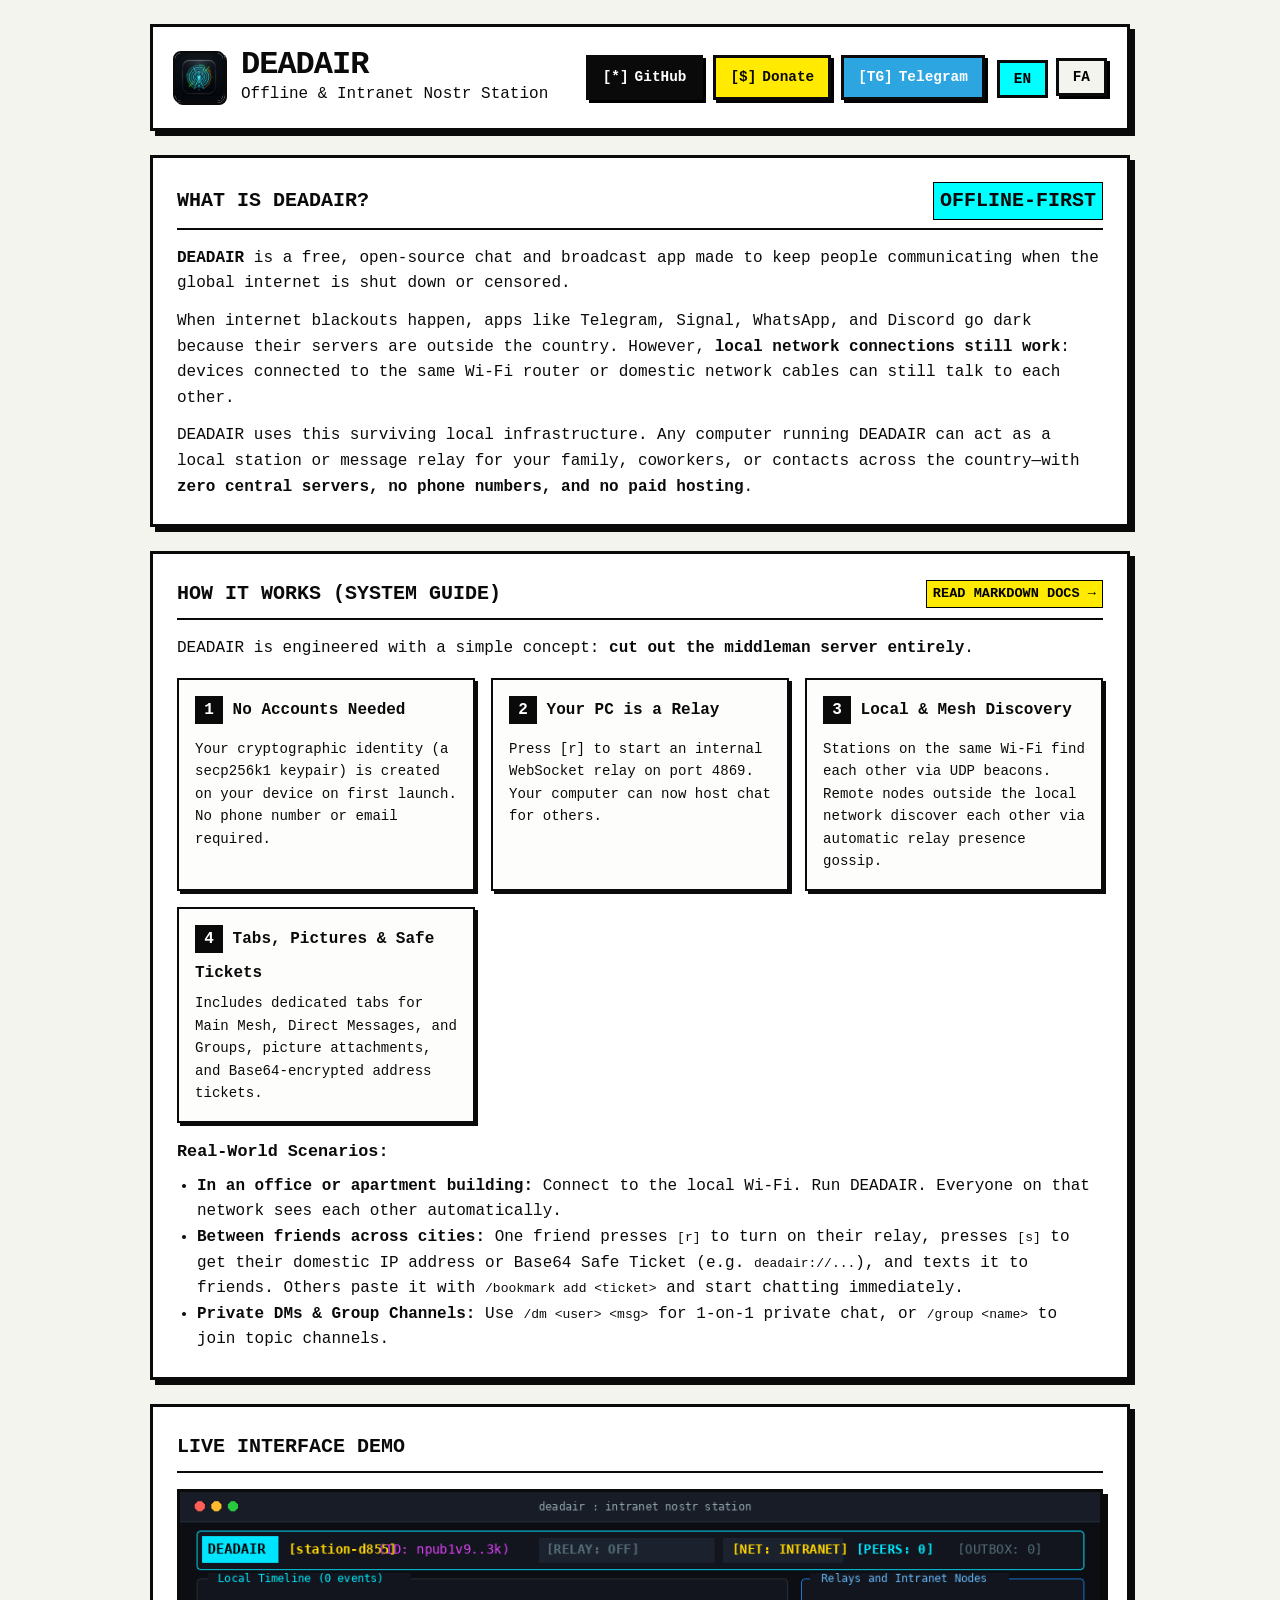
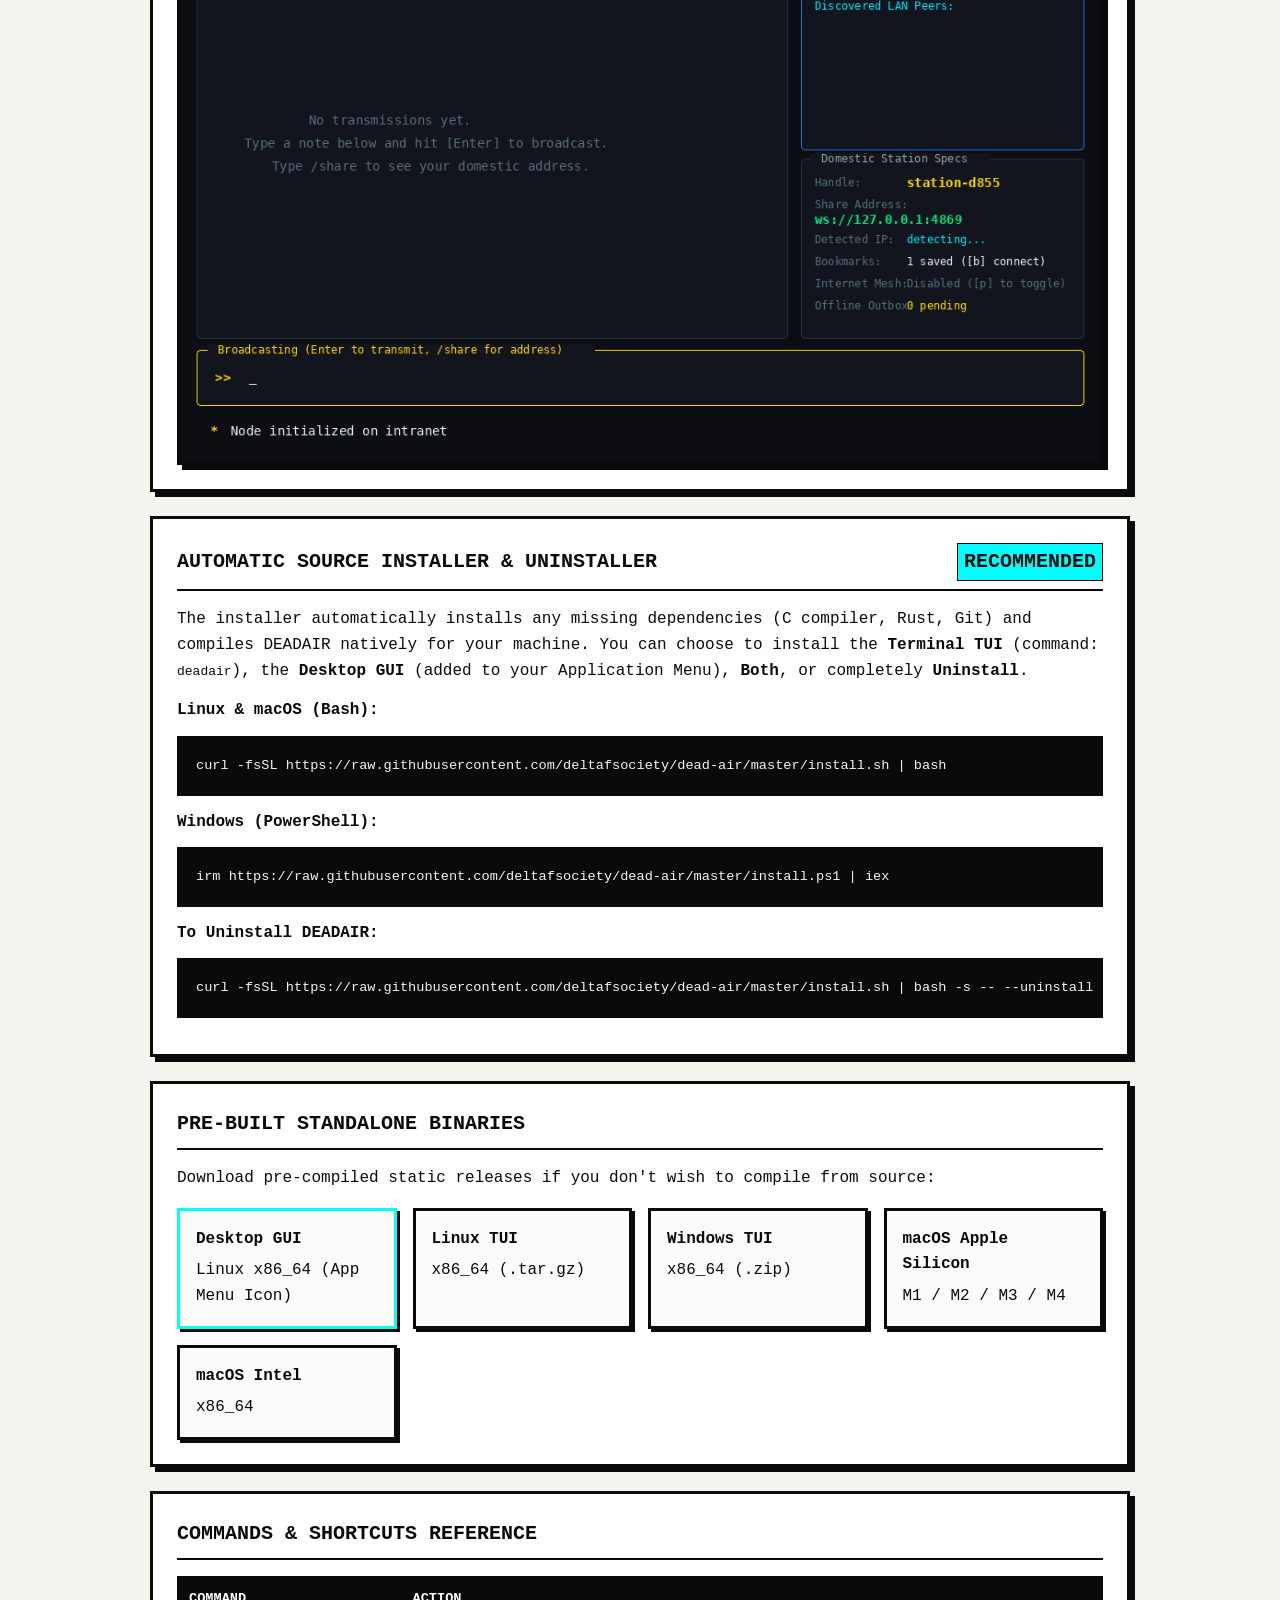
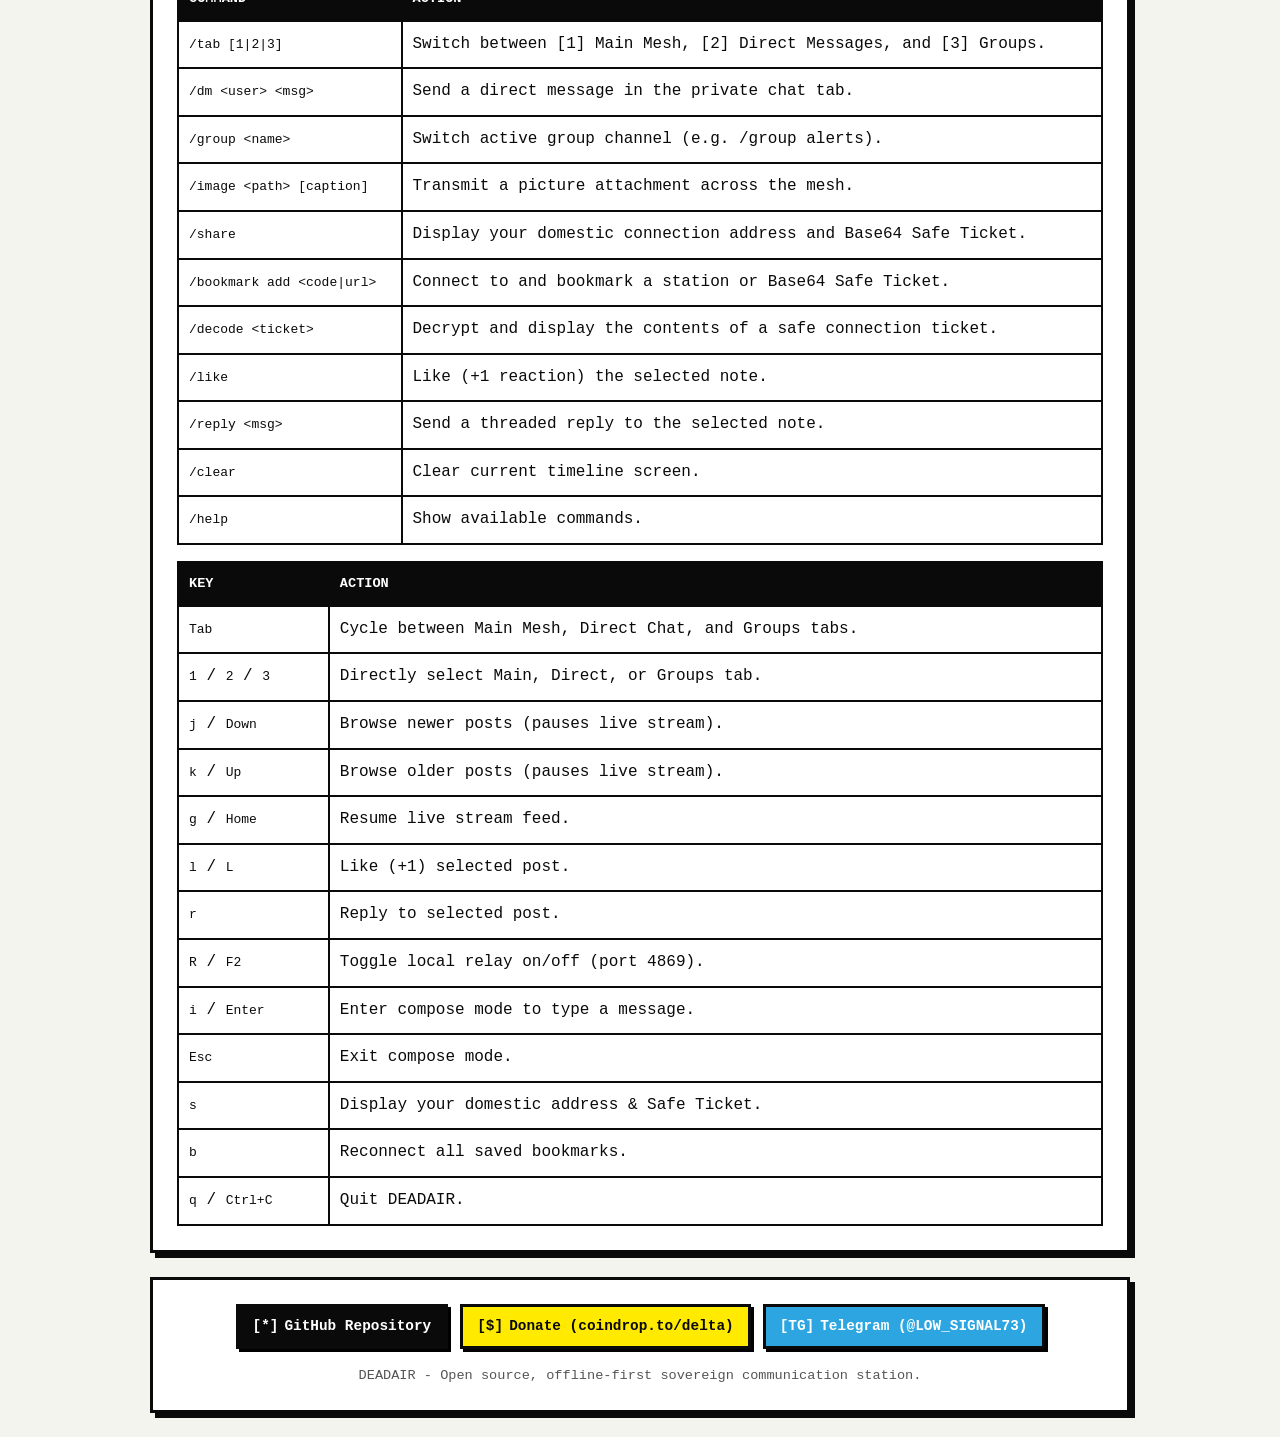
==== commit 1eb4890e: "feat: multi-tab mesh (main, direct, groups), picture sharing, safe base64 tickets, emoji-free UI, an" ====
--- a/web/index.html
+++ b/web/index.html
@@ -3,7 +3,7 @@
 <head>
   <meta charset="UTF-8">
   <meta name="viewport" content="width=device-width, initial-scale=1.0">
-  <title>DEADAIR // Offline & Intranet Nostr Station</title>
+  <title>DEADAIR // Offline &amp; Intranet Nostr Station</title>
   <link rel="icon" type="image/png" href="images/icon.png">
   <style>
     :root {
@@ -260,19 +260,6 @@
       border: var(--border);
     }
 
-    .diagram-box {
-      background: #0f141c;
-      color: #64ffda;
-      padding: 20px;
-      border: var(--border);
-      box-shadow: var(--shadow);
-      font-family: ui-monospace, monospace;
-      overflow-x: auto;
-      margin: 16px 0;
-      font-size: 0.9rem;
-      line-height: 1.4;
-    }
-
     .persian-section {
       direction: rtl;
       font-family: Vazirmatn, Tahoma, sans-serif;
@@ -326,17 +313,17 @@
       
       <div class="top-actions">
         <a class="btn btn-github" href="https://github.com/deltafsociety/dead-air" target="_blank" rel="noopener">
-          <span>★</span> GitHub
+          <span>[*]</span> GitHub
         </a>
         <a class="btn btn-donate" href="https://coindrop.to/delta" target="_blank" rel="noopener">
-          <span>☕</span> Donate
+          <span>[$]</span> Donate
         </a>
         <a class="btn btn-telegram" href="https://t.me/LOW_SIGNAL73" target="_blank" rel="noopener">
-          <span>📢</span> Telegram
+          <span>[TG]</span> Telegram
         </a>
         <div class="lang-switcher">
           <button id="btn-en" class="active" onclick="setLang('en')">EN</button>
-          <button id="btn-fa" onclick="setLang('fa')">فا</button>
+          <button id="btn-fa" onclick="setLang('fa')">FA</button>
         </div>
       </div>
     </header>
@@ -358,7 +345,7 @@
           However, <strong>local network connections still work</strong>: devices connected to the same Wi-Fi router or domestic network cables can still talk to each other.
         </p>
         <p style="margin-top: 12px;">
-          DEADAIR uses this surviving local infrastructure. Any computer running DEADAIR can act as a local station or message relay for your family, coworkers, or contacts across the city—with <strong>zero central servers, no phone numbers, and no paid hosting</strong>.
+          DEADAIR uses this surviving local infrastructure. Any computer running DEADAIR can act as a local station or message relay for your family, coworkers, or contacts across the country—with <strong>zero central servers, no phone numbers, and no paid hosting</strong>.
         </p>
       </div>
 
@@ -366,7 +353,7 @@
       <div class="box" id="docs-en">
         <div class="box-title">
           <span>How It Works (System Guide)</span>
-          <a href="https://github.com/deltafsociety/dead-air/blob/master/docs/HOW_IT_WORKS.md" target="_blank" style="font-size: 0.85rem; text-decoration: none; color: #000;" class="highlight-alt">Read full markdown docs &rarr;</a>
+          <a href="https://github.com/deltafsociety/dead-air/blob/master/docs/HOW_IT_WORKS.md" target="_blank" style="font-size: 0.85rem; text-decoration: none; color: #000;" class="highlight-alt">Read markdown docs &rarr;</a>
         </div>
         
         <p>DEADAIR is engineered with a simple concept: <strong>cut out the middleman server entirely</strong>.</p>
@@ -384,55 +371,44 @@
           </div>
           <div class="step-card">
             <div class="step-number">3</div>
-            <strong>Local Wi-Fi Discovery</strong>
-            <p style="font-size: 0.88rem; margin-top: 6px;">Stations on the same Wi-Fi or router find each other automatically via UDP beacons without typing any IP address.</p>
+            <strong>Local &amp; Mesh Discovery</strong>
+            <p style="font-size: 0.88rem; margin-top: 6px;">Stations on the same Wi-Fi find each other via UDP beacons. Remote nodes outside the local network discover each other via automatic relay presence gossip.</p>
           </div>
           <div class="step-card">
             <div class="step-number">4</div>
-            <strong>Offline Outbox</strong>
-            <p style="font-size: 0.88rem; margin-top: 6px;">Type messages even while totally disconnected. DEADAIR saves them and sends them the second you connect to any peer.</p>
+            <strong>Tabs, Pictures &amp; Safe Tickets</strong>
+            <p style="font-size: 0.88rem; margin-top: 6px;">Includes dedicated tabs for Main Mesh, Direct Messages, and Groups, picture attachments, and Base64-encrypted address tickets.</p>
           </div>
-        </div>
-
-        <div class="diagram-box">
-┌────────────────────────────────────────────────────────────────────────┐
-│                        HOW DEADAIR TRANSMITS DATA                      │
-├────────────────────────────────────────────────────────────────────────┤
-│                                                                        │
-│   [Your Device] ──── (Wi-Fi / LAN: UDP 48690) ───► [Nearby Neighbor]   │
-│         │                                         (Auto-Discovered)    │
-│         │                                                              │
-│         ▼ (Press [r] - Port 4869)                                      │
-│   [Your Embedded Relay] ◄─── (Domestic IP) ───► [Friend Across City]   │
-│                                                (Intranet Connection)   │
-│                                                                        │
-└────────────────────────────────────────────────────────────────────────┘
         </div>
 
         <h3 style="margin-top: 16px; font-size: 1.05rem;">Real-World Scenarios:</h3>
         <ul style="margin-left: 20px; margin-top: 8px;">
           <li><strong>In an office or apartment building:</strong> Connect to the local Wi-Fi. Run DEADAIR. Everyone on that network sees each other automatically.</li>
-          <li><strong>Between friends across the city:</strong> One friend presses <code>[r]</code> to turn on their relay, presses <code>[s]</code> to get their domestic IP address (e.g. <code>ws://5.x.x.x:4869 [Alice]</code>), and texts it to friends. Others run <code>/bookmark add ws://5.x.x.x:4869 Alice</code> and start chatting.</li>
+          <li><strong>Between friends across cities:</strong> One friend presses <code>[r]</code> to turn on their relay, presses <code>[s]</code> to get their domestic IP address or Base64 Safe Ticket (e.g. <code>deadair://...</code>), and texts it to friends. Others paste it with <code>/bookmark add &lt;ticket&gt;</code> and start chatting immediately.</li>
+          <li><strong>Private DMs &amp; Group Channels:</strong> Use <code>/dm &lt;user&gt; &lt;msg&gt;</code> for 1-on-1 private chat, or <code>/group &lt;name&gt;</code> to join topic channels.</li>
         </ul>
       </div>
 
       <div class="box">
-        <div class="box-title">Live Terminal &amp; GUI Demo</div>
+        <div class="box-title">Live Interface Demo</div>
         <img src="images/demo.gif" alt="DEADAIR Terminal Workflow Demo" style="width: 100%; border: var(--border); box-shadow: var(--shadow); margin-top: 8px; display: block;">
       </div>
 
       <div class="box">
         <div class="box-title">
-          <span>Automatic Source Installer</span>
+          <span>Automatic Source Installer &amp; Uninstaller</span>
           <span class="highlight">Recommended</span>
         </div>
-        <p>The installer automatically installs any missing dependencies (C compiler, Rust, Git) and compiles DEADAIR natively for your machine. You can choose to install the <strong>Terminal TUI</strong> (command: <code>deadair</code>), the <strong>Desktop GUI</strong> (added to your Application Menu), or <strong>Both</strong>.</p>
+        <p>The installer automatically installs any missing dependencies (C compiler, Rust, Git) and compiles DEADAIR natively for your machine. You can choose to install the <strong>Terminal TUI</strong> (command: <code>deadair</code>), the <strong>Desktop GUI</strong> (added to your Application Menu), <strong>Both</strong>, or completely <strong>Uninstall</strong>.</p>
         
         <p style="margin-top: 14px;"><strong>Linux &amp; macOS (Bash):</strong></p>
         <pre>curl -fsSL https://raw.githubusercontent.com/deltafsociety/dead-air/master/install.sh | bash</pre>
 
         <p style="margin-top: 14px;"><strong>Windows (PowerShell):</strong></p>
         <pre>irm https://raw.githubusercontent.com/deltafsociety/dead-air/master/install.ps1 | iex</pre>
+
+        <p style="margin-top: 14px;"><strong>To Uninstall DEADAIR:</strong></p>
+        <pre>curl -fsSL https://raw.githubusercontent.com/deltafsociety/dead-air/master/install.sh | bash -s -- --uninstall</pre>
       </div>
 
       <div class="box">
@@ -473,32 +449,36 @@
           </thead>
           <tbody>
             <tr>
-              <td><code>/name &lt;nick&gt;</code></td>
-              <td>Set your display handle and publish your profile.</td>
+              <td><code>/tab [1|2|3]</code></td>
+              <td>Switch between [1] Main Mesh, [2] Direct Messages, and [3] Groups.</td>
+            </tr>
+            <tr>
+              <td><code>/dm &lt;user&gt; &lt;msg&gt;</code></td>
+              <td>Send a direct message in the private chat tab.</td>
+            </tr>
+            <tr>
+              <td><code>/group &lt;name&gt;</code></td>
+              <td>Switch active group channel (e.g. /group alerts).</td>
+            </tr>
+            <tr>
+              <td><code>/image &lt;path&gt; [caption]</code></td>
+              <td>Transmit a picture attachment across the mesh.</td>
             </tr>
             <tr>
               <td><code>/share</code></td>
-              <td>Display your domestic connection address to share with friends.</td>
-            </tr>
-            <tr>
-              <td><code>/ip</code></td>
-              <td>Re-detect domestic IP address.</td>
-            </tr>
-            <tr>
-              <td><code>/bookmark add &lt;url&gt; [name]</code></td>
-              <td>Save a peer's station and connect to it.</td>
-            </tr>
-            <tr>
-              <td><code>/bookmark remove &lt;key&gt;</code></td>
-              <td>Remove a relay from saved bookmarks.</td>
-            </tr>
-            <tr>
-              <td><code>/bookmark connect</code></td>
-              <td>Reconnect to all saved stations.</td>
+              <td>Display your domestic connection address and Base64 Safe Ticket.</td>
+            </tr>
+            <tr>
+              <td><code>/bookmark add &lt;code|url&gt;</code></td>
+              <td>Connect to and bookmark a station or Base64 Safe Ticket.</td>
+            </tr>
+            <tr>
+              <td><code>/decode &lt;ticket&gt;</code></td>
+              <td>Decrypt and display the contents of a safe connection ticket.</td>
             </tr>
             <tr>
               <td><code>/like</code></td>
-              <td>Like (❤️ Nostr reaction) the selected note.</td>
+              <td>Like (+1 reaction) the selected note.</td>
             </tr>
             <tr>
               <td><code>/reply &lt;msg&gt;</code></td>
@@ -506,7 +486,7 @@
             </tr>
             <tr>
               <td><code>/clear</code></td>
-              <td>Clear local timeline screen.</td>
+              <td>Clear current timeline screen.</td>
             </tr>
             <tr>
               <td><code>/help</code></td>
@@ -524,6 +504,14 @@
           </thead>
           <tbody>
             <tr>
+              <td><code>Tab</code></td>
+              <td>Cycle between Main Mesh, Direct Chat, and Groups tabs.</td>
+            </tr>
+            <tr>
+              <td><code>1</code> / <code>2</code> / <code>3</code></td>
+              <td>Directly select Main, Direct, or Groups tab.</td>
+            </tr>
+            <tr>
               <td><code>j</code> / <code>Down</code></td>
               <td>Browse newer posts (pauses live stream).</td>
             </tr>
@@ -537,11 +525,11 @@
             </tr>
             <tr>
               <td><code>l</code> / <code>L</code></td>
-              <td>Like (❤️) selected post.</td>
+              <td>Like (+1) selected post.</td>
             </tr>
             <tr>
               <td><code>r</code></td>
-              <td>Reply (💬) to selected post.</td>
+              <td>Reply to selected post.</td>
             </tr>
             <tr>
               <td><code>R</code> / <code>F2</code></td>
@@ -557,7 +545,7 @@
             </tr>
             <tr>
               <td><code>s</code></td>
-              <td>Display your shareable domestic address.</td>
+              <td>Display your domestic address &amp; Safe Ticket.</td>
             </tr>
             <tr>
               <td><code>b</code></td>
@@ -589,7 +577,7 @@
           با این حال، <strong>ارتباطات محلی و داخلی همچنان فعال است</strong>: دستگاه‌هایی که به یک وای‌فای مشترک یا شبکه اینترانت داخلی متصل هستند می‌توانند مستقیماً با یکدیگر تبادل داده کنند.
         </p>
         <p style="margin-top: 12px;">
-          برنامه DEADAIR دقیقاً از همین ظرفیت استفاده می‌کند. هر لپ‌تاپ یا رایانه با اجرای این برنامه می‌تواند بدون نیاز به سرورهای پولی، بدون شماره تلفن و بدون وابستگی، به یک ایستگاه پیام‌رسان برای خانه، محل کار یا دوستان در شهرهای دیگر تبدیل شود.
+          برنامه DEADAIR از همین ظرفیت استفاده می‌کند. هر لپ‌تاپ یا رایانه با اجرای این برنامه می‌تواند بدون نیاز به سرورهای پولی، بدون شماره تلفن و بدون وابستگی، به یک ایستگاه پیام‌رسان برای خانه، محل کار یا دوستان در شهرهای دیگر تبدیل شود.
         </p>
       </div>
 
@@ -597,7 +585,7 @@
       <div class="box" id="docs-fa">
         <div class="box-title">
           <span>نحوه کارکرد (راهنمای گام‌به‌گام)</span>
-          <a href="https://github.com/deltafsociety/dead-air/blob/master/docs/HOW_IT_WORKS.md" target="_blank" style="font-size: 0.85rem; text-decoration: none; color: #000;" class="highlight-alt">مشاهده مستندات فنی در گیت‌هاب &larr;</a>
+          <a href="https://github.com/deltafsociety/dead-air/blob/master/docs/HOW_IT_WORKS.md" target="_blank" style="font-size: 0.85rem; text-decoration: none; color: #000;" class="highlight-alt">مشاهده مستندات در گیت‌هاب &larr;</a>
         </div>
 
         <p>ایده DEADAIR بسیار سرراست است: <strong>حذف کامل سرورها و شرکت‌های واسط</strong>.</p>
@@ -615,35 +603,21 @@
           </div>
           <div class="step-card">
             <div class="step-number">۳</div>
-            <strong>کشف خودکار در وای‌فای</strong>
-            <p style="font-size: 0.88rem; margin-top: 6px;">کاربران متصل به یک مودم یا شبکه محلی بدون وارد کردن هیچ آدرسی، خودکار یکدیگر را پیدا می‌کنند.</p>
+            <strong>کشف خودکار همتایان</strong>
+            <p style="font-size: 0.88rem; margin-top: 6px;">در وای‌فای از طریق امواج UDP و در سطح اینترانت از طریق انتشار خودکار سیگنال رله‌ها، کاربران به صورت خودکار یکدیگر را پیدا می‌کنند.</p>
           </div>
           <div class="step-card">
             <div class="step-number">۴</div>
-            <strong>صندوق ارسال آفلاین</strong>
-            <p style="font-size: 0.88rem; margin-top: 6px;">در زمان قطع کامل شبکه پیام‌هایتان را بنویسید؛ به محض برقراری اتصال با هر ایستگاهی، پیام‌ها خودکار ارسال می‌شوند.</p>
+            <strong>تب‌ها، تصاویر و بلیط امن</strong>
+            <p style="font-size: 0.88rem; margin-top: 6px;">دارای تب‌های چت عمومی، خصوصی و گروه‌ها، امکان ارسال تصویر، و کدگذاری Base64 آدرس‌ها جهت انتقال امن.</p>
           </div>
-        </div>
-
-        <div class="diagram-box">
-┌────────────────────────────────────────────────────────────────────────┐
-│                   نحوه انتقال داده‌ها در سامانه DEADAIR                 │
-├────────────────────────────────────────────────────────────────────────┤
-│                                                                        │
-│   [دستگاه شما] ──── (وای‌فای محلی: UDP 48690) ───► [همکار یا همسایه]   │
-│         │                                         (شناسایی خودکار)     │
-│         │                                                              │
-│         ▼ (فشردن کلید [r] روی پورت 4869)                               │
-│   [رله داخلی شما] ◄─── (آدرس IP داخلی) ───► [دوست در شهر دیگر]          │
-│                                            (اتصال اینترانت ملی)        │
-│                                                                        │
-└────────────────────────────────────────────────────────────────────────┘
         </div>
 
         <h3 style="margin-top: 16px; font-size: 1.05rem;">سناریوهای واقعی:</h3>
         <ul style="margin-right: 20px; margin-top: 8px;">
           <li><strong>در یک ساختمان یا دفتر کار:</strong> به وای‌فای وصل شوید و برنامه را باز کنید؛ بدون هیچ تنظیماتی با دیگران گفتگو کنید.</li>
-          <li><strong>ارتباط بین دو شهر در زمان قطعی اینترنت:</strong> یکی از طرفین کلید <code>[r]</code> را می‌زند تا رله روشن شود، کلید <code>[s]</code> را می‌زند و آدرس را با پیامک برای دیگری می‌فرستد. طرف مقابل دستور <code>/bookmark add ws://5.x.x.x:4869 Ali</code> را می‌زند و چت برقرار می‌شود.</li>
+          <li><strong>ارتباط بین دو شهر در زمان قطعی اینترنت:</strong> یکی از طرفین کلید <code>[r]</code> را می‌زند تا رله روشن شود، کلید <code>[s]</code> را می‌زند و آدرس یا کد امن Base64 را با پیامک برای دیگری می‌فرستد. طرف مقابل دستور <code>/bookmark add &lt;کد&gt;</code> را می‌زند و چت برقرار می‌شود.</li>
+          <li><strong>چت خصوصی و کانال‌های گروهی:</strong> با دستور <code>/dm</code> گفتگوی دونفره یا با دستور <code>/group</code> کانال‌های موضوعی بسازید.</li>
         </ul>
       </div>
 
@@ -654,16 +628,19 @@
 
       <div class="box">
         <div class="box-title">
-          <span>نصب خودکار از روی سورس کد</span>
+          <span>نصب خودکار از روی سورس کد و حذف کامل</span>
           <span class="highlight">پیشنهادی</span>
         </div>
-        <p>اسکریپت هوشمند تمام پیش‌نیازها را بررسی و نصب کرده و برنامه را برای سیستم شما کامپایل می‌کند. می‌توانید نسخه <strong>ترمینال (TUI)</strong>، نسخه <strong>گرافیکی دسکتاپ (GUI)</strong> یا <strong>هر دو</strong> را انتخاب کنید.</p>
+        <p>اسکریپت هوشمند تمام پیش‌نیازها را بررسی و نصب کرده و برنامه را برای سیستم شما کامپایل می‌کند. می‌توانید نسخه <strong>ترمینال (TUI)</strong>، نسخه <strong>گرافیکی دسکتاپ (GUI)</strong>، <strong>هر دو</strong>، یا گزینه <strong>حذف کامل (Uninstall)</strong> را انتخاب کنید.</p>
         
         <p style="margin-top: 14px;"><strong>لینوکس و مک اواس:</strong></p>
         <pre>curl -fsSL https://raw.githubusercontent.com/deltafsociety/dead-air/master/install.sh | bash</pre>
 
         <p style="margin-top: 14px;"><strong>ویندوز (PowerShell):</strong></p>
         <pre>irm https://raw.githubusercontent.com/deltafsociety/dead-air/master/install.ps1 | iex</pre>
+
+        <p style="margin-top: 14px;"><strong>حذف برنامه (Uninstall):</strong></p>
+        <pre>curl -fsSL https://raw.githubusercontent.com/deltafsociety/dead-air/master/install.sh | bash -s -- --uninstall</pre>
       </div>
 
       <div class="box">
@@ -704,44 +681,48 @@
           </thead>
           <tbody>
             <tr>
-              <td><code>/name &lt;نام&gt;</code></td>
-              <td>تعیین نام نمایشی در شبکه.</td>
+              <td><code>/tab [1|2|3]</code></td>
+              <td>جابجایی میان [1] فید عمومی، [2] پیام‌های خصوصی و [3] گروه‌ها.</td>
+            </tr>
+            <tr>
+              <td><code>/dm &lt;نام&gt; &lt;پیام&gt;</code></td>
+              <td>ارسال پیام خصوصی به یک کاربر در تب پیام‌های مستقیم.</td>
+            </tr>
+            <tr>
+              <td><code>/group &lt;نام&gt;</code></td>
+              <td>عضویت یا جابجایی به یک کانال گروهی (مثال: group alerts/).</td>
+            </tr>
+            <tr>
+              <td><code>/image &lt;مسیر&gt; [توضیح]</code></td>
+              <td>ارسال یک تصویر به شبکه مش.</td>
             </tr>
             <tr>
               <td><code>/share</code></td>
-              <td>نمایش آدرس ایستگاه جهت اشتراک‌گذاری با دیگران.</td>
-            </tr>
-            <tr>
-              <td><code>/ip</code></td>
-              <td>بررسی مجدد آدرس IP شبکه داخلی.</td>
-            </tr>
-            <tr>
-              <td><code>/bookmark add &lt;آدرس&gt; [نام]</code></td>
-              <td>ذخیره رله دیگران و اتصال به آن.</td>
-            </tr>
-            <tr>
-              <td><code>/bookmark remove &lt;شناسه&gt;</code></td>
-              <td>حذف یک رله از ذخیره‌شده‌ها.</td>
-            </tr>
-            <tr>
-              <td><code>/bookmark connect</code></td>
-              <td>اتصال مجدد به تمامی نشانک‌های ذخیره‌شده.</td>
+              <td>نمایش آدرس ایستگاه و بلیط امن کدگذاری شده با Base64.</td>
+            </tr>
+            <tr>
+              <td><code>/bookmark add &lt;کد|آدرس&gt;</code></td>
+              <td>ذخیره و اتصال به یک رله یا بلیط امن.</td>
+            </tr>
+            <tr>
+              <td><code>/decode &lt;کد&gt;</code></td>
+              <td>رمزگشایی و نمایش محتوای یک بلیط اتصال امن.</td>
             </tr>
             <tr>
               <td><code>/like</code></td>
-              <td>پسندیدن (❤️ لایک) پیام انتخاب‌شده.</td>
+              <td>پسندیدن (+1) یادداشت انتخاب‌شده.</td>
             </tr>
             <tr>
               <td><code>/reply &lt;متن&gt;</code></td>
-              <td>ارسال پاسخ مستقیم به پیام انتخاب‌شده.</td>
+              <td>ارسال پاسخ مستقیم به یادداشت انتخاب‌شده.</td>
             </tr>
             <tr>
               <td><code>/clear</code></td>
-              <td>پاک کردن پیام‌های روی صفحه.</td>
+              <td>پاک کردن پیام‌های صفحه.</td>
             </tr>
             <tr>
               <td><code>/help</code></td>
-              <td>مشاهده راهنمای دستورات.</td>
+              <td>مشاهده راهنما.</td>
             </tr>
           </tbody>
         </table>
@@ -755,6 +736,14 @@
           </thead>
           <tbody>
             <tr>
+              <td><code>Tab</code></td>
+              <td>چرخش میان تب‌های چت عمومی، خصوصی و گروه‌ها.</td>
+            </tr>
+            <tr>
+              <td><code>1</code> / <code>2</code> / <code>3</code></td>
+              <td>انتخاب مستقیم تب فید عمومی، خصوصی یا گروه‌ها.</td>
+            </tr>
+            <tr>
               <td><code>j</code> / <code>Down</code></td>
               <td>حرکت به سمت پیام‌های جدیدتر (مکث جریان زنده).</td>
             </tr>
@@ -768,11 +757,11 @@
             </tr>
             <tr>
               <td><code>l</code> / <code>L</code></td>
-              <td>لایک کردن (❤️) پیام انتخاب‌شده.</td>
+              <td>لایک کردن (+1) پیام انتخاب‌شده.</td>
             </tr>
             <tr>
               <td><code>r</code></td>
-              <td>پاسخ دادن (💬) به پیام انتخاب‌شده.</td>
+              <td>پاسخ دادن به پیام انتخاب‌شده.</td>
             </tr>
             <tr>
               <td><code>R</code> / <code>F2</code></td>
@@ -788,7 +777,7 @@
             </tr>
             <tr>
               <td><code>s</code></td>
-              <td>نمایش آدرس ایستگاه شما.</td>
+              <td>نمایش آدرس ایستگاه و بلیط امن.</td>
             </tr>
             <tr>
               <td><code>b</code></td>
@@ -807,17 +796,17 @@
     <footer>
       <div class="footer-links">
         <a class="btn btn-github" href="https://github.com/deltafsociety/dead-air" target="_blank" rel="noopener">
-          <span>★</span> GitHub Repository
+          <span>[*]</span> GitHub Repository
         </a>
         <a class="btn btn-donate" href="https://coindrop.to/delta" target="_blank" rel="noopener">
-          <span>☕</span> Donate (coindrop.to/delta)
+          <span>[$]</span> Donate (coindrop.to/delta)
         </a>
         <a class="btn btn-telegram" href="https://t.me/LOW_SIGNAL73" target="_blank" rel="noopener">
-          <span>📢</span> Telegram (@LOW_SIGNAL73)
+          <span>[TG]</span> Telegram (@LOW_SIGNAL73)
         </a>
       </div>
       <p style="font-size: 0.85rem; color: #555;">
-        DEADAIR — Open source, offline-first sovereign communication station.
+        DEADAIR - Open source, offline-first sovereign communication station.
       </p>
     </footer>
   </div>
